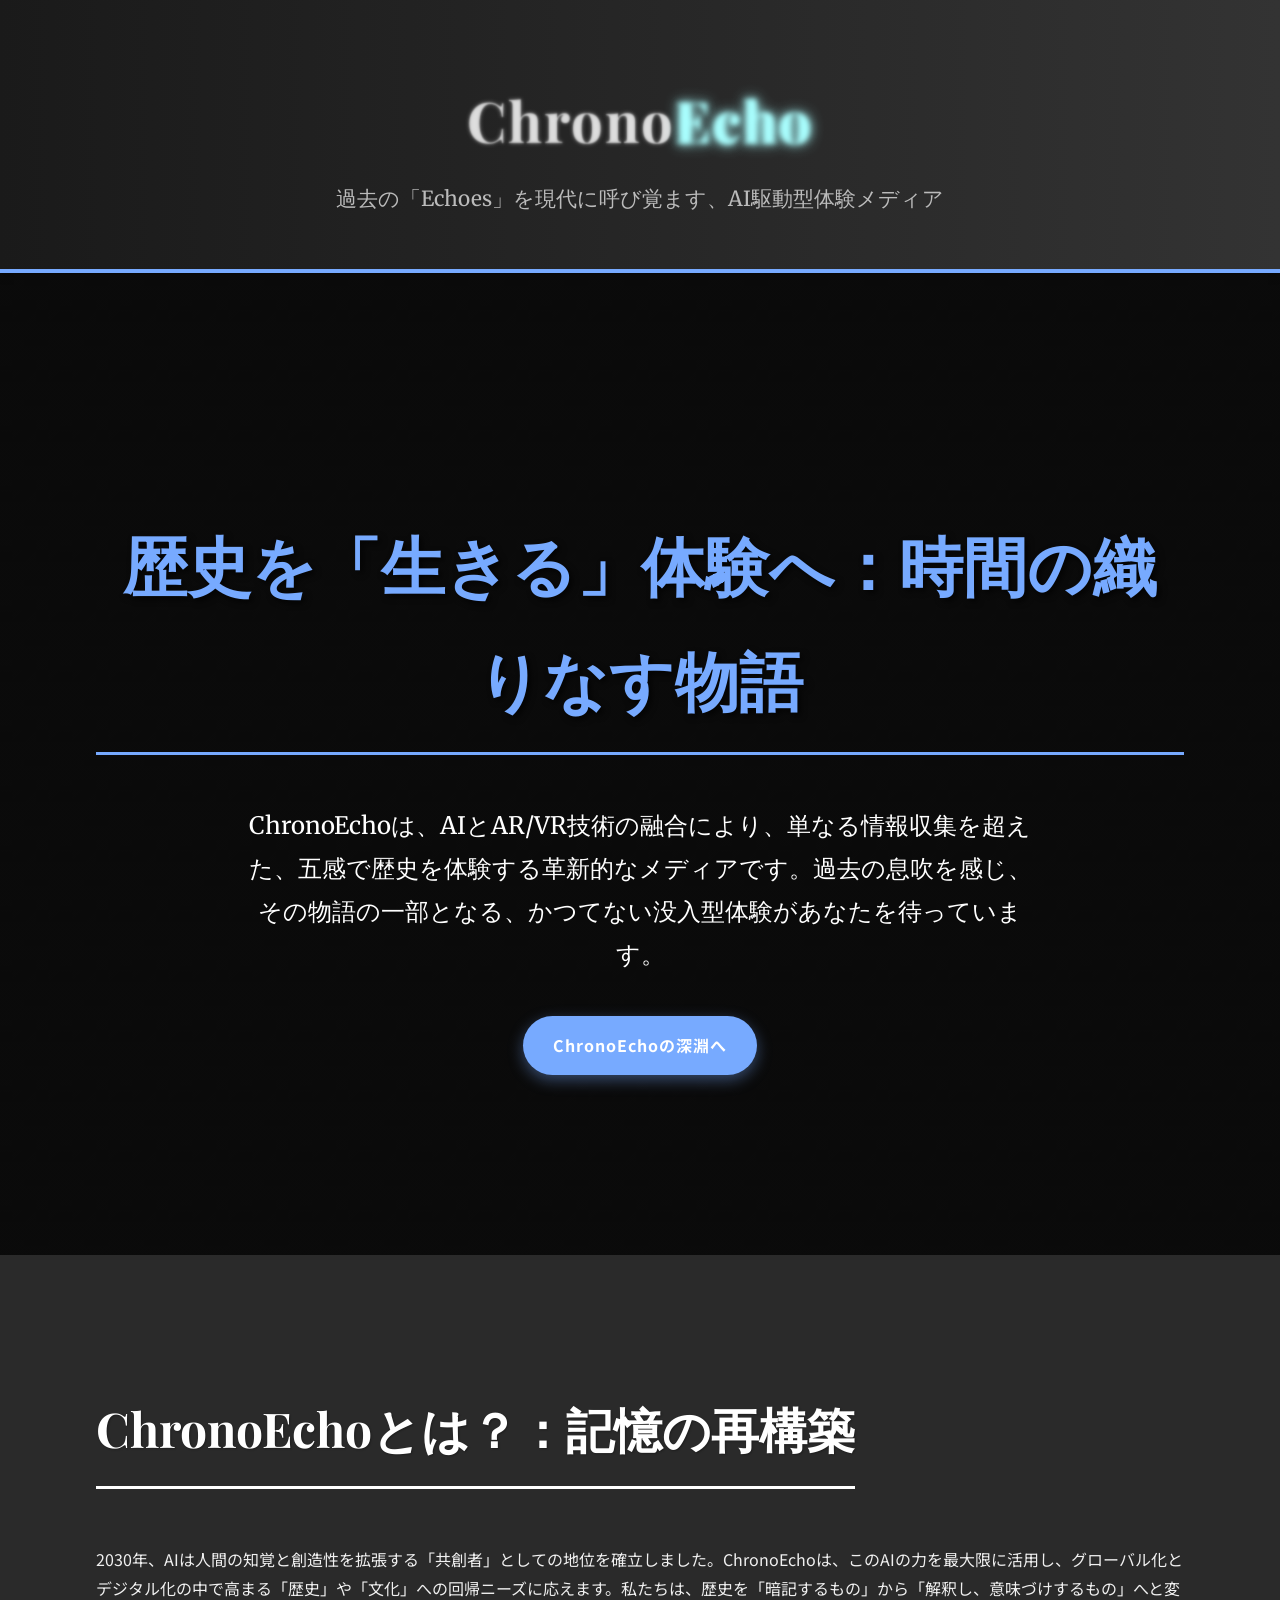
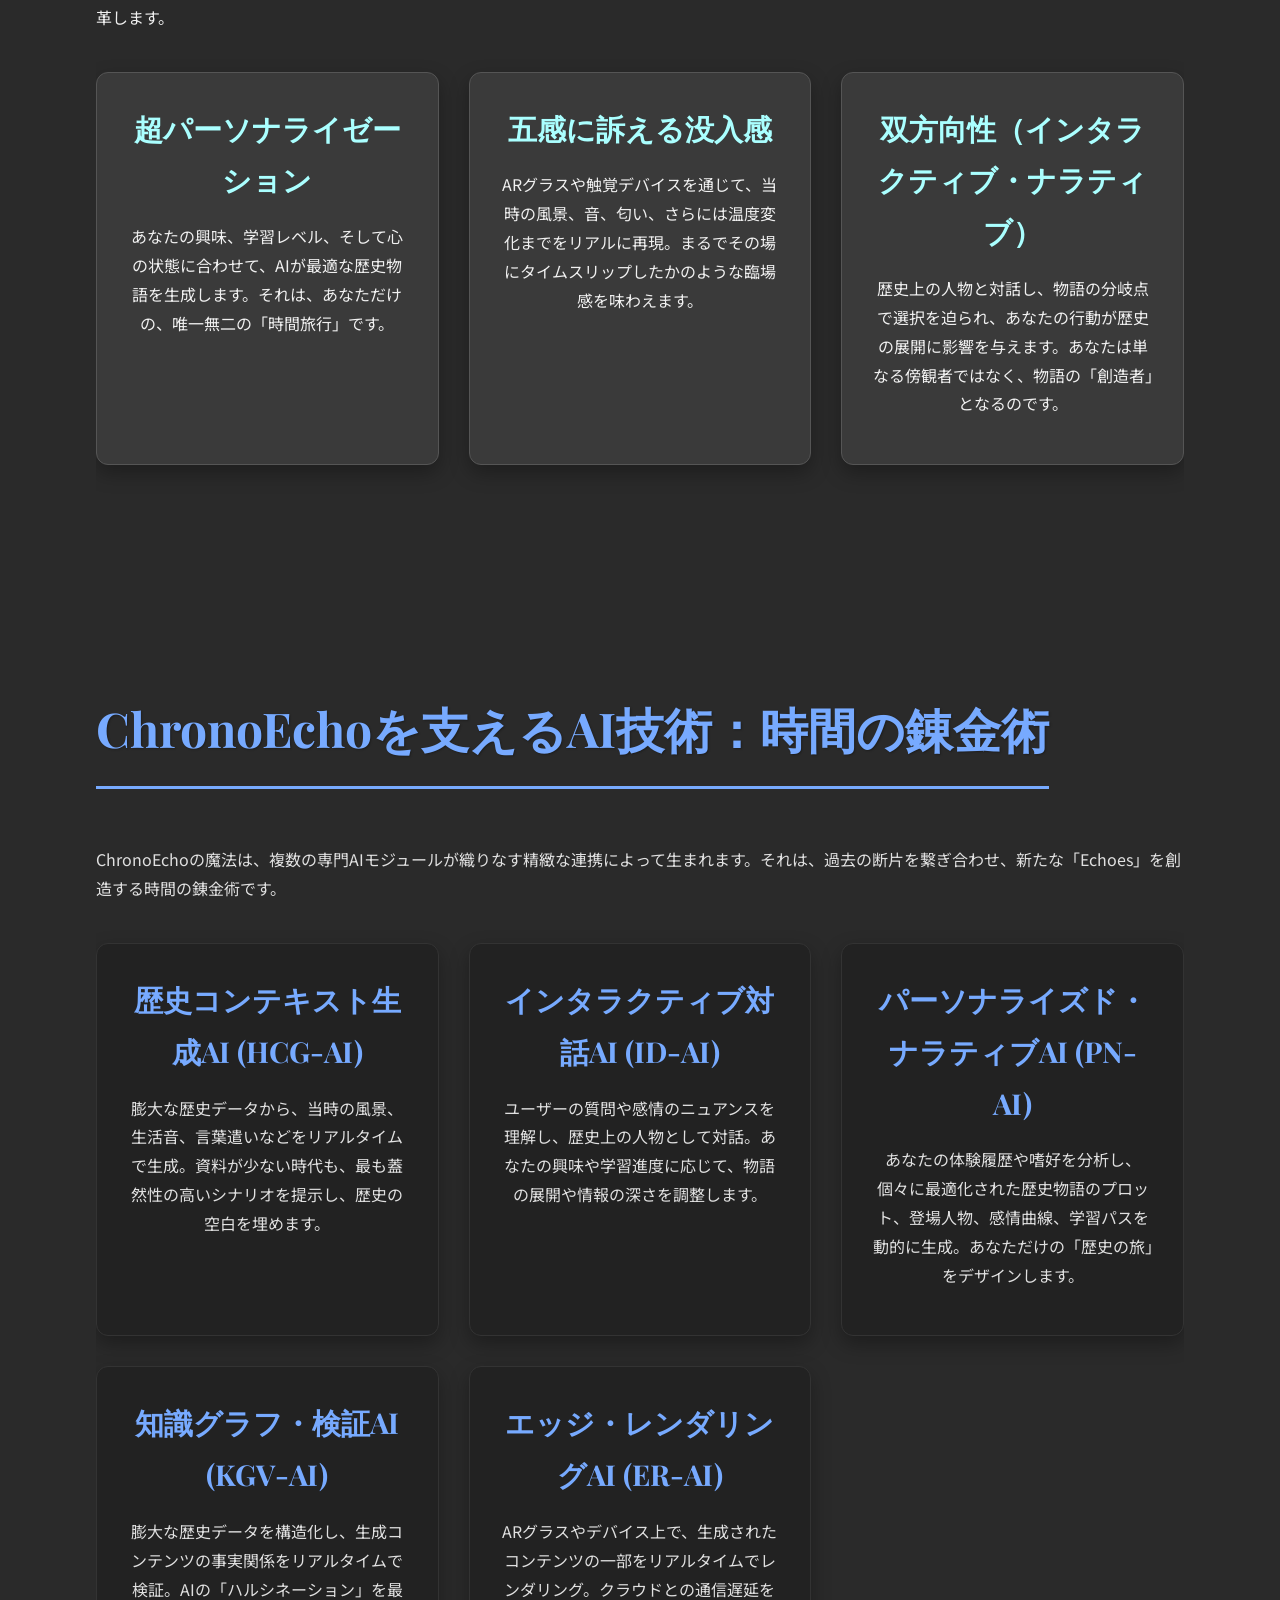
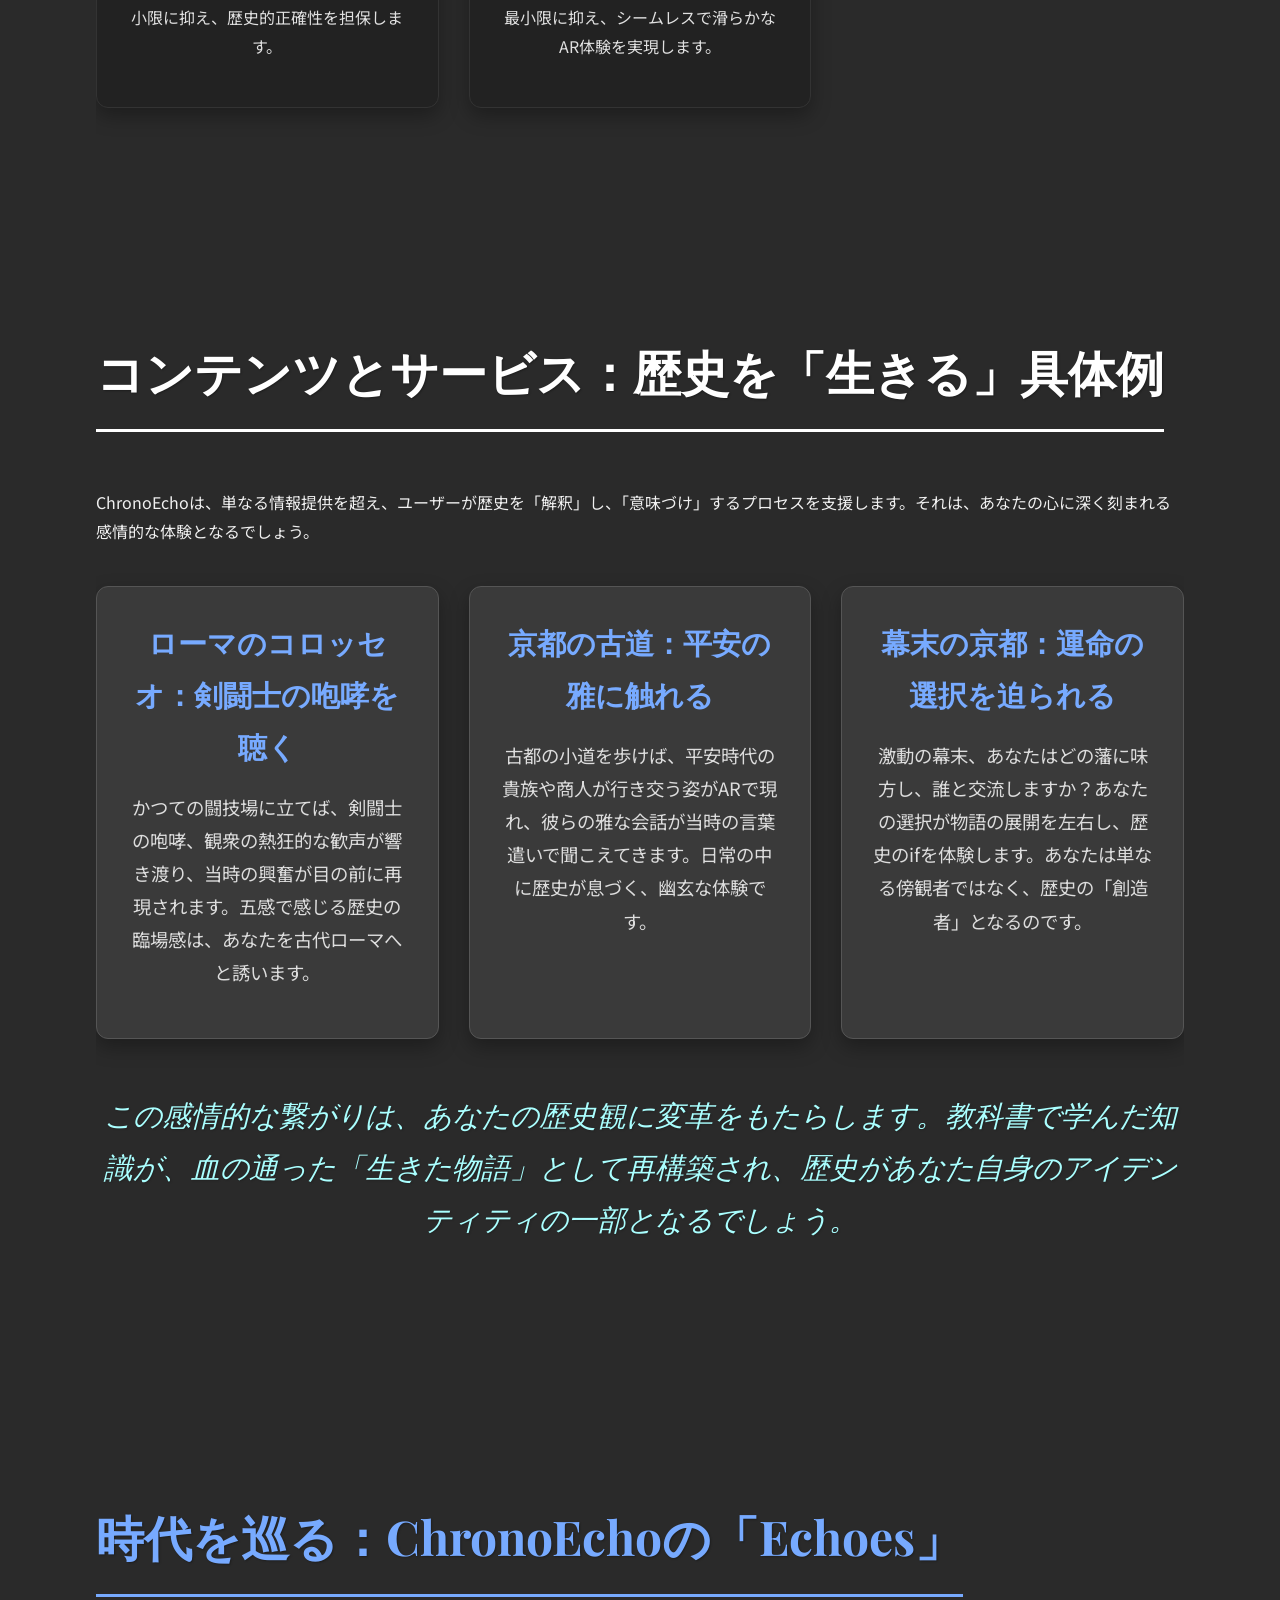
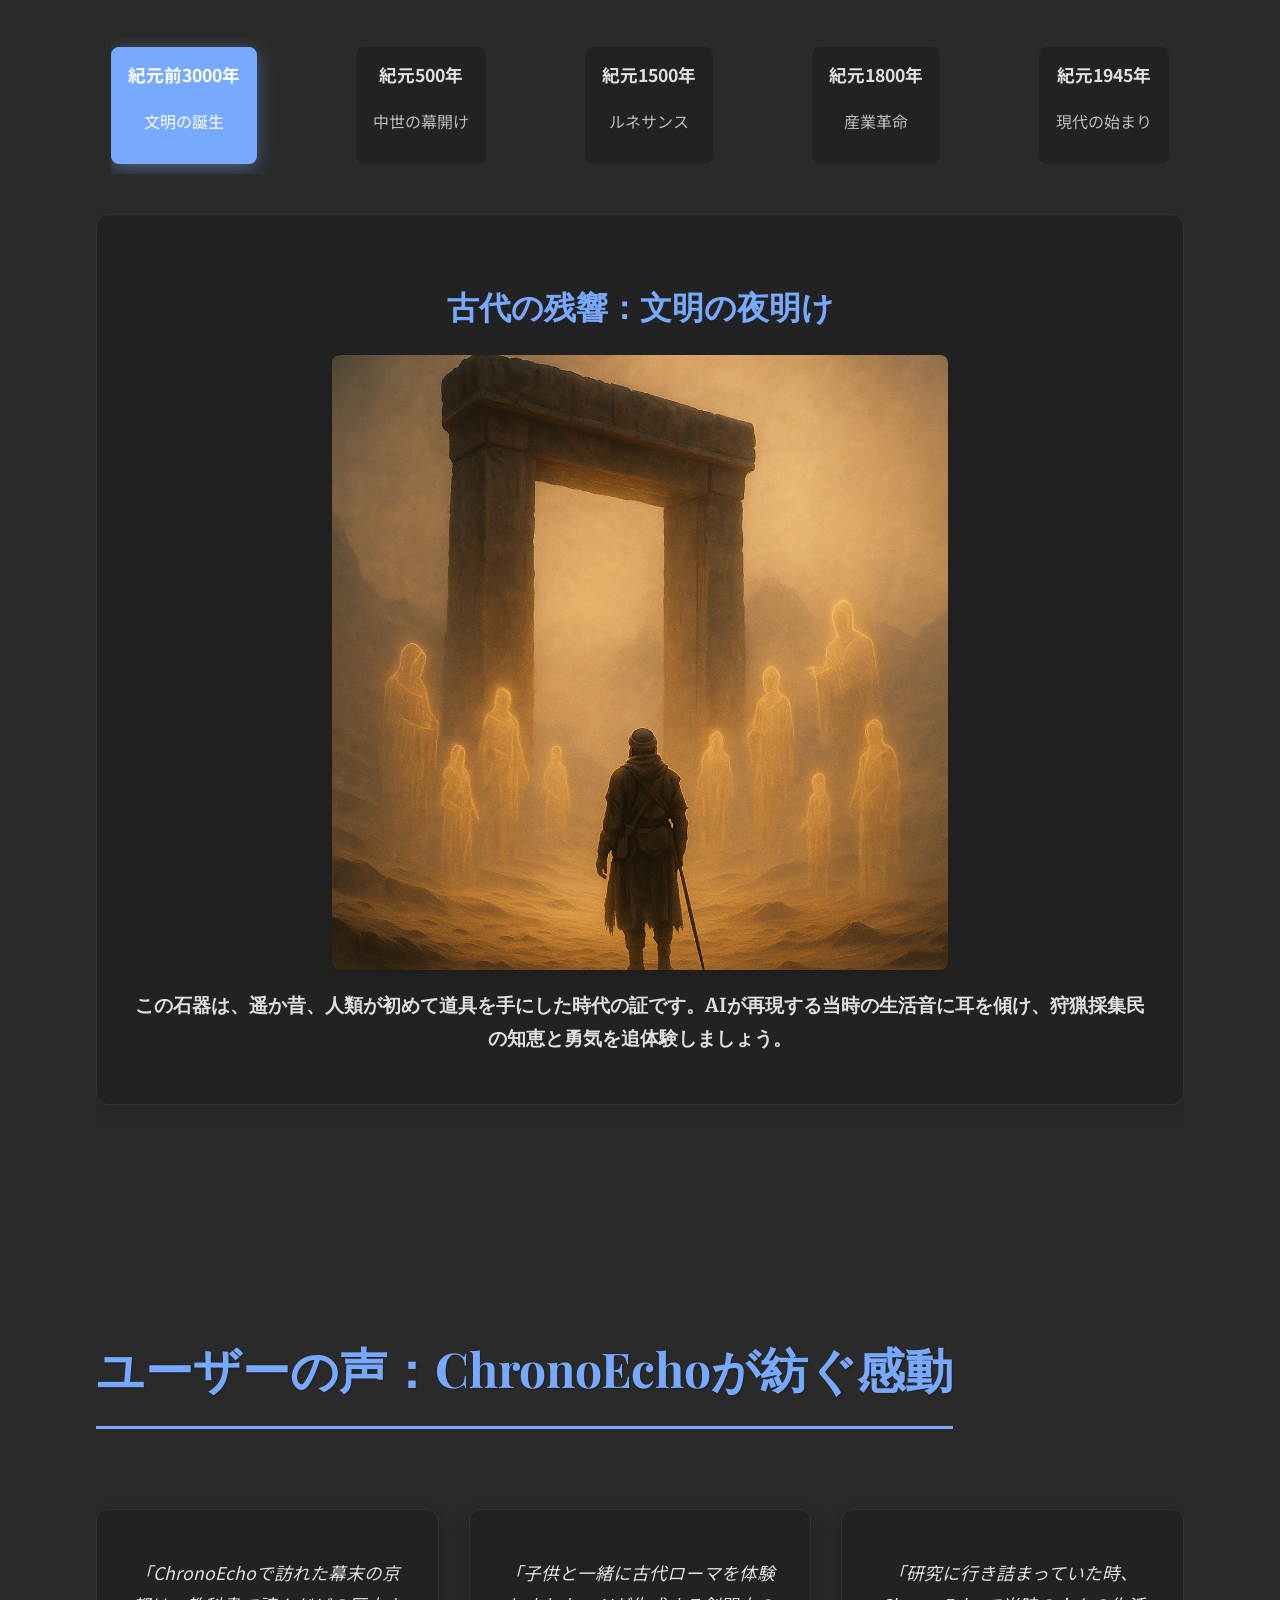
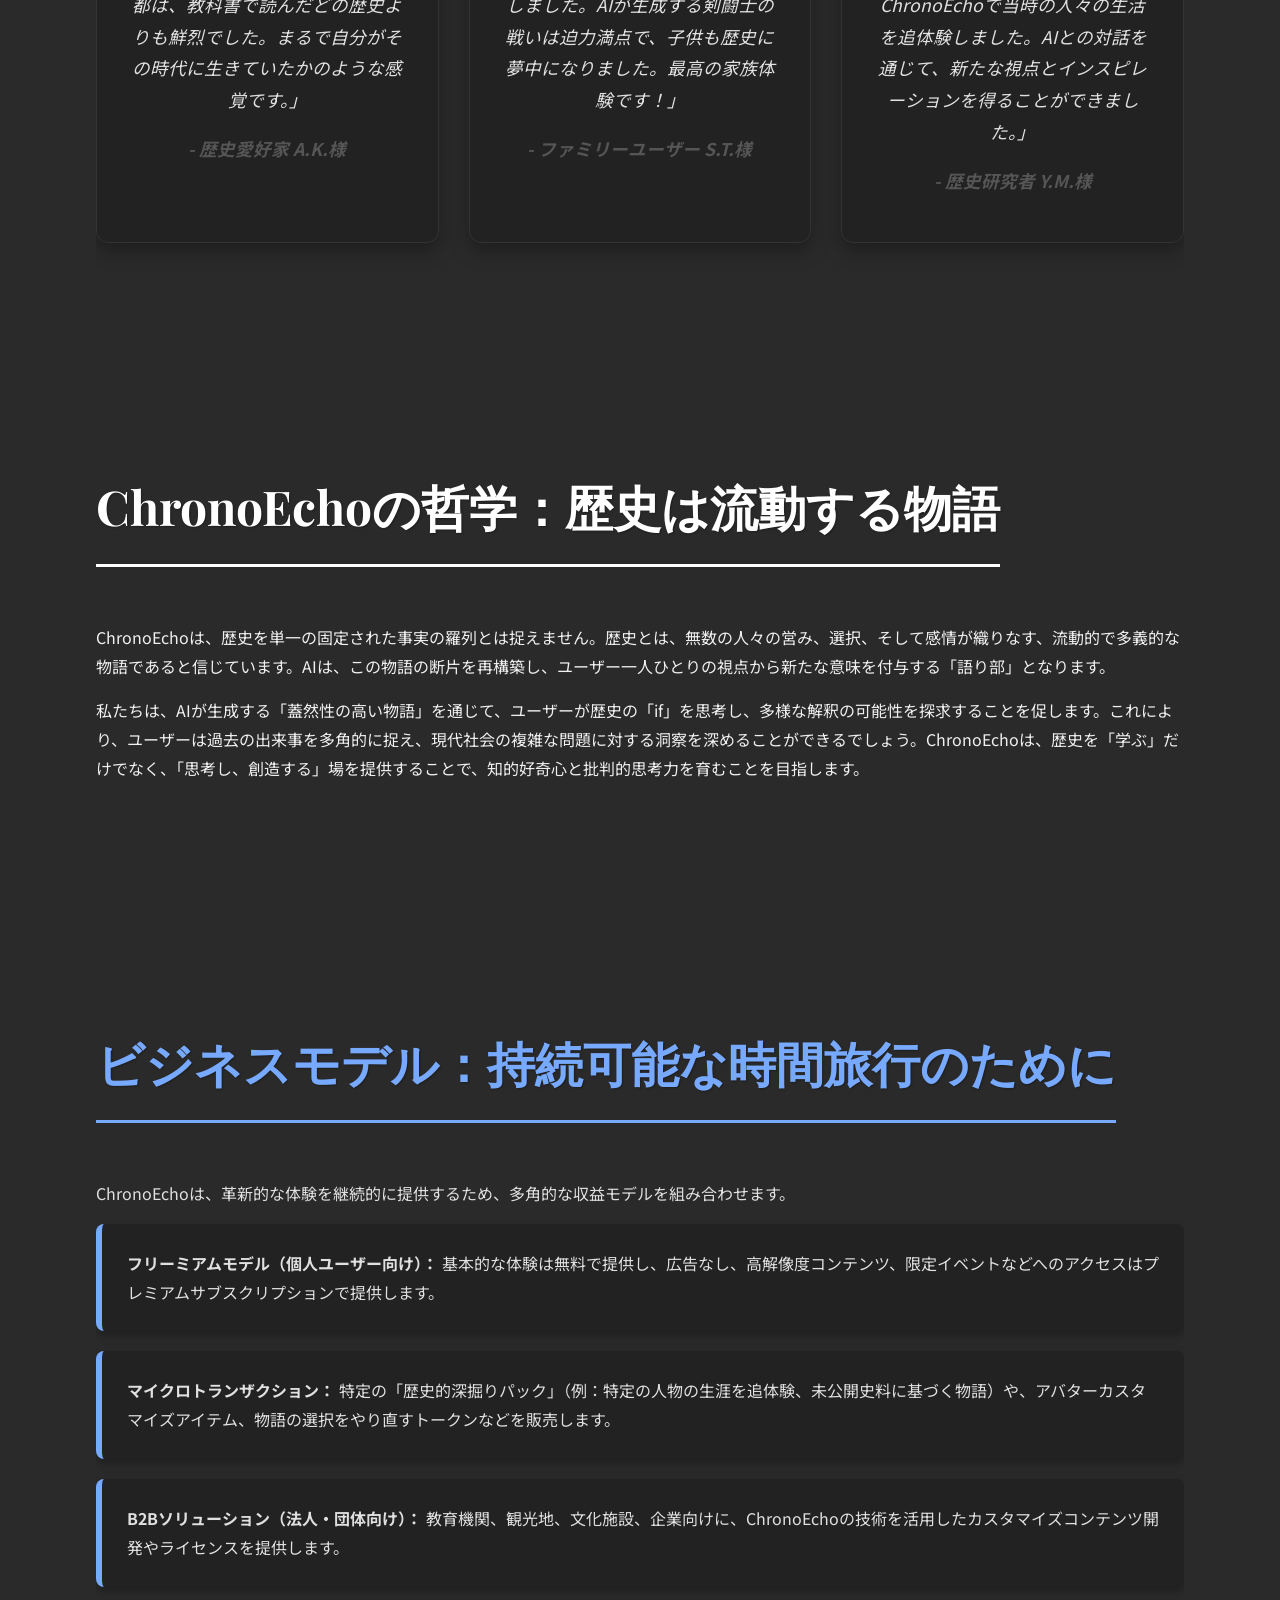
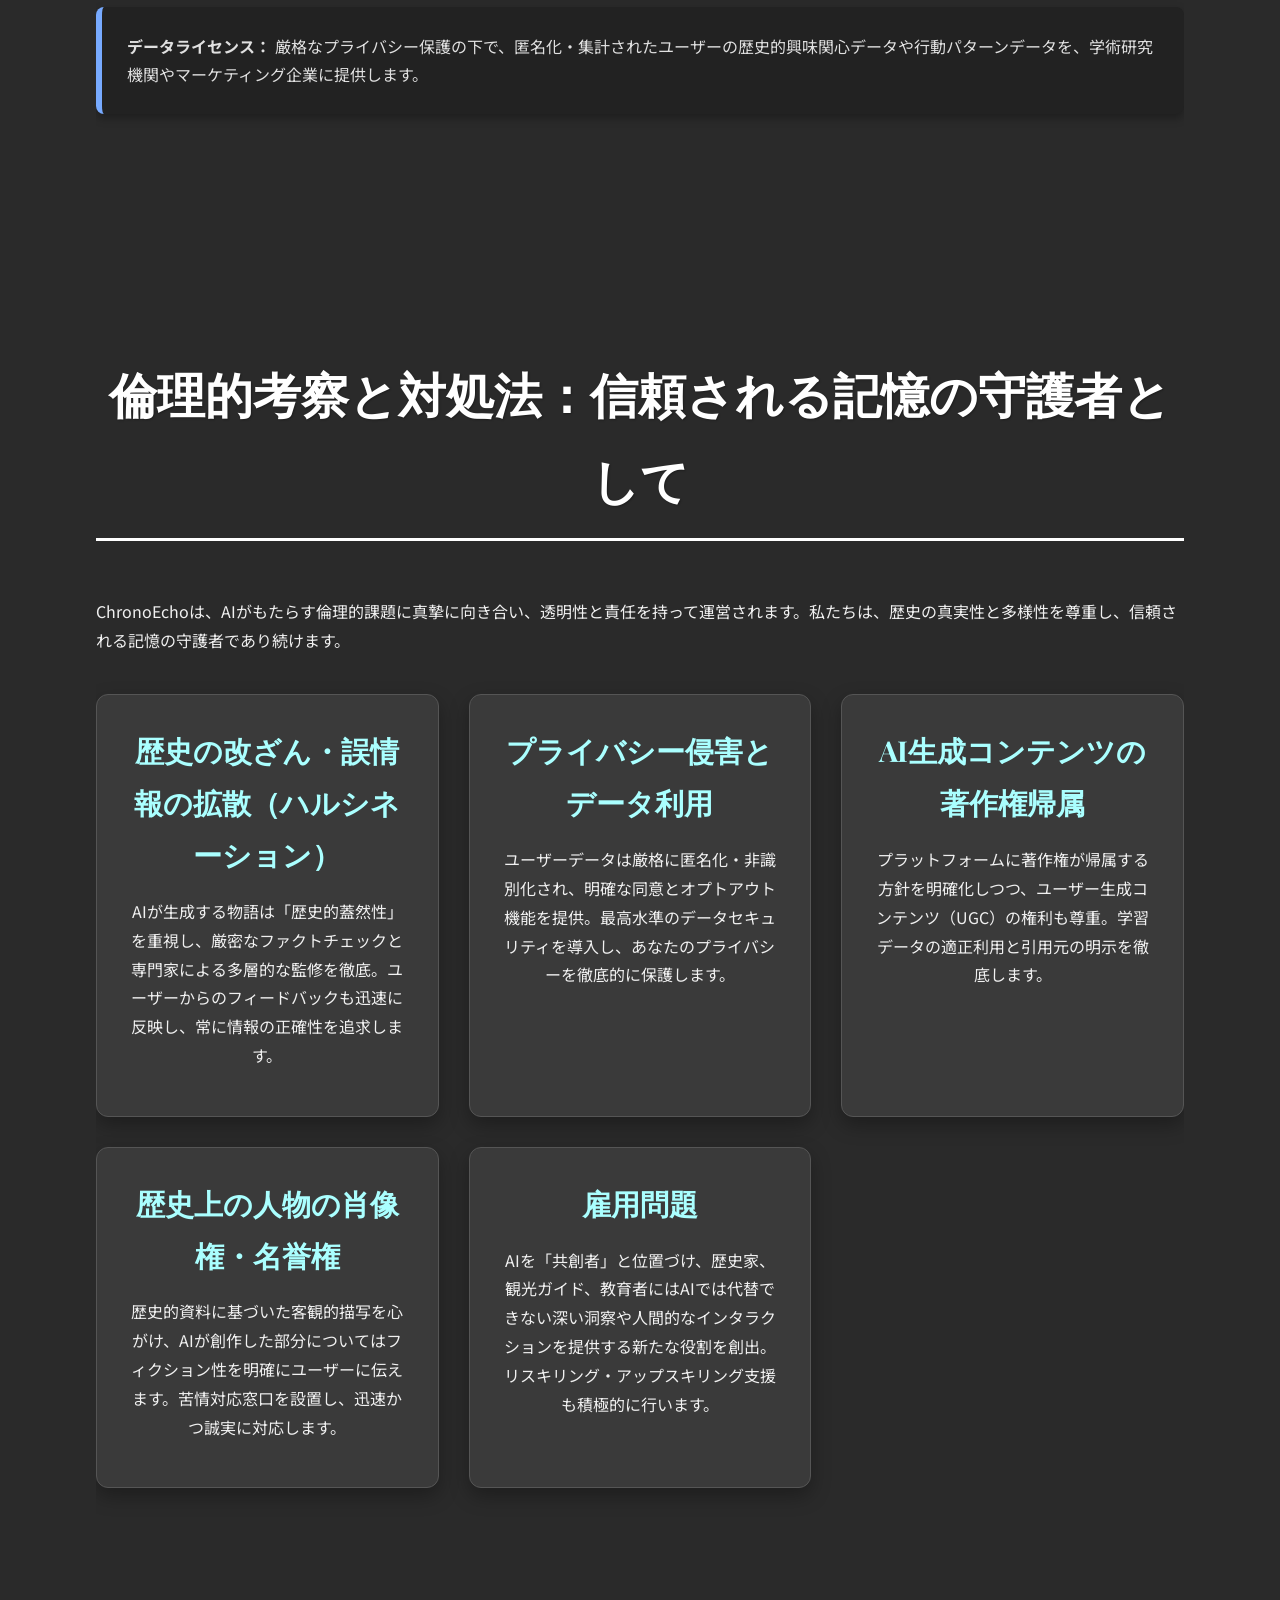
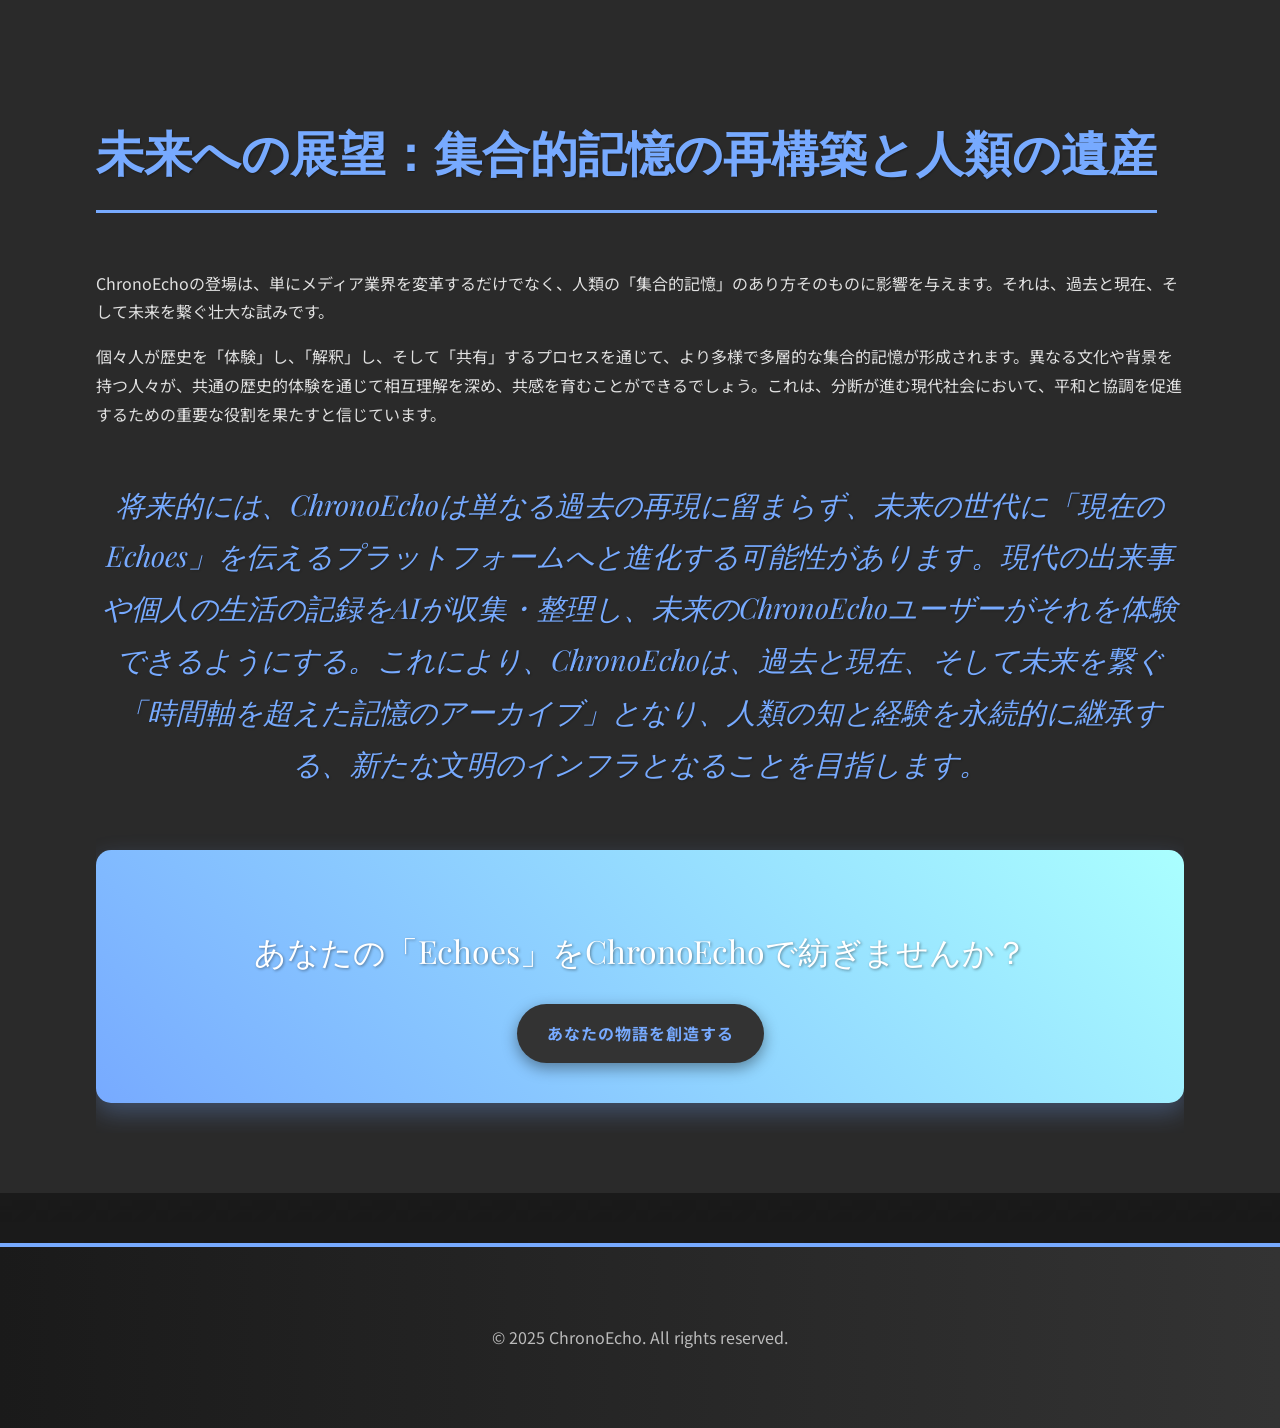
==== index.html @ 358243cc "Rename index_v13.html to index.html for GitHub Pages" ====
<!DOCTYPE html>
<html lang="ja">
<head>
    <meta charset="UTF-8">
    <meta name="viewport" content="width=device-width, initial-scale=1.0">
    <title>メディア論期末課題</title>
    <meta name="description" content="AIと人間の共創による未来のメディア表現に関するメディア論期末課題のウェブサイト。">
    <link rel="stylesheet" href="style_v13.css">
    <link href="https://fonts.googleapis.com/css2?family=Noto+Sans+JP:wght@300;400;700&family=Playfair+Display:wght@700&family=Merriweather:ital,wght@0,300;0,400;0,700;1,300;1,400;1,700&display=swap" rel="stylesheet">
</head>
<body>
    <header>
        <div class="container">
            <h1 class="advanced-logo">
                <span class="logo-chrono">Chrono</span><span class="logo-echo">Echo</span>
            </h1>
            <p class="tagline">過去の「Echoes」を現代に呼び覚ます、AI駆動型体験メディア</p>
        </div>
    </header>

    <main>
        <section id="intro" class="hero">
            <video autoplay loop muted playsinline id="hero-video" preload="auto">
                <source src="Cinematic_Time_Lapse_Video_Ready.mp4" type="video/mp4">
                <!-- Fallback for browsers that don't support the video tag -->
                Your browser does not support the video tag.
            </video>
            <div class="container">
                <h2 class="fade-in">歴史を「生きる」体験へ：時間の織りなす物語</h2>
                <p class="fade-in delay-1">ChronoEchoは、AIとAR/VR技術の融合により、単なる情報収集を超えた、五感で歴史を体験する革新的なメディアです。過去の息吹を感じ、その物語の一部となる、かつてない没入型体験があなたを待っています。</p>
                <a href="#about" class="btn fade-in delay-2">ChronoEchoの深淵へ</a>
            </div>
        </section>

        <section id="about" class="section-dark">
            <div class="container">
                <h2 class="scroll-reveal">ChronoEchoとは？：記憶の再構築</h2>
                <p class="scroll-reveal">2030年、AIは人間の知覚と創造性を拡張する「共創者」としての地位を確立しました。ChronoEchoは、このAIの力を最大限に活用し、グローバル化とデジタル化の中で高まる「歴史」や「文化」への回帰ニーズに応えます。私たちは、歴史を「暗記するもの」から「解釈し、意味づけするもの」へと変革します。</p>
                <div class="features">
                    <div class="feature-item scroll-reveal">
                        <h3>超パーソナライゼーション</h3>
                        <p>あなたの興味、学習レベル、そして心の状態に合わせて、AIが最適な歴史物語を生成します。それは、あなただけの、唯一無二の「時間旅行」です。</p>
                    </div>
                    <div class="feature-item scroll-reveal delay-1">
                        <h3>五感に訴える没入感</h3>
                        <p>ARグラスや触覚デバイスを通じて、当時の風景、音、匂い、さらには温度変化までをリアルに再現。まるでその場にタイムスリップしたかのような臨場感を味わえます。</p>
                    </div>
                    <div class="feature-item scroll-reveal delay-2">
                        <h3>双方向性（インタラクティブ・ナラティブ）</h3>
                        <p>歴史上の人物と対話し、物語の分岐点で選択を迫られ、あなたの行動が歴史の展開に影響を与えます。あなたは単なる傍観者ではなく、物語の「創造者」となるのです。</p>
                    </div>
                </div>
            </div>
        </section>

        <section id="ai-tech" class="section-light">
            <div class="container">
                <h2 class="scroll-reveal">ChronoEchoを支えるAI技術：時間の錬金術</h2>
                <p class="scroll-reveal">ChronoEchoの魔法は、複数の専門AIモジュールが織りなす精緻な連携によって生まれます。それは、過去の断片を繋ぎ合わせ、新たな「Echoes」を創造する時間の錬金術です。</p>
                <div class="tech-grid">
                    <div class="tech-item scroll-reveal">
                        <h3>歴史コンテキスト生成AI (HCG-AI)</h3>
                        <p>膨大な歴史データから、当時の風景、生活音、言葉遣いなどをリアルタイムで生成。資料が少ない時代も、最も蓋然性の高いシナリオを提示し、歴史の空白を埋めます。</p>
                    </div>
                    <div class="tech-item scroll-reveal delay-1">
                        <h3>インタラクティブ対話AI (ID-AI)</h3>
                        <p>ユーザーの質問や感情のニュアンスを理解し、歴史上の人物として対話。あなたの興味や学習進度に応じて、物語の展開や情報の深さを調整します。</p>
                    </div>
                    <div class="tech-item scroll-reveal delay-2">
                        <h3>パーソナライズド・ナラティブAI (PN-AI)</h3>
                        <p>あなたの体験履歴や嗜好を分析し、個々に最適化された歴史物語のプロット、登場人物、感情曲線、学習パスを動的に生成。あなただけの「歴史の旅」をデザインします。</p>
                    </div>
                    <div class="tech-item scroll-reveal">
                        <h3>知識グラフ・検証AI (KGV-AI)</h3>
                        <p>膨大な歴史データを構造化し、生成コンテンツの事実関係をリアルタイムで検証。AIの「ハルシネーション」を最小限に抑え、歴史的正確性を担保します。</p>
                    </div>
                    <div class="tech-item scroll-reveal delay-1">
                        <h3>エッジ・レンダリングAI (ER-AI)</h3>
                        <p>ARグラスやデバイス上で、生成されたコンテンツの一部をリアルタイムでレンダリング。クラウドとの通信遅延を最小限に抑え、シームレスで滑らかなAR体験を実現します。</p>
                    </div>
                </div>
            </div>
        </section>

        <section id="content-service" class="section-dark">
            <div class="container">
                <h2 class="scroll-reveal">コンテンツとサービス：歴史を「生きる」具体例</h2>
                <p class="scroll-reveal">ChronoEchoは、単なる情報提供を超え、ユーザーが歴史を「解釈」し、「意味づけ」するプロセスを支援します。それは、あなたの心に深く刻まれる感情的な体験となるでしょう。</p>
                <div class="content-examples">
                    <div class="example-item scroll-reveal">
                        <h3>ローマのコロッセオ：剣闘士の咆哮を聴く</h3>
                        <p>かつての闘技場に立てば、剣闘士の咆哮、観衆の熱狂的な歓声が響き渡り、当時の興奮が目の前に再現されます。五感で感じる歴史の臨場感は、あなたを古代ローマへと誘います。</p>
                    </div>
                    <div class="example-item scroll-reveal delay-1">
                        <h3>京都の古道：平安の雅に触れる</h3>
                        <p>古都の小道を歩けば、平安時代の貴族や商人が行き交う姿がARで現れ、彼らの雅な会話が当時の言葉遣いで聞こえてきます。日常の中に歴史が息づく、幽玄な体験です。</p>
                    </div>
                    <div class="example-item scroll-reveal delay-2">
                        <h3>幕末の京都：運命の選択を迫られる</h3>
                        <p>激動の幕末、あなたはどの藩に味方し、誰と交流しますか？あなたの選択が物語の展開を左右し、歴史のifを体験します。あなたは単なる傍観者ではなく、歴史の「創造者」となるのです。</p>
                    </div>
                </div>
                <p class="emphasis scroll-reveal">この感情的な繋がりは、あなたの歴史観に変革をもたらします。教科書で学んだ知識が、血の通った「生きた物語」として再構築され、歴史があなた自身のアイデンティティの一部となるでしょう。</p>
            </div>
        </section>

        <section id="era-spotlight" class="section-light">
            <div class="container">
                <h2 class="scroll-reveal">時代を巡る：ChronoEchoの「Echoes」</h2>
                <div id="interactive-timeline">
                    <div class="timeline-events-wrapper">
                        <div class="timeline-events-inner">
                            <div class="timeline-event" data-era="0">
                                <span class="timeline-year">紀元前3000年</span>
                                <p class="timeline-description">文明の誕生</p>
                            </div>
                            <div class="timeline-event" data-era="1">
                                <span class="timeline-year">紀元500年</span>
                                <p class="timeline-description">中世の幕開け</p>
                            </div>
                            <div class="timeline-event" data-era="2">
                                <span class="timeline-year">紀元1500年</span>
                                <p class="timeline-description">ルネサンス</p>
                            </div>
                            <div class="timeline-event" data-era="3">
                                <span class="timeline-year">紀元1800年</span>
                                <p class="timeline-description">産業革命</p>
                            </div>
                            <div class="timeline-event" data-era="4">
                                <span class="timeline-year">紀元1945年</span>
                                <p class="timeline-description">現代の始まり</p>
                            </div>
                        </div>
                    </div>
                </div>
                <div class="era-content">
                    <div class="era-item" id="era-0">
                        <h3>古代の残響：文明の夜明け</h3>
                        <img src="20250715_1413_Mystical Gateway Encounter_remix_01k067x0a5f6vrqq1cdftke1z0.png" alt="古代の遺物" class="artifact-image scroll-reveal memory-fragment">
                        <p class="artifact-story scroll-reveal">この石器は、遥か昔、人類が初めて道具を手にした時代の証です。AIが再現する当時の生活音に耳を傾け、狩猟採集民の知恵と勇気を追体験しましょう。</p>
                    </div>
                    <div class="era-item" id="era-1">
                        <h3>中世の残響：騎士と城壁の物語</h3>
                        <img src="5ac4baf0-ff7b-4b52-9e42-0e42d35285f5.jpg" alt="中世の城" class="artifact-image scroll-reveal memory-fragment">
                        <p class="artifact-story scroll-reveal">堅牢な城壁の向こうには、騎士たちの忠誠と裏切り、そして民衆の祈りが響き渡っていました。AIが紡ぐ中世の物語に、あなたの運命を委ねてみませんか？</p>
                    </div>
                    <div class="era-item" id="era-2">
                        <h3>近世の残響：ルネサンスの輝き</h3>
                        <img src="20250715_1412_Enlightenment Journey in Cathedral_remix_01k067xmwpf01tawwexvqx1hj3.png" alt="ルネサンス美術" class="artifact-image scroll-reveal memory-fragment">
                        <p class="artifact-story scroll-reveal">芸術と科学が花開いたルネサンス期。この絵画に込められた画家の情熱、そして当時の人々の息遣いをAIが再現します。新たな発見があなたを待っています。</p>
                    </div>
                    <div class="era-item" id="era-3">
                        <h3>近代の残響：産業革命の鼓動</h3>
                        <img src="20250715_1406_Steampunk Holographic Journey_simple_compose_01k067k4bpe5wvd5pg4558a3fs.png" alt="産業革命の工場" class="artifact-image scroll-reveal memory-fragment">
                        <p class="artifact-story scroll-reveal">蒸気機関の轟音、そして人々の希望と苦悩が交錯した近代。AIが再現する当時の街並みを歩き、産業革命がもたらした社会の変化を肌で感じてください。</p>
                    </div>
                    <div class="era-item" id="era-4">
                        <h3>現代の残響：情報化社会の光と影</h3>
                        <img src="20250715_1410_Futuristic Neon Metropolis_simple_compose_01k067s3wdfe5b4vmwnpay7vqy.png" alt="現代の都市景観" class="artifact-image scroll-reveal memory-fragment">
                        <p class="artifact-story scroll-reveal">私たちが生きる現代も、やがて歴史となる。AIは、今日の出来事を未来の世代に伝える「Echoes」としてアーカイブします。あなたの「今」も、未来の歴史の一部となるでしょう。</p>
                    </div>
                </div>
            </div>
        </section>

        <section id="testimonials" class="section-light">
            <div class="container">
                <h2 class="scroll-reveal">ユーザーの声：ChronoEchoが紡ぐ感動</h2>
                <div class="testimonial-grid">
                    <div class="testimonial-item scroll-reveal">
                        <p>「ChronoEchoで訪れた幕末の京都は、教科書で読んだどの歴史よりも鮮烈でした。まるで自分がその時代に生きていたかのような感覚です。」</p>
                        <p class="author">- 歴史愛好家 A.K.様</p>
                    </div>
                    <div class="testimonial-item scroll-reveal delay-1">
                        <p>「子供と一緒に古代ローマを体験しました。AIが生成する剣闘士の戦いは迫力満点で、子供も歴史に夢中になりました。最高の家族体験です！」</p>
                        <p class="author">- ファミリーユーザー S.T.様</p>
                    </div>
                    <div class="testimonial-item scroll-reveal delay-2">
                        <p>「研究に行き詰まっていた時、ChronoEchoで当時の人々の生活を追体験しました。AIとの対話を通じて、新たな視点とインスピレーションを得ることができました。」</p>
                        <p class="author">- 歴史研究者 Y.M.様</p>
                    </div>
                </div>
            </div>
        </section>

        <section id="philosophy" class="section-dark">
            <div class="container">
                <h2 class="scroll-reveal">ChronoEchoの哲学：歴史は流動する物語</h2>
                <p class="scroll-reveal">ChronoEchoは、歴史を単一の固定された事実の羅列とは捉えません。歴史とは、無数の人々の営み、選択、そして感情が織りなす、流動的で多義的な物語であると信じています。AIは、この物語の断片を再構築し、ユーザー一人ひとりの視点から新たな意味を付与する「語り部」となります。</p>
                <p class="scroll-reveal delay-1">私たちは、AIが生成する「蓋然性の高い物語」を通じて、ユーザーが歴史の「if」を思考し、多様な解釈の可能性を探求することを促します。これにより、ユーザーは過去の出来事を多角的に捉え、現代社会の複雑な問題に対する洞察を深めることができるでしょう。ChronoEchoは、歴史を「学ぶ」だけでなく、「思考し、創造する」場を提供することで、知的好奇心と批判的思考力を育むことを目指します。</p>
            </div>
        </section>

        <section id="business-model" class="section-light">
            <div class="container">
                <h2 class="scroll-reveal">ビジネスモデル：持続可能な時間旅行のために</h2>
                <p class="scroll-reveal">ChronoEchoは、革新的な体験を継続的に提供するため、多角的な収益モデルを組み合わせます。</p>
                <ul>
                    <li class="scroll-reveal"><strong>フリーミアムモデル（個人ユーザー向け）：</strong> 基本的な体験は無料で提供し、広告なし、高解像度コンテンツ、限定イベントなどへのアクセスはプレミアムサブスクリプションで提供します。</li>
                    <li class="scroll-reveal delay-1"><strong>マイクロトランザクション：</strong> 特定の「歴史的深掘りパック」（例：特定の人物の生涯を追体験、未公開史料に基づく物語）や、アバターカスタマイズアイテム、物語の選択をやり直すトークンなどを販売します。</li>
                    <li class="scroll-reveal delay-2"><strong>B2Bソリューション（法人・団体向け）：</strong> 教育機関、観光地、文化施設、企業向けに、ChronoEchoの技術を活用したカスタマイズコンテンツ開発やライセンスを提供します。</li>
                    <li class="scroll-reveal delay-3"><strong>データライセンス：</strong> 厳格なプライバシー保護の下で、匿名化・集計されたユーザーの歴史的興味関心データや行動パターンデータを、学術研究機関やマーケティング企業に提供します。</li>
                </ul>
            </div>
        </section>

        <section id="ethics" class="section-dark">
            <div class="container">
                <h2 class="scroll-reveal">倫理的考察と対処法：信頼される記憶の守護者として</h2>
                <p class="scroll-reveal">ChronoEchoは、AIがもたらす倫理的課題に真摯に向き合い、透明性と責任を持って運営されます。私たちは、歴史の真実性と多様性を尊重し、信頼される記憶の守護者であり続けます。</p>
                <div class="ethics-points">
                    <div class="ethics-item scroll-reveal">
                        <h3>歴史の改ざん・誤情報の拡散（ハルシネーション）</h3>
                        <p>AIが生成する物語は「歴史的蓋然性」を重視し、厳密なファクトチェックと専門家による多層的な監修を徹底。ユーザーからのフィードバックも迅速に反映し、常に情報の正確性を追求します。</p>
                    </div>
                    <div class="ethics-item scroll-reveal delay-1">
                        <h3>プライバシー侵害とデータ利用</h3>
                        <p>ユーザーデータは厳格に匿名化・非識別化され、明確な同意とオプトアウト機能を提供。最高水準のデータセキュリティを導入し、あなたのプライバシーを徹底的に保護します。</p>
                    </div>
                    <div class="ethics-item scroll-reveal delay-2">
                        <h3>AI生成コンテンツの著作権帰属</h3>
                        <p>プラットフォームに著作権が帰属する方針を明確化しつつ、ユーザー生成コンテンツ（UGC）の権利も尊重。学習データの適正利用と引用元の明示を徹底します。</p>
                    </div>
                    <div class="ethics-item scroll-reveal">
                        <h3>歴史上の人物の肖像権・名誉権</h3>
                        <p>歴史的資料に基づいた客観的描写を心がけ、AIが創作した部分についてはフィクション性を明確にユーザーに伝えます。苦情対応窓口を設置し、迅速かつ誠実に対応します。</p>
                    </div>
                    <div class="ethics-item scroll-reveal delay-1">
                        <h3>雇用問題</h3>
                        <p>AIを「共創者」と位置づけ、歴史家、観光ガイド、教育者にはAIでは代替できない深い洞察や人間的なインタラクションを提供する新たな役割を創出。リスキリング・アップスキリング支援も積極的に行います。</p>
                    </div>
                </div>
            </div>
        </section>

        <section id="future" class="section-light">
            <div class="container">
                <h2 class="scroll-reveal">未来への展望：集合的記憶の再構築と人類の遺産</h2>
                <p class="scroll-reveal">ChronoEchoの登場は、単にメディア業界を変革するだけでなく、人類の「集合的記憶」のあり方そのものに影響を与えます。それは、過去と現在、そして未来を繋ぐ壮大な試みです。</p>
                <p class="scroll-reveal delay-1">個々人が歴史を「体験」し、「解釈」し、そして「共有」するプロセスを通じて、より多様で多層的な集合的記憶が形成されます。異なる文化や背景を持つ人々が、共通の歴史的体験を通じて相互理解を深め、共感を育むことができるでしょう。これは、分断が進む現代社会において、平和と協調を促進するための重要な役割を果たすと信じています。</p>
                <p class="emphasis scroll-reveal delay-2">将来的には、ChronoEchoは単なる過去の再現に留まらず、未来の世代に「現在のEchoes」を伝えるプラットフォームへと進化する可能性があります。現代の出来事や個人の生活の記録をAIが収集・整理し、未来のChronoEchoユーザーがそれを体験できるようにする。これにより、ChronoEchoは、過去と現在、そして未来を繋ぐ「時間軸を超えた記憶のアーカイブ」となり、人類の知と経験を永続的に継承する、新たな文明のインフラとなることを目指します。</p>
                <div class="call-to-action scroll-reveal">
                    <p>あなたの「Echoes」をChronoEchoで紡ぎませんか？</p>
                    <a href="#" class="btn" id="create-echo-btn">あなたの物語を創造する</a>
                </div>
            </div>
        </section>
    </main>

    <footer>
        <div class="container">
            <p>&copy; 2025 ChronoEcho. All rights reserved.</p>
        </div>
    </footer>

    <script src="script_v13.js"></script>
</body>
</html>
---- style_v13.css ----
/* General Body Styles */
body {
    font-family: 'Noto Sans JP', sans-serif;
    margin: 0;
    padding: 0;
    background-color: #1a1a1a; /* 非常に濃いグレー */
    color: #e0e0e0; /* 明るいグレー */
    line-height: 1.8;
    scroll-behavior: smooth;
    overflow-x: hidden;
    /* New: Subtle background pattern/texture */
    background-image: url('[data-uri]');
    background-repeat: repeat;
    background-size: 60px 60px;
    animation: subtleBackgroundShift 120s infinite linear;
}

@keyframes subtleBackgroundShift {
    0% { background-position: 0 0; }
    100% { background-position: 60px 60px; }
}

.container {
    width: 85%;
    max-width: 1200px;
    margin: auto;
    overflow: hidden;
    padding: 30px 0;
}

/* Header Styles */
header {
    background: linear-gradient(to right, #1a1a1a, #333333);
    color: #fff;
    padding-top: 40px;
    min-height: 80px;
    border-bottom: 4px solid var(--main-accent-color, #77aaff);
    text-align: center;
    box-shadow: 0 4px 8px rgba(0, 0, 0, 0.2);
    position: relative;
    z-index: 1000;
}

header h1 {
    margin: 0;
    padding: 0;
    font-family: 'Playfair Display', serif;
    font-size: 3.5em;
    color: var(--main-accent-color, #77aaff);
    letter-spacing: 2px;
    text-shadow: 2px 2px 4px rgba(0, 0, 0, 0.5);
}

/* Advanced Logo Styling */
.advanced-logo {
    font-family: 'Playfair Display', serif; /* またはより未来的なフォント */
    font-size: 3.5em; /* 元のサイズを維持 */
    letter-spacing: 2px; /* 元の間隔を維持 */
    text-align: center;
    margin: 0;
    padding: 0;
    position: relative;
    display: inline-block; /* 中央寄せと効果のためにインラインブロック要素にする */
    color: transparent; /* 元のテキストの色を非表示にする */
    background: linear-gradient(45deg, var(--main-accent-color, #77aaff), var(--light-accent-color, #aaffff));
    -webkit-background-clip: text;
    background-clip: text;
    text-shadow: 0 0 2px rgba(255,255,255,0.7), 0 0 4px rgba(255,255,255,0.5); /* Sharper, brighter glow */
    animation: logo-pulse 3s infinite alternate;
}

.logo-chrono, .logo-echo {
    display: inline-block;
    position: relative;
}

.logo-echo {
    /* デジタルエコー/トレイル効果を作成 */
    /* レイヤードされた光沢のために複数のtext-shadowを使用 */
    text-shadow:
        0 0 5px var(--light-accent-color, #aaffff),
        0 0 10px var(--light-accent-color, #aaffff),
        0 0 15px var(--light-accent-color, #aaffff);
    animation: echo-fade 2s infinite alternate;
}

@keyframes logo-pulse {
    0% { transform: scale(1); text-shadow: 0 0 2px rgba(255,255,255,0.7), 0 0 4px rgba(255,255,255,0.5); }
    100% { transform: scale(1.02); text-shadow: 0 0 5px rgba(255,255,255,0.9), 0 0 10px rgba(255,255,255,0.7); }
}

@keyframes echo-fade {
    0% { opacity: 1; transform: translateX(0); }
    50% { opacity: 0.5; transform: translateX(3px); }
    100% { opacity: 1; transform: translateX(0); }
}

.tagline {
    font-family: 'Merriweather', serif;
    font-size: 1.3em;
    margin-top: 10px;
    color: #bbb;
}

/* Hero Section */
.hero {
    background: linear-gradient(rgba(0, 0, 0, 0.6), rgba(0, 0, 0, 0.6)); /* Overlay for text readability */
    color: #fff;
    text-align: center;
    padding: 150px 0;
    position: relative;
    overflow: hidden;
    /* animation: backgroundPan 60s infinite alternate linear; */ /* Removed as video will be background */
}

.hero video {
    position: absolute;
    top: 50%;
    left: 50%;
    min-width: 100%;
    min-height: 100%;
    width: auto;
    height: auto;
    z-index: -1;
    transform: translateX(-50%) translateY(-50%);
    background-size: cover;
}

/* Removed background image from .hero as video will be background */
/* .hero {
    background: linear-gradient(rgba(0, 0, 0, 0.6), rgba(0, 0, 0, 0.6)), url('https://via.placeholder.com/1500x800?text=ChronoEcho+Time+Travel') no-repeat center center/cover;
} */

@keyframes backgroundPan {
    0% { background-position: 0% 0%; }
    100% { background-position: 100% 100%; }
}

.hero h2 {
    font-family: 'Playfair Display', serif;
    font-size: 4em;
    margin-bottom: 25px;
    text-shadow: 3px 3px 6px rgba(0, 0, 0, 0.7);
}

.hero p {
    font-family: 'Merriweather', serif;
    font-size: 1.5em;
    margin-bottom: 40px;
    max-width: 800px;
    margin-left: auto;
    margin-right: auto;
}

.btn {
    display: inline-block;
    color: #fff;
    background: var(--main-accent-color, #77aaff);
    padding: 15px 30px;
    text-decoration: none;
    border-radius: 50px;
    transition: all 0.4s ease;
    font-weight: bold;
    letter-spacing: 1px;
    box-shadow: 0 5px 15px rgba(119, 170, 255, 0.4);
}

.btn:hover {
    background: var(--light-accent-color, #5588dd);
    transform: translateY(-3px);
    box-shadow: 0 8px 20px rgba(119, 170, 255, 0.6);
}

/* Section Styles */
section {
    padding: 60px 0;
    position: relative;
    overflow: hidden;
}

.section-dark {
    background: #2a2a2a;
    color: #f0f0f0;
}

.section-light {
    background: #2a2a2a;
    color: #e0e0e0;
}

section h2 {
    text-align: center;
    font-family: 'Playfair Display', serif;
    font-size: 3em;
    margin-bottom: 40px;
    border-bottom: 3px solid var(--main-accent-color, #77aaff);
    display: inline-block;
    padding-bottom: 15px;
    color: var(--main-accent-color, #77aaff);
    text-shadow: 1px 1px 2px rgba(0, 0, 0, 0.3);
}

.section-dark h2 {
    color: #fff;
    border-color: #fff;
}

/* Features and Tech Grid */
.features, .tech-grid, .content-examples, .ethics-points, .testimonial-grid {
    display: grid;
    grid-template-columns: repeat(auto-fit, minmax(280px, 1fr));
    gap: 30px;
    margin-top: 40px;
}

.feature-item, .tech-item, .example-item, .ethics-item, .testimonial-item {
    background: #222222;
    padding: 30px;
    border-radius: 12px;
    box-shadow: 0 8px 20px rgba(0, 0, 0, 0.3);
    text-align: center;
    transition: all 0.4s ease;
    border: 1px solid #333;
}

.section-dark .feature-item, .section-dark .example-item, .section-dark .ethics-item, .section-dark .testimonial-item {
    background: #3a3a3a;
    color: #f0f0f0;
    border-color: #555;
}

.feature-item:hover, .tech-item:hover, .example-item:hover, .ethics-item:hover, .testimonial-item:hover {
    transform: translateY(-10px) scale(1.02);
    box-shadow: 0 15px 30px rgba(0, 0, 0, 0.2);
}

.feature-item h3, .tech-item h3, .example-item h3, .ethics-item h3, .testimonial-item h3 {
    font-family: 'Playfair Display', serif;
    color: var(--main-accent-color, #77aaff);
    margin-top: 0;
    font-size: 1.8em;
    margin-bottom: 15px;
}

.section-dark .feature-item h3, .section-dark .ethics-item h3, .section-dark .testimonial-item h3 {
    color: var(--light-accent-color, #aaffff);
}

/* Testimonials */
.testimonial-item p {
    font-style: italic;
    margin-bottom: 15px;
    font-size: 1.1em;
}

.testimonial-item .author {
    font-weight: bold;
    color: #555;
}

.section-dark .testimonial-item .author {
    color: #bbb;
}

/* Business Model List */
#business-model ul {
    list-style: none;
    padding: 0;
    display: flex;
    flex-wrap: wrap;
    justify-content: center;
    gap: 20px;
}

#business-model ul li {
    background: #222222;
    flex: 1 1 calc(50% - 20px);
    min-width: 300px;
    padding: 25px;
    border-left: 6px solid var(--main-accent-color, #77aaff);
    border-radius: 8px;
    box-shadow: 0 4px 10px rgba(0, 0, 0, 0.3);
    transition: transform 0.3s ease;
}

#business-model ul li:hover {
    transform: translateX(5px);
}

/* Emphasis Text */
.emphasis {
    font-family: 'Playfair Display', serif;
    font-style: italic;
    text-align: center;
    margin-top: 50px;
    font-size: 1.8em;
    color: var(--main-accent-color, #77aaff);
    text-shadow: 1px 1px 2px rgba(0, 0, 0, 0.2);
}

.section-dark .emphasis {
    color: var(--light-accent-color, #aaffff);
}

/* Footer Styles */
footer {
    background: linear-gradient(to right, #1a1a1a, #333333);
    color: #bbb;
    text-align: center;
    padding: 30px 0;
    margin-top: 50px;
    border-top: 4px solid var(--main-accent-color, #77aaff);
}

/* Animations */
.fade-in {
    opacity: 0;
    transform: translateY(20px);
    animation: fadeIn 1s forwards;
}

.fade-in.delay-1 {
    animation-delay: 0.3s;
}

.fade-in.delay-2 {
    animation-delay: 0.6s;
}

@keyframes fadeIn {
    to {
        opacity: 1;
        transform: translateY(0);
    }
}

.scroll-reveal {
    opacity: 0;
    transform: translateY(50px);
    transition: opacity 0.8s ease-out, transform 0.8s ease-out;
}

.scroll-reveal.active {
    opacity: 1;
    transform: translateY(0);
}

.scroll-reveal.delay-1 {
    transition-delay: 0.1s;
}
.scroll-reveal.delay-2 {
    transition-delay: 0.2s;
}
.scroll-reveal.delay-3 {
    transition-delay: 0.3s;
}

/* Era Item Reveal Effect */
.era-item.reveal-effect {
    animation: holographic-reveal 1.2s ease-out forwards;
}

@keyframes holographic-reveal {
    0% {
        opacity: 0;
        transform: scale(0.95) translateY(20px);
        filter: blur(10px) brightness(0.5);
        box-shadow: 0 0 0px rgba(119, 170, 255, 0);
    }
    50% {
        filter: blur(5px) brightness(1.2);
        box-shadow: 0 0 30px rgba(119, 170, 255, 0.5);
    }
    100% {
        opacity: 1;
        transform: scale(1) translateY(0);
        filter: blur(0) brightness(1);
        box-shadow: 0 8px 20px rgba(0, 0, 0, 0.1);
    }
}

/* Era Spotlight */
#interactive-timeline {
    display: flex;
    align-items: center;
    justify-content: center;
    margin-bottom: 40px;
    position: relative;
}

.timeline-events-wrapper {
    flex-grow: 1;
    overflow-x: hidden; /* Hide scrollbar */
    margin: 0 15px;
}

.timeline-events-inner {
    display: flex;
    justify-content: space-between;
    gap: 20px;
    padding: 10px 0;
    scroll-behavior: smooth;
    -webkit-overflow-scrolling: touch; /* For smooth scrolling on iOS */
}

.timeline-event {
    flex-shrink: 0;
    text-align: center;
    padding: 10px 15px;
    border-radius: 8px;
    background: #222222;
    color: #e0e0e0;
    cursor: pointer;
    transition: all 0.3s ease;
    border: 2px solid transparent;
}

.section-dark .timeline-event {
    background: #3a3a3a;
    color: #f0f0f0;
}

.timeline-event:hover {
    transform: translateY(-5px);
    box-shadow: 0 5px 15px rgba(0, 0, 0, 0.1);
}

.timeline-event.active {
    border-color: var(--main-accent-color, #77aaff);
    background: var(--main-accent-color, #77aaff);
    color: #fff;
    box-shadow: 0 5px 20px rgba(119, 170, 255, 0.4);
}

.timeline-event.active .timeline-year, .timeline-event.active .timeline-description {
    color: #fff;
}

.timeline-year {
    font-weight: bold;
    font-size: 1.1em;
    display: block;
    margin-bottom: 5px;
}

.timeline-description {
    font-size: 1em;
    color: #bbb;
}

.section-dark .timeline-description {
    color: #bbb;
}

.era-content {
    margin-top: 30px;
    text-align: center;
}

.era-item {
    background: #222222;
    padding: 30px;
    border-radius: 12px;
    box-shadow: 0 8px 20px rgba(0, 0, 0, 0.3);
    border: 1px solid #333;
}

.era-item h3 {
    font-family: 'Playfair Display', serif;
    color: var(--main-accent-color, #77aaff);
    font-size: 2em;
    margin-bottom: 20px;
}

.artifact-image {
    max-width: 60%; /* 画像の最大幅を親要素の60%に制限 */
    height: auto;
    border-radius: 8px;
    margin-bottom: 20px;
    box-shadow: 0 4px 10px rgba(0, 0, 0, 0.15);
    cursor: pointer;
    transition: transform 0.3s ease;
    display: block; /* 中央寄せのためにブロック要素にする */
    margin: 0 auto; /* 中央寄せ */
}

.artifact-image:hover {
    transform: scale(1.03);
}

.artifact-story {
    font-family: 'Merriweather', serif;
    font-size: 1.2em;
    font-weight: bold;
    line-height: 1.7;
}

.example-item p {
    font-size: 1.15em; /* 少し大きく */
    line-height: 1.8; /* 行の高さを調整 */
    color: #ddd; /* 暗い背景で見やすい色に */
}

/* Call to Action */
.call-to-action {
    text-align: center;
    margin-top: 60px;
    padding: 40px;
    background: linear-gradient(45deg, var(--main-accent-color, #77aaff), var(--light-accent-color, #aaffff));
    border-radius: 15px;
    box-shadow: 0 10px 25px rgba(119, 170, 255, 0.3);
    color: #fff;
}

.call-to-action p {
    font-family: 'Playfair Display', serif;
    font-size: 2em;
    margin-bottom: 25px;
    text-shadow: 1px 1px 3px rgba(0, 0, 0, 0.4);
}

.call-to-action .btn {
    background: #333;
    color: var(--main-accent-color, #77aaff);
    box-shadow: 0 5px 15px rgba(0, 0, 0, 0.4);
}

.call-to-action .btn:hover {
    background: #444;
    color: var(--light-accent-color, #5588dd);
    box-shadow: 0 8px 20px rgba(0, 0, 0, 0.5);
}

/* Responsive Design */
@media (max-width: 768px) {
    header h1 {
        font-size: 2.5em;
    }

    .hero h2 {
        font-size: 3em;
    }

    section h2 {
        font-size: 2.5em;
    }

    .features, .tech-grid, .content-examples, .ethics-points, .testimonial-grid {
        grid-template-columns: 1fr;
    }

    #business-model ul li {
        flex: 1 1 100%;
    }

    #time-slider {
        width: 90%;
    }

    .call-to-action p {
        font-size: 1.5em;
    }
}

/* Flicker animation for memory fragments */
@keyframes flicker {
    0%, 100% { opacity: 1; }
    50% { opacity: 0.7; }
}

.flicker {
    animation: flicker 0.1s infinite alternate;
}

/* New: Era-specific visual styles (conceptual) */
body.era-0-active {
    --main-accent-color: #77aaff; /* Ancient Blue */
    --light-accent-color: #aaffff;
    background-image: url('[data-uri]');
}

body.era-1-active {
    --main-accent-color: #8B4513; /* Medieval Brown */
    --light-accent-color: #A0522D;
    background-image: url('[data-uri]');
}

body.era-2-active {
    --main-accent-color: #DAA520; /* Renaissance Gold */
    --light-accent-color: #FFD700;
    background-image: url('[data-uri]');
}

body.era-3-active {
    --main-accent-color: #5F9EA0; /* Industrial Teal */
    --light-accent-color: #87CEEB;
    background-image: url('[data-uri]');
}

body.era-4-active {
    --main-accent-color: #4682B4; /* Modern Steel Blue */
    --light-accent-color: #6A5ACD;
    background-image: url('[data-uri]');
}
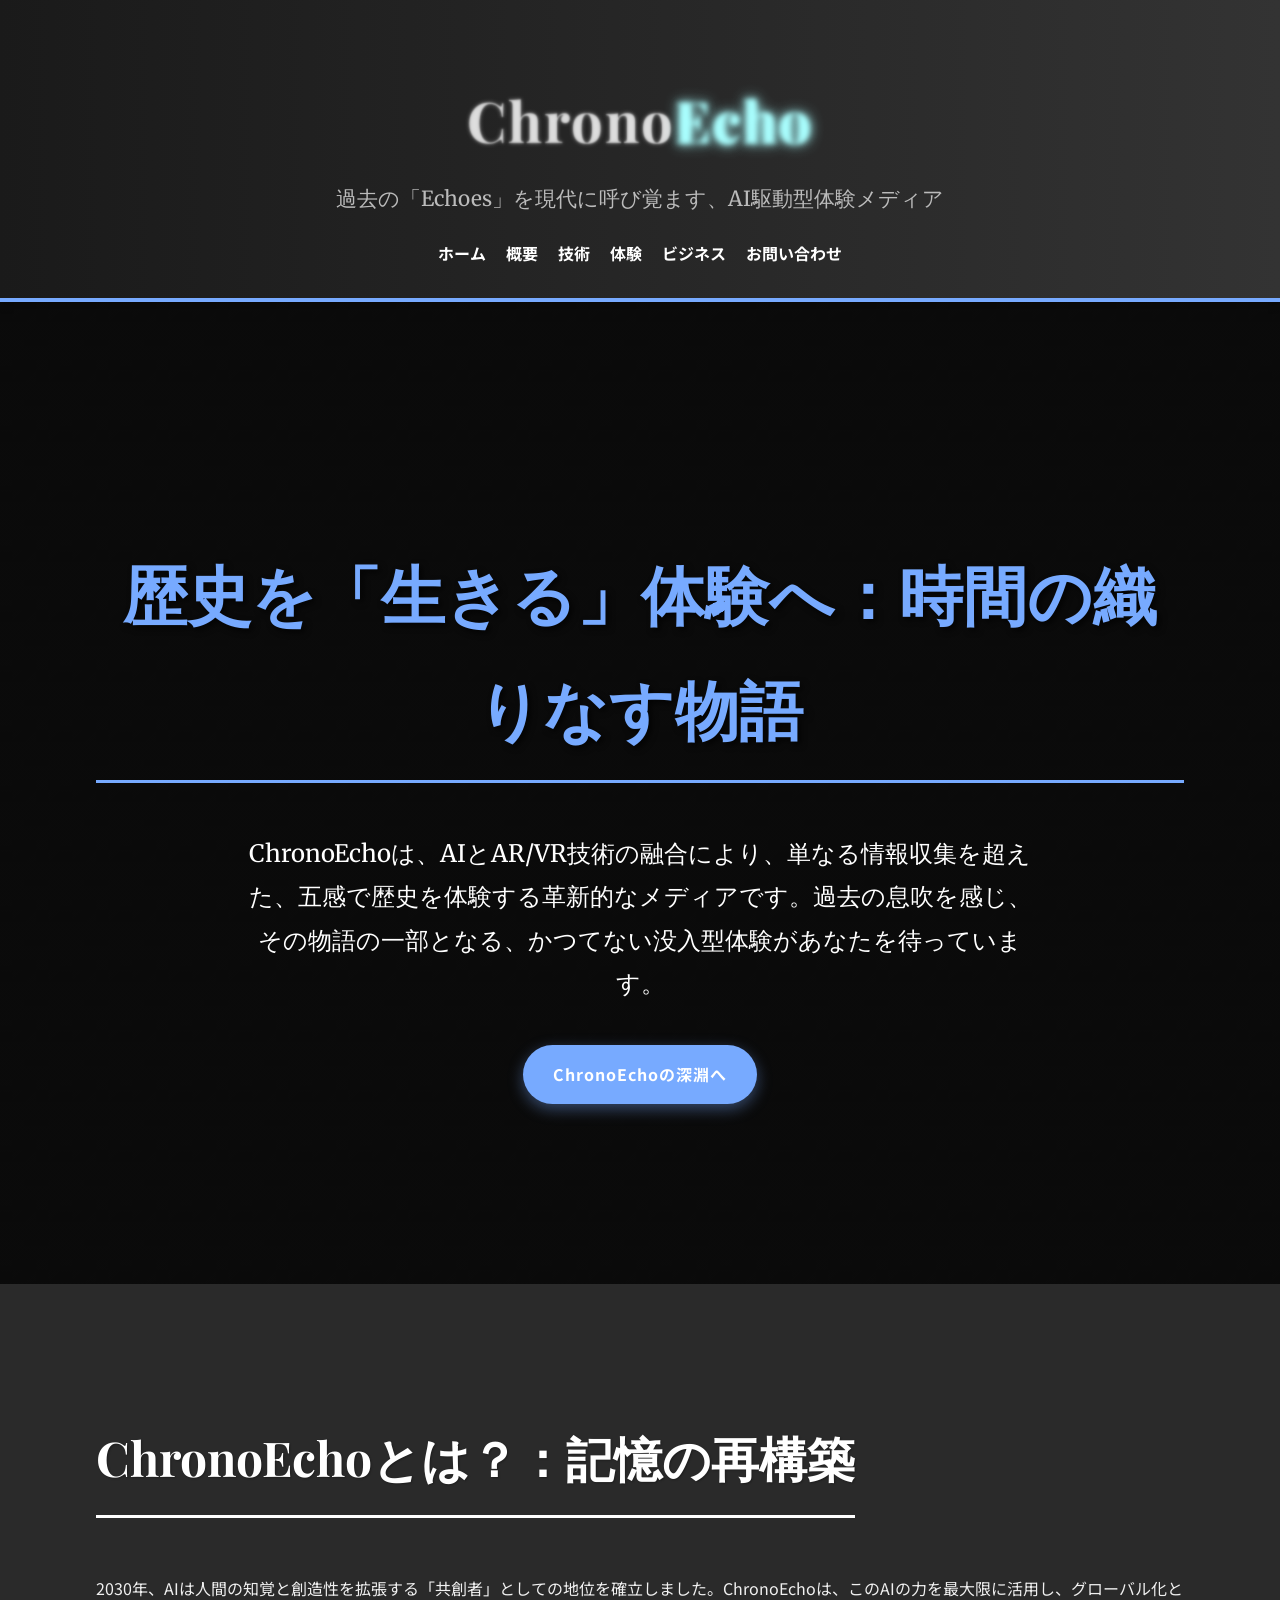
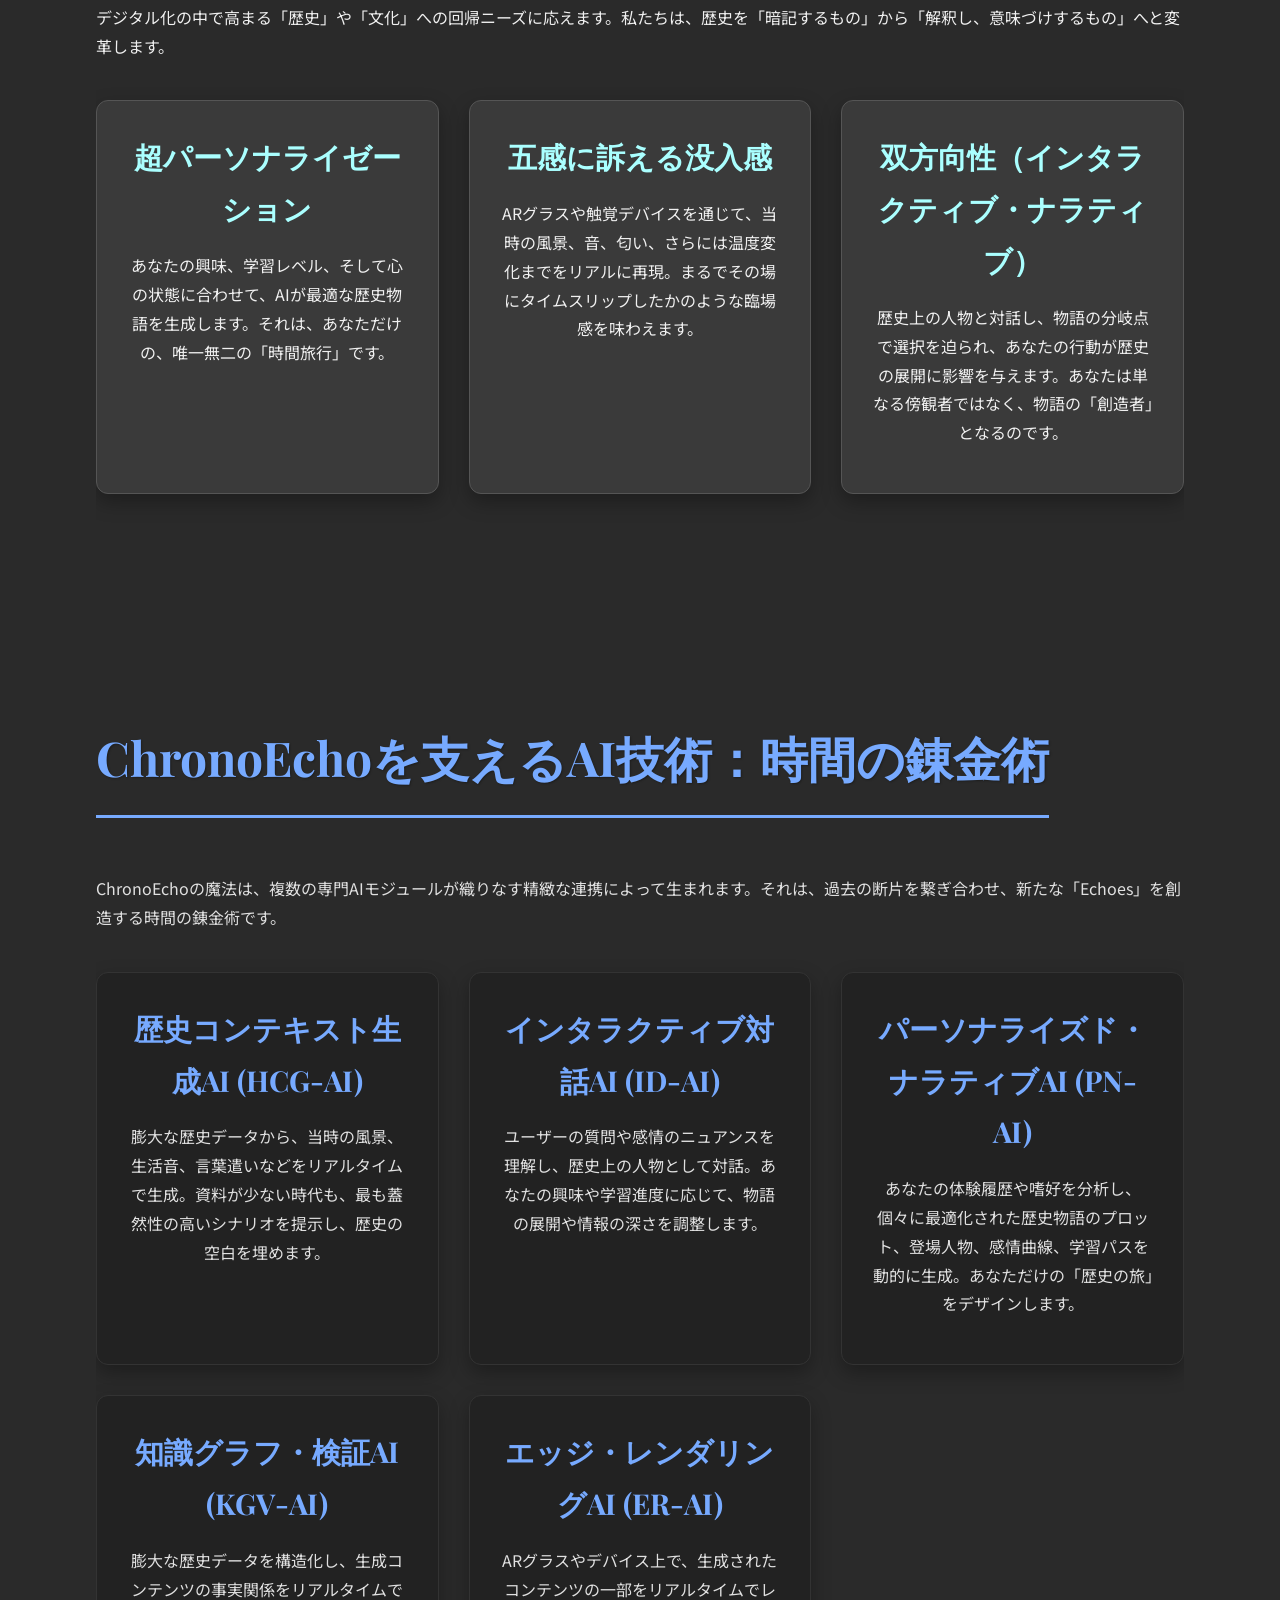
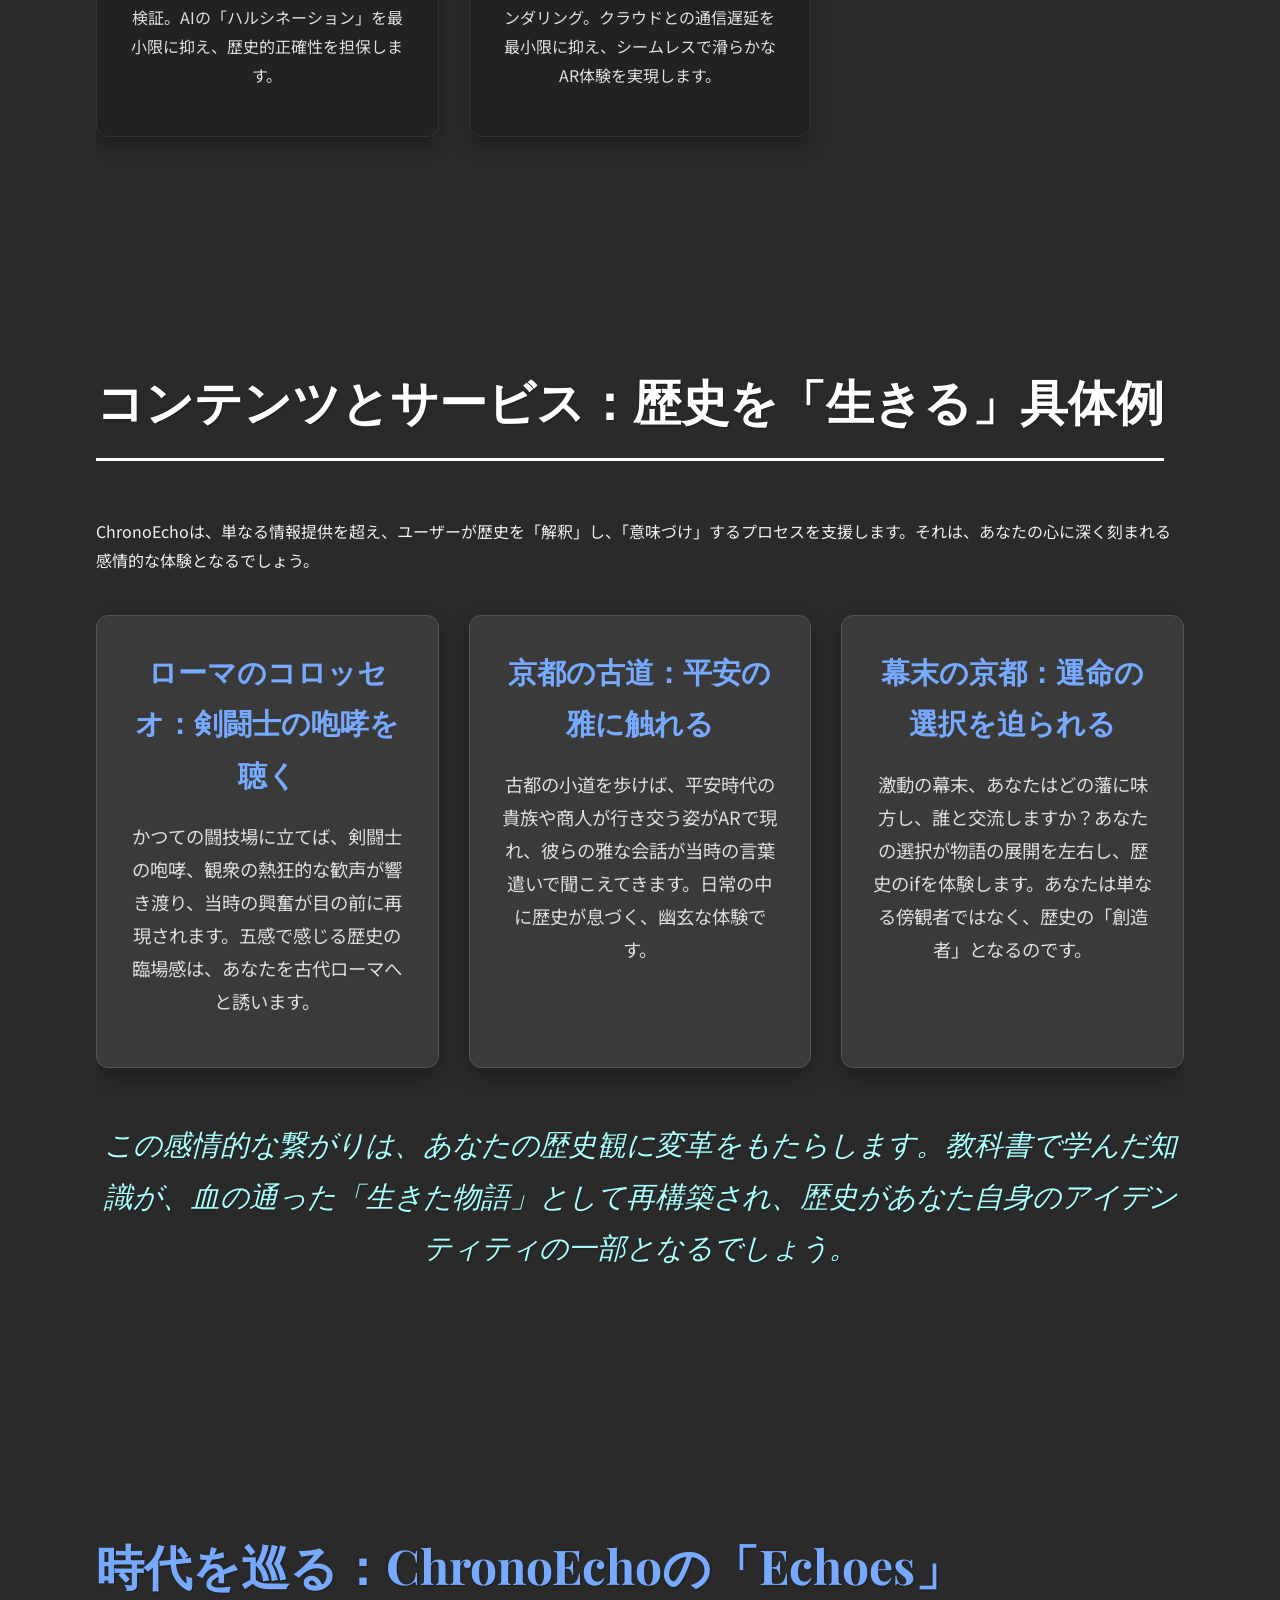
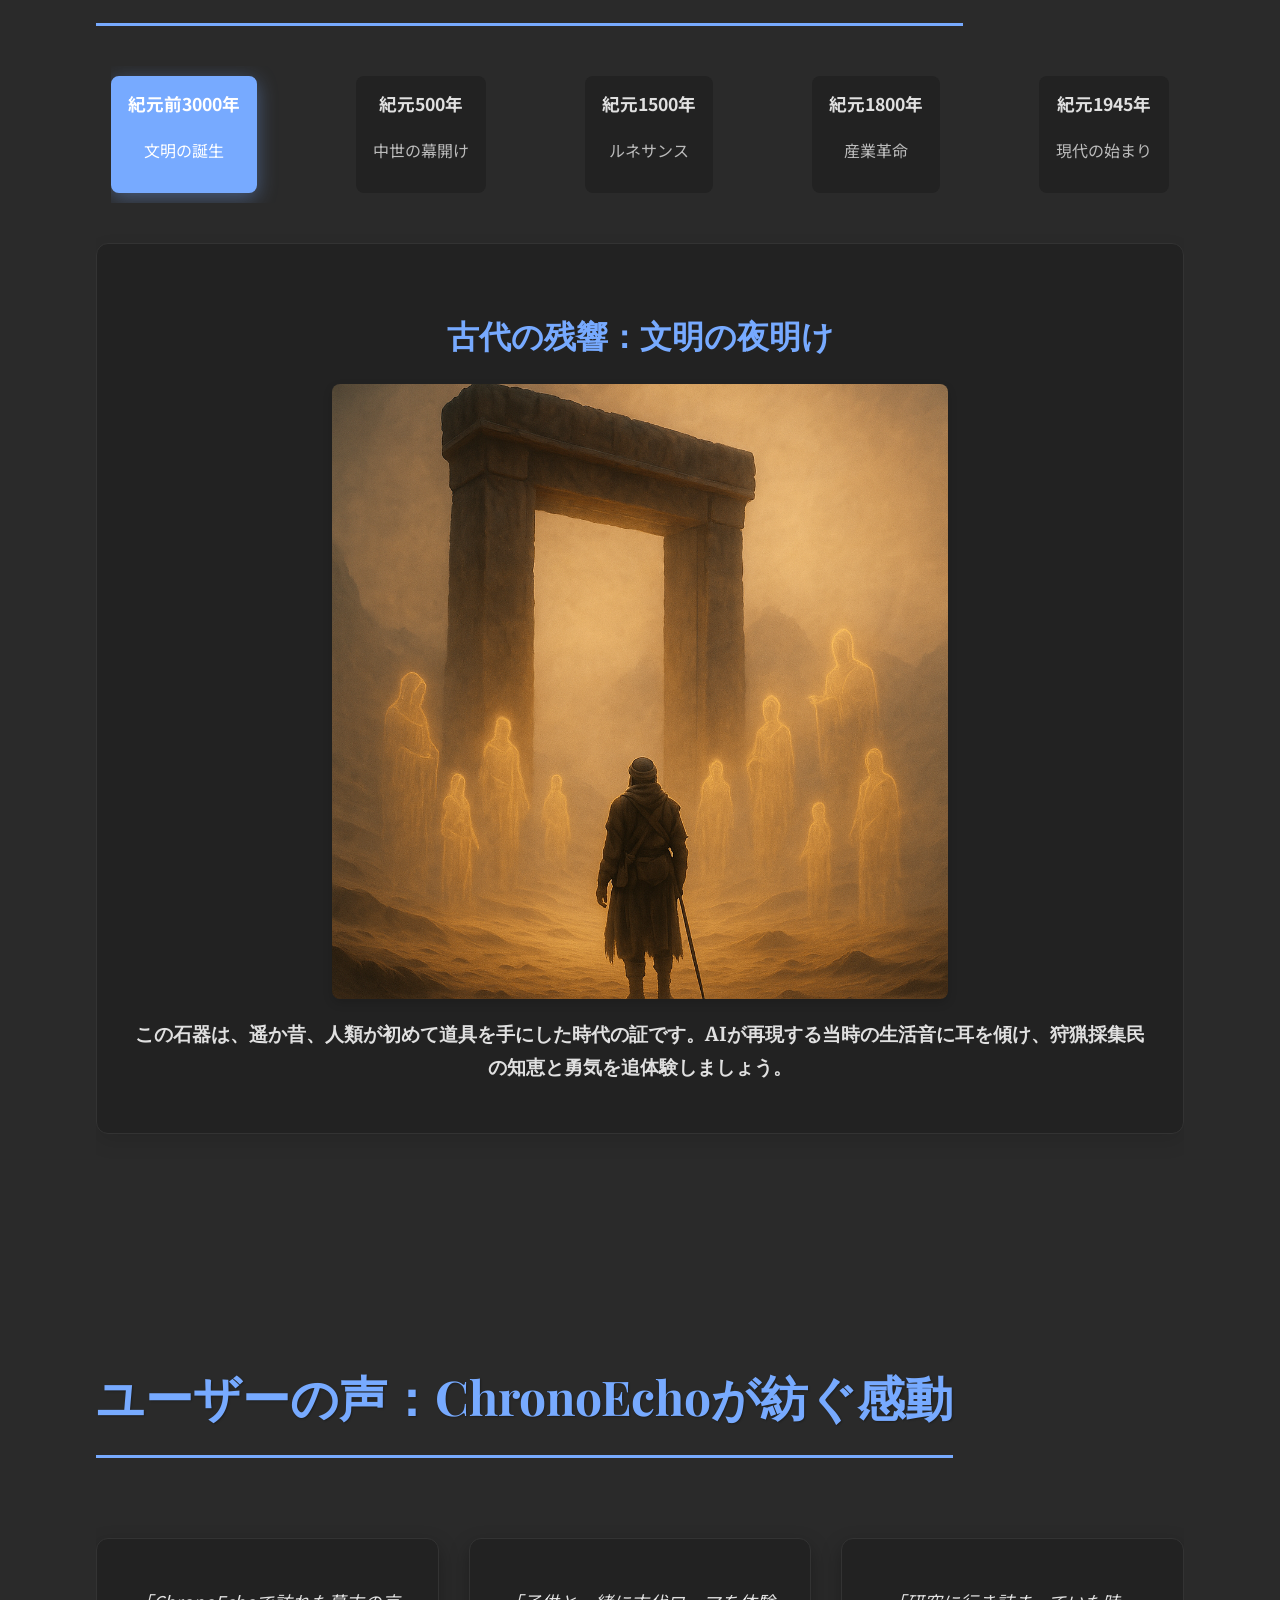
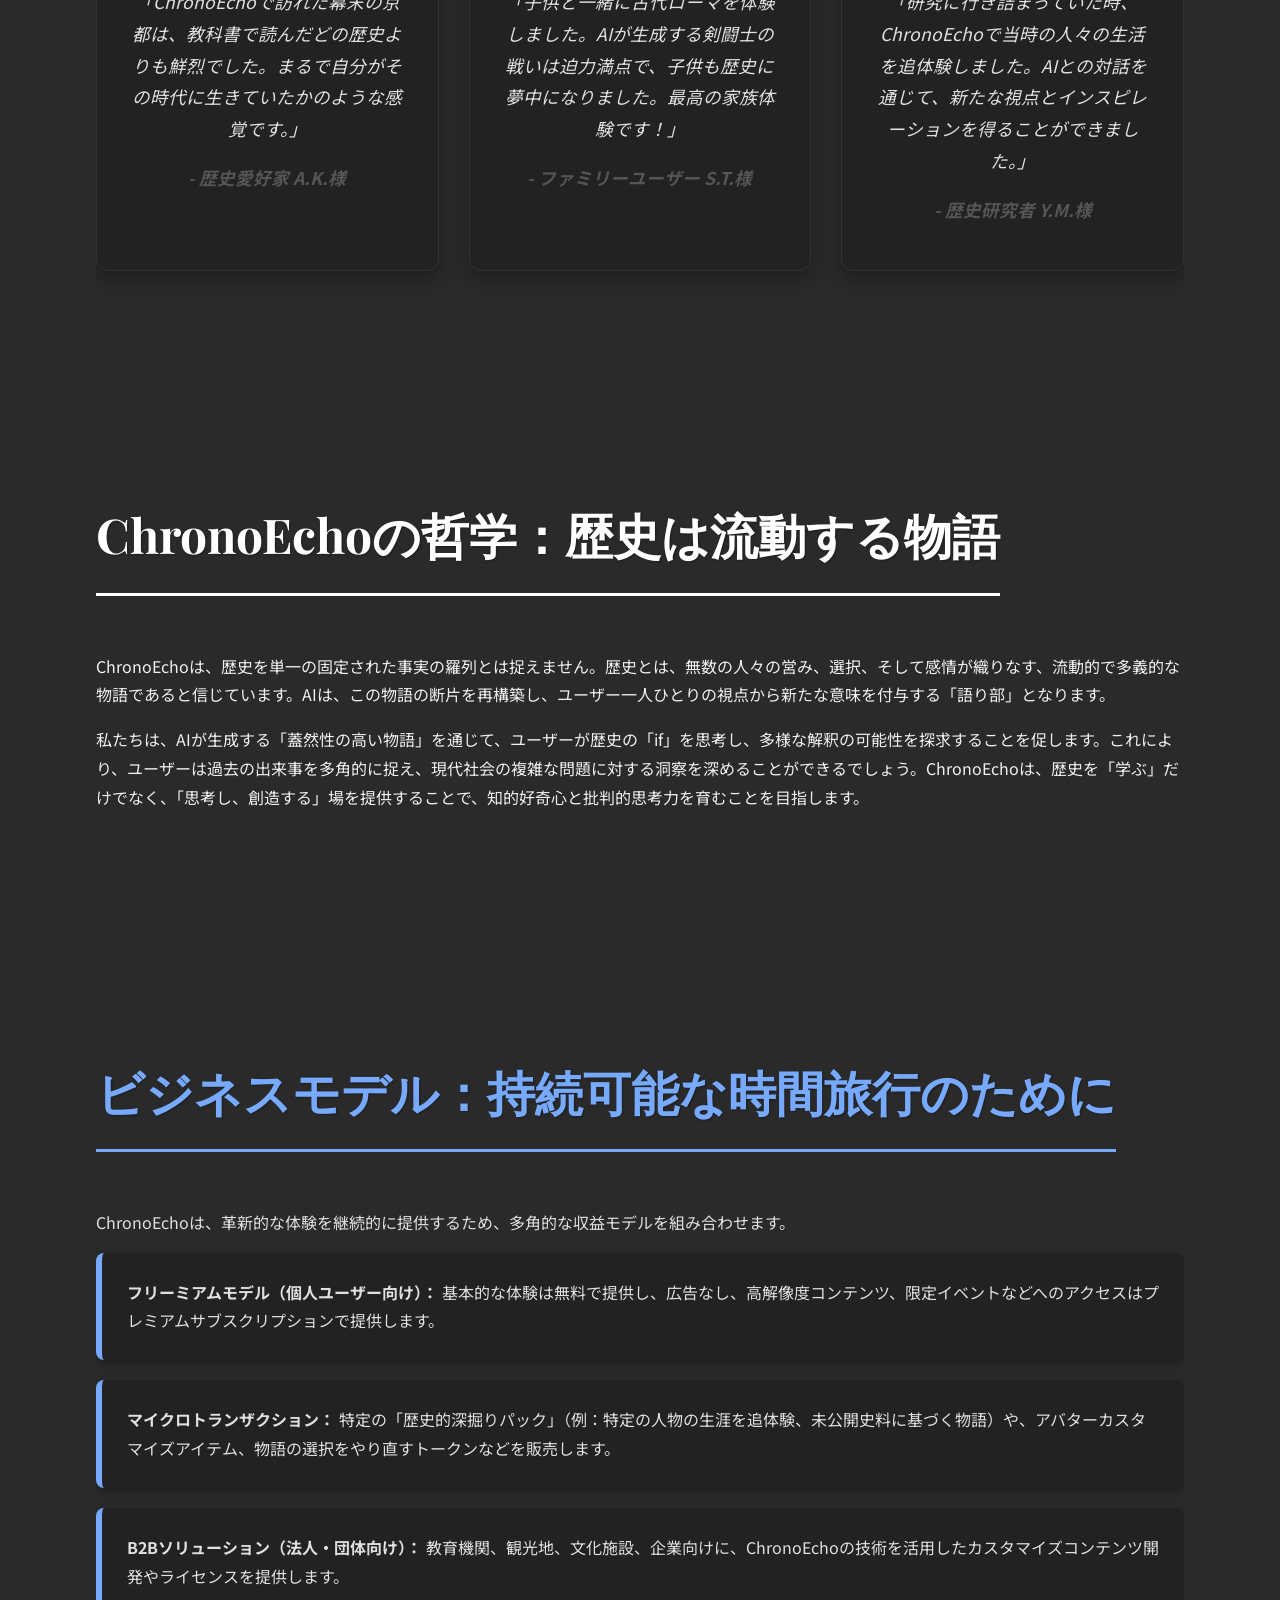
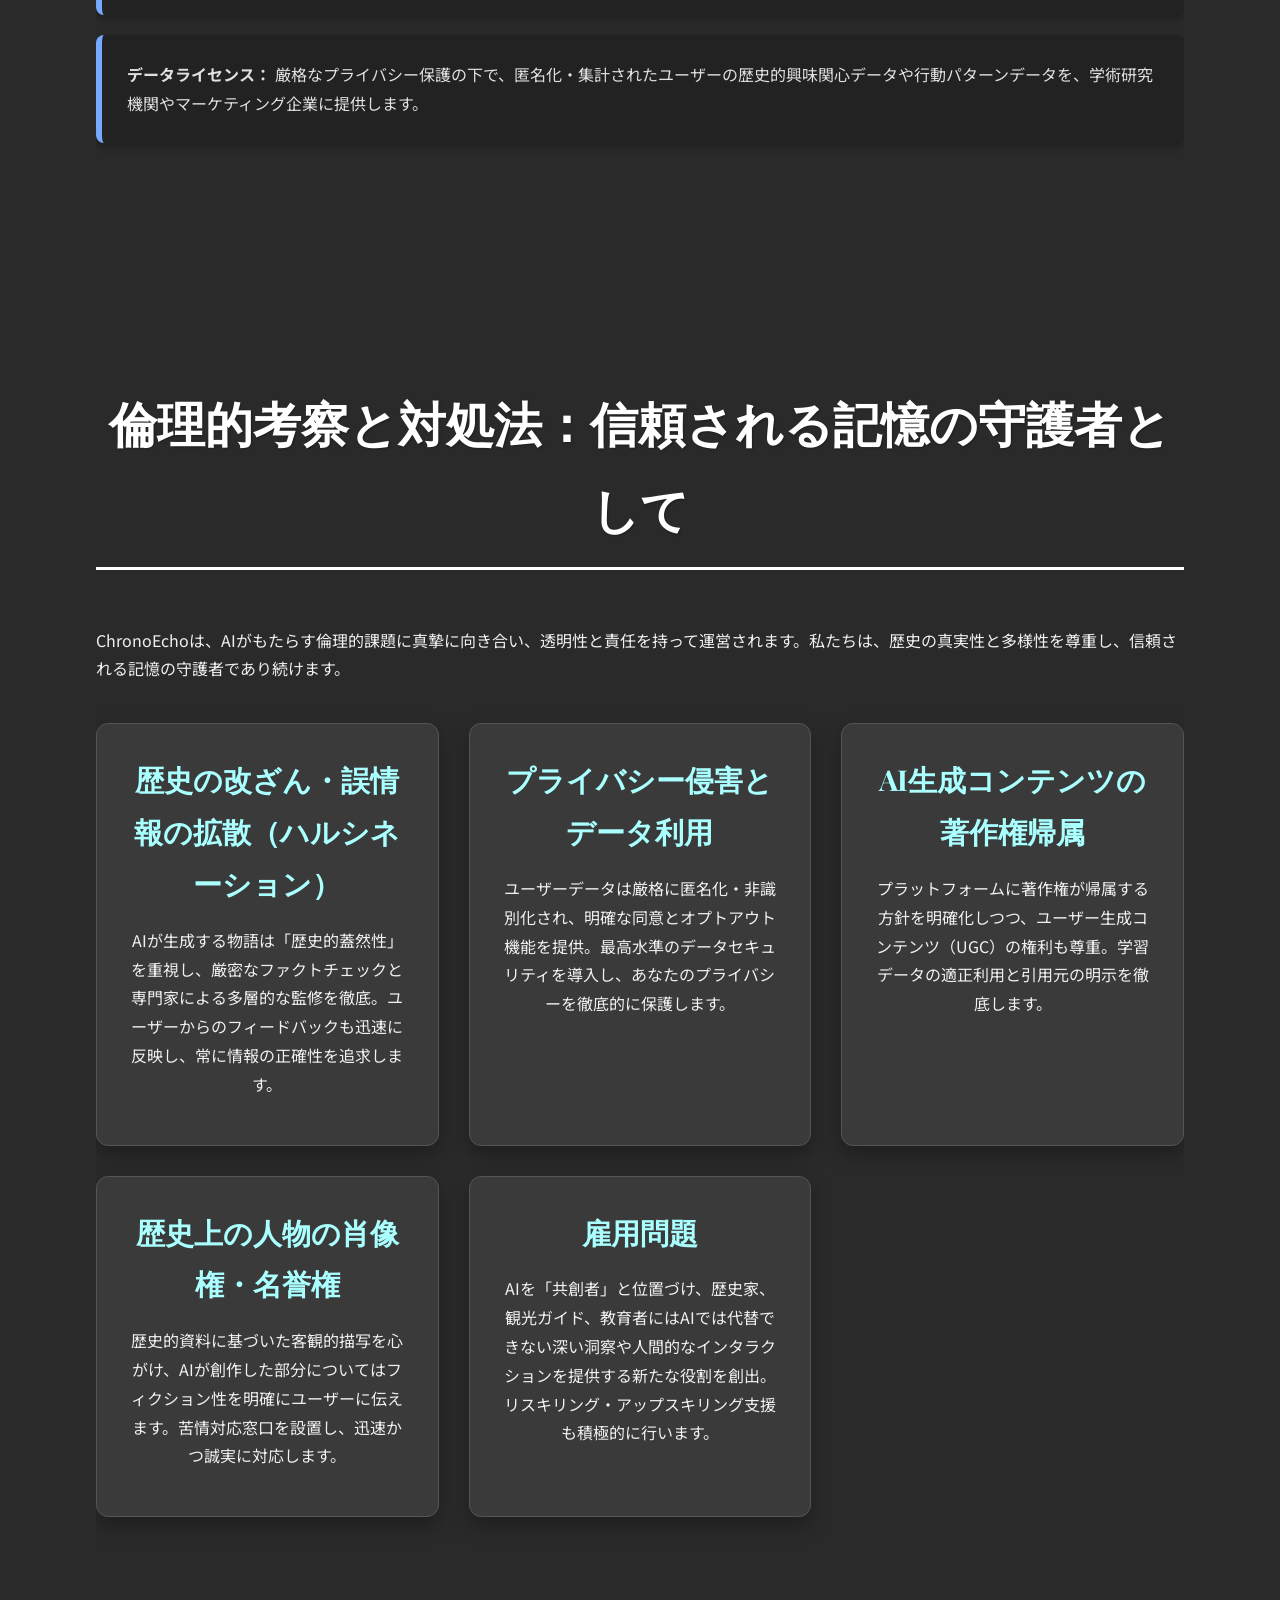
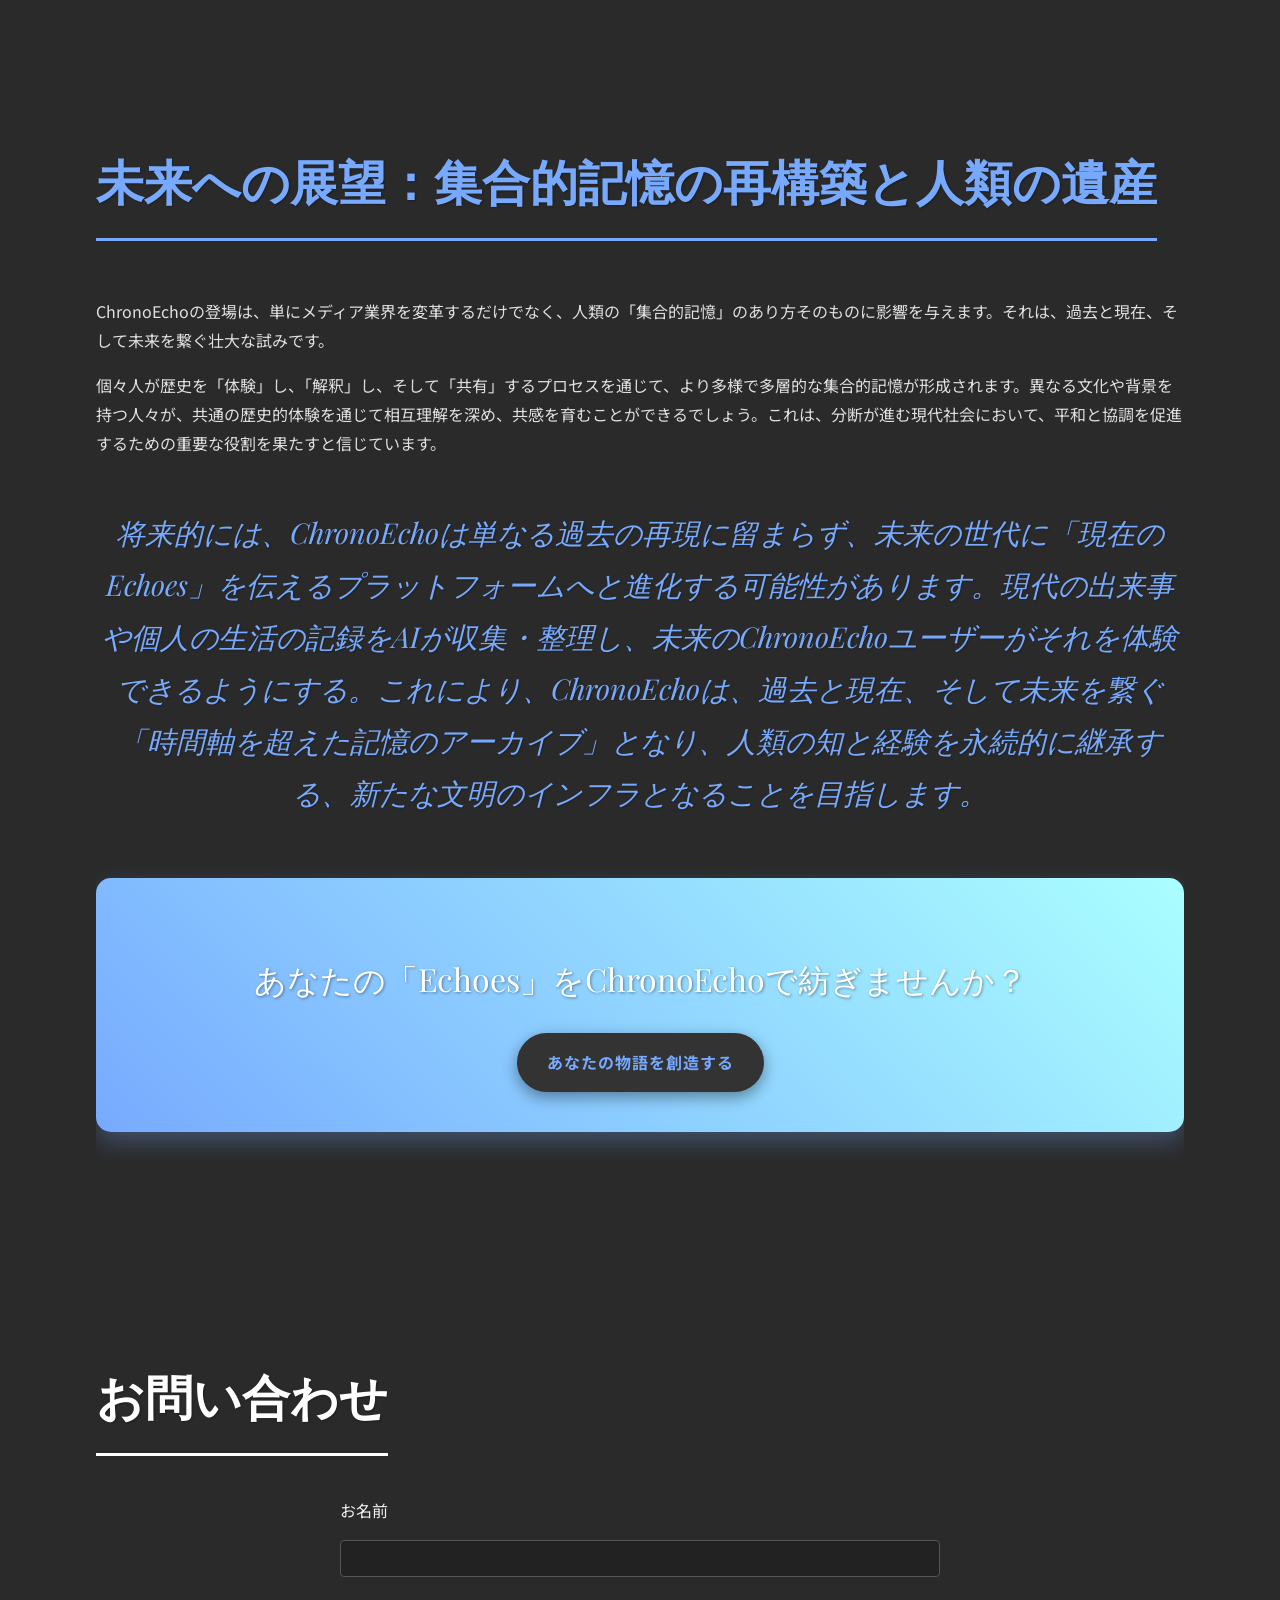
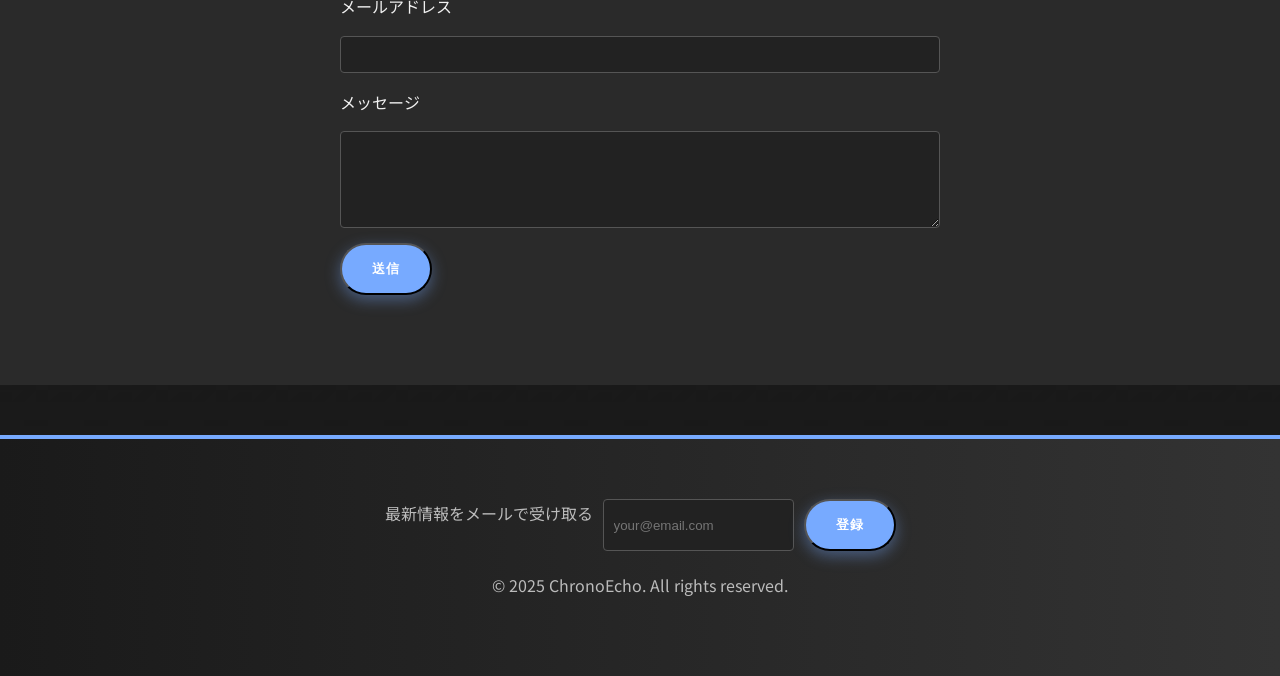
==== commit 0b7b38d5: "Add corporate site features" ====
--- a/index.html
+++ b/index.html
@@ -15,6 +15,16 @@
                 <span class="logo-chrono">Chrono</span><span class="logo-echo">Echo</span>
             </h1>
             <p class="tagline">過去の「Echoes」を現代に呼び覚ます、AI駆動型体験メディア</p>
+            <nav class="main-nav">
+                <ul>
+                    <li><a href="#intro">ホーム</a></li>
+                    <li><a href="#about">概要</a></li>
+                    <li><a href="#ai-tech">技術</a></li>
+                    <li><a href="#era-spotlight">体験</a></li>
+                    <li><a href="#business-model">ビジネス</a></li>
+                    <li><a href="#contact">お問い合わせ</a></li>
+                </ul>
+            </nav>
         </div>
     </header>
 
@@ -245,13 +255,38 @@
                 </div>
             </div>
         </section>
+
+        <section id="contact" class="section-dark">
+            <div class="container">
+                <h2 class="scroll-reveal">お問い合わせ</h2>
+                <form id="contact-form" class="contact-form scroll-reveal">
+                    <label for="name">お名前</label>
+                    <input type="text" id="name" name="name" required>
+
+                    <label for="email">メールアドレス</label>
+                    <input type="email" id="email" name="email" required>
+
+                    <label for="message">メッセージ</label>
+                    <textarea id="message" name="message" rows="5" required></textarea>
+
+                    <button type="submit" class="btn">送信</button>
+                </form>
+            </div>
+        </section>
     </main>
 
     <footer>
         <div class="container">
-            <p>&copy; 2025 ChronoEcho. All rights reserved.</p>
+            <form id="newsletter" class="newsletter-form">
+                <label for="newsletter-email">最新情報をメールで受け取る</label>
+                <input type="email" id="newsletter-email" name="newsletter-email" placeholder="your@email.com" required>
+                <button type="submit" class="btn">登録</button>
+            </form>
+            <p class="copyright">&copy; 2025 ChronoEcho. All rights reserved.</p>
         </div>
     </footer>
+
+    <button id="back-to-top" title="Back to top">↑</button>
 
     <script src="script_v13.js"></script>
 </body>
--- a/style_v13.css
+++ b/style_v13.css
@@ -51,6 +51,31 @@
     text-shadow: 2px 2px 4px rgba(0, 0, 0, 0.5);
 }
 
+/* Navigation */
+.main-nav {
+    margin-top: 15px;
+}
+
+.main-nav ul {
+    list-style: none;
+    padding: 0;
+    margin: 0;
+    display: flex;
+    justify-content: center;
+    gap: 20px;
+}
+
+.main-nav a {
+    color: #fff;
+    text-decoration: none;
+    font-weight: bold;
+    transition: color 0.3s;
+}
+
+.main-nav a:hover {
+    color: var(--light-accent-color, #aaffff);
+}
+
 /* Advanced Logo Styling */
 .advanced-logo {
     font-family: 'Playfair Display', serif; /* またはより未来的なフォント */
@@ -302,6 +327,69 @@
     color: var(--light-accent-color, #aaffff);
 }
 
+/* Contact Form */
+.contact-form {
+    display: flex;
+    flex-direction: column;
+    gap: 15px;
+    max-width: 600px;
+    margin: 0 auto;
+}
+
+.contact-form input,
+.contact-form textarea {
+    padding: 10px;
+    border-radius: 4px;
+    border: 1px solid #555;
+    background: #222;
+    color: #fff;
+}
+
+.contact-form button {
+    align-self: flex-start;
+}
+
+/* Newsletter */
+.newsletter-form {
+    display: flex;
+    flex-wrap: wrap;
+    justify-content: center;
+    gap: 10px;
+    margin-bottom: 20px;
+}
+
+.newsletter-form input {
+    padding: 10px;
+    border-radius: 4px;
+    border: 1px solid #555;
+    background: #222;
+    color: #fff;
+}
+
+.copyright {
+    margin-top: 10px;
+}
+
+/* Back to Top Button */
+#back-to-top {
+    position: fixed;
+    bottom: 30px;
+    right: 30px;
+    padding: 10px 15px;
+    background: var(--main-accent-color, #77aaff);
+    color: #fff;
+    border: none;
+    border-radius: 4px;
+    cursor: pointer;
+    display: none;
+    z-index: 1000;
+    transition: background 0.3s;
+}
+
+#back-to-top:hover {
+    background: var(--light-accent-color, #aaffff);
+}
+
 /* Footer Styles */
 footer {
     background: linear-gradient(to right, #1a1a1a, #333333);
@@ -390,8 +478,15 @@
 
 .timeline-events-wrapper {
     flex-grow: 1;
-    overflow-x: hidden; /* Hide scrollbar */
+    overflow-x: auto; /* Allow horizontal scroll */
     margin: 0 15px;
+    -webkit-overflow-scrolling: touch; /* Smooth scrolling on iOS */
+    -ms-overflow-style: none; /* Hide scrollbar on IE and Edge */
+    scrollbar-width: none; /* Hide scrollbar on Firefox */
+}
+
+.timeline-events-wrapper::-webkit-scrollbar {
+    display: none; /* Hide scrollbar on WebKit */
 }
 
 .timeline-events-inner {
@@ -537,6 +632,11 @@
         font-size: 2.5em;
     }
 
+    .main-nav ul {
+        flex-wrap: wrap;
+        gap: 10px;
+    }
+
     .hero h2 {
         font-size: 3em;
     }
@@ -559,6 +659,37 @@
 
     .call-to-action p {
         font-size: 1.5em;
+    }
+}
+
+@media (max-width: 480px) {
+    .container {
+        width: 95%;
+        padding: 20px 0;
+    }
+
+    header h1 {
+        font-size: 2em;
+    }
+
+    .tagline {
+        font-size: 1em;
+    }
+
+    .hero h2 {
+        font-size: 2em;
+    }
+
+    section h2 {
+        font-size: 1.8em;
+    }
+
+    .call-to-action p {
+        font-size: 1.2em;
+    }
+
+    .artifact-image {
+        max-width: 100%;
     }
 }
 
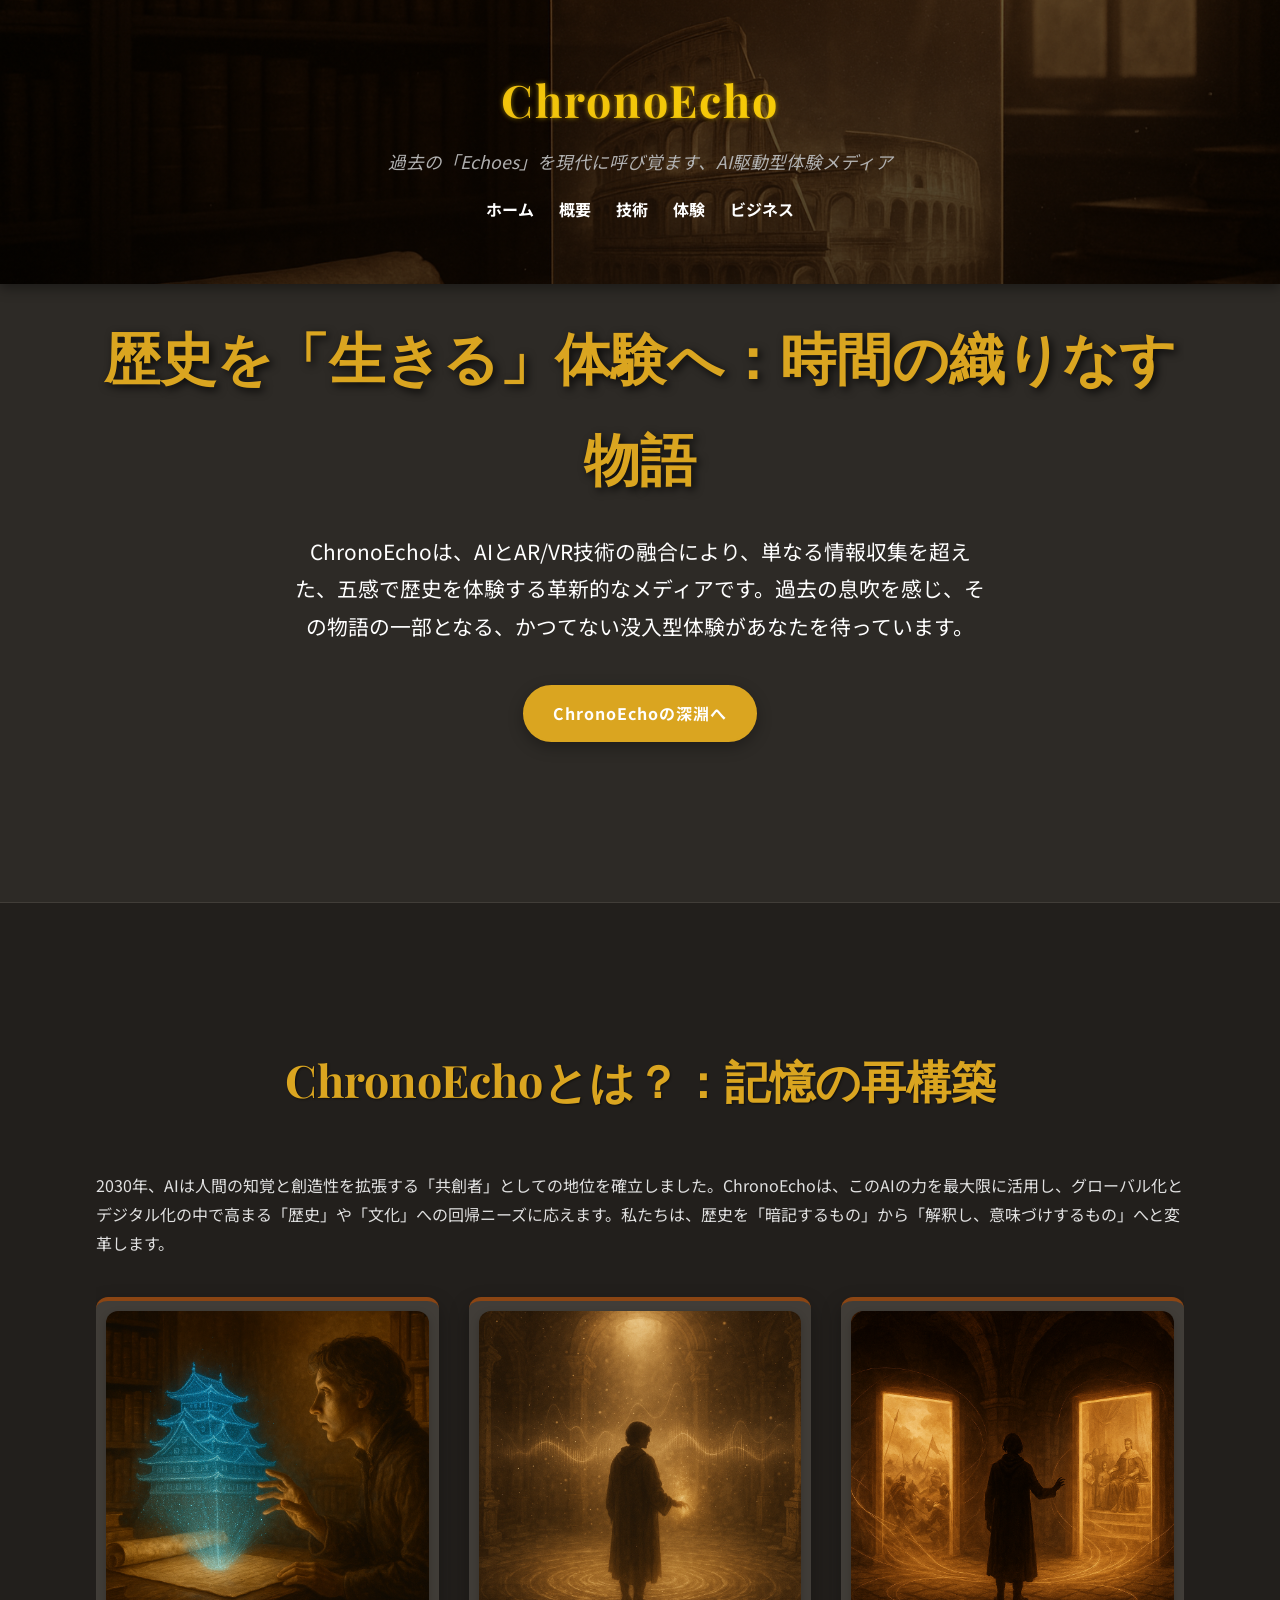
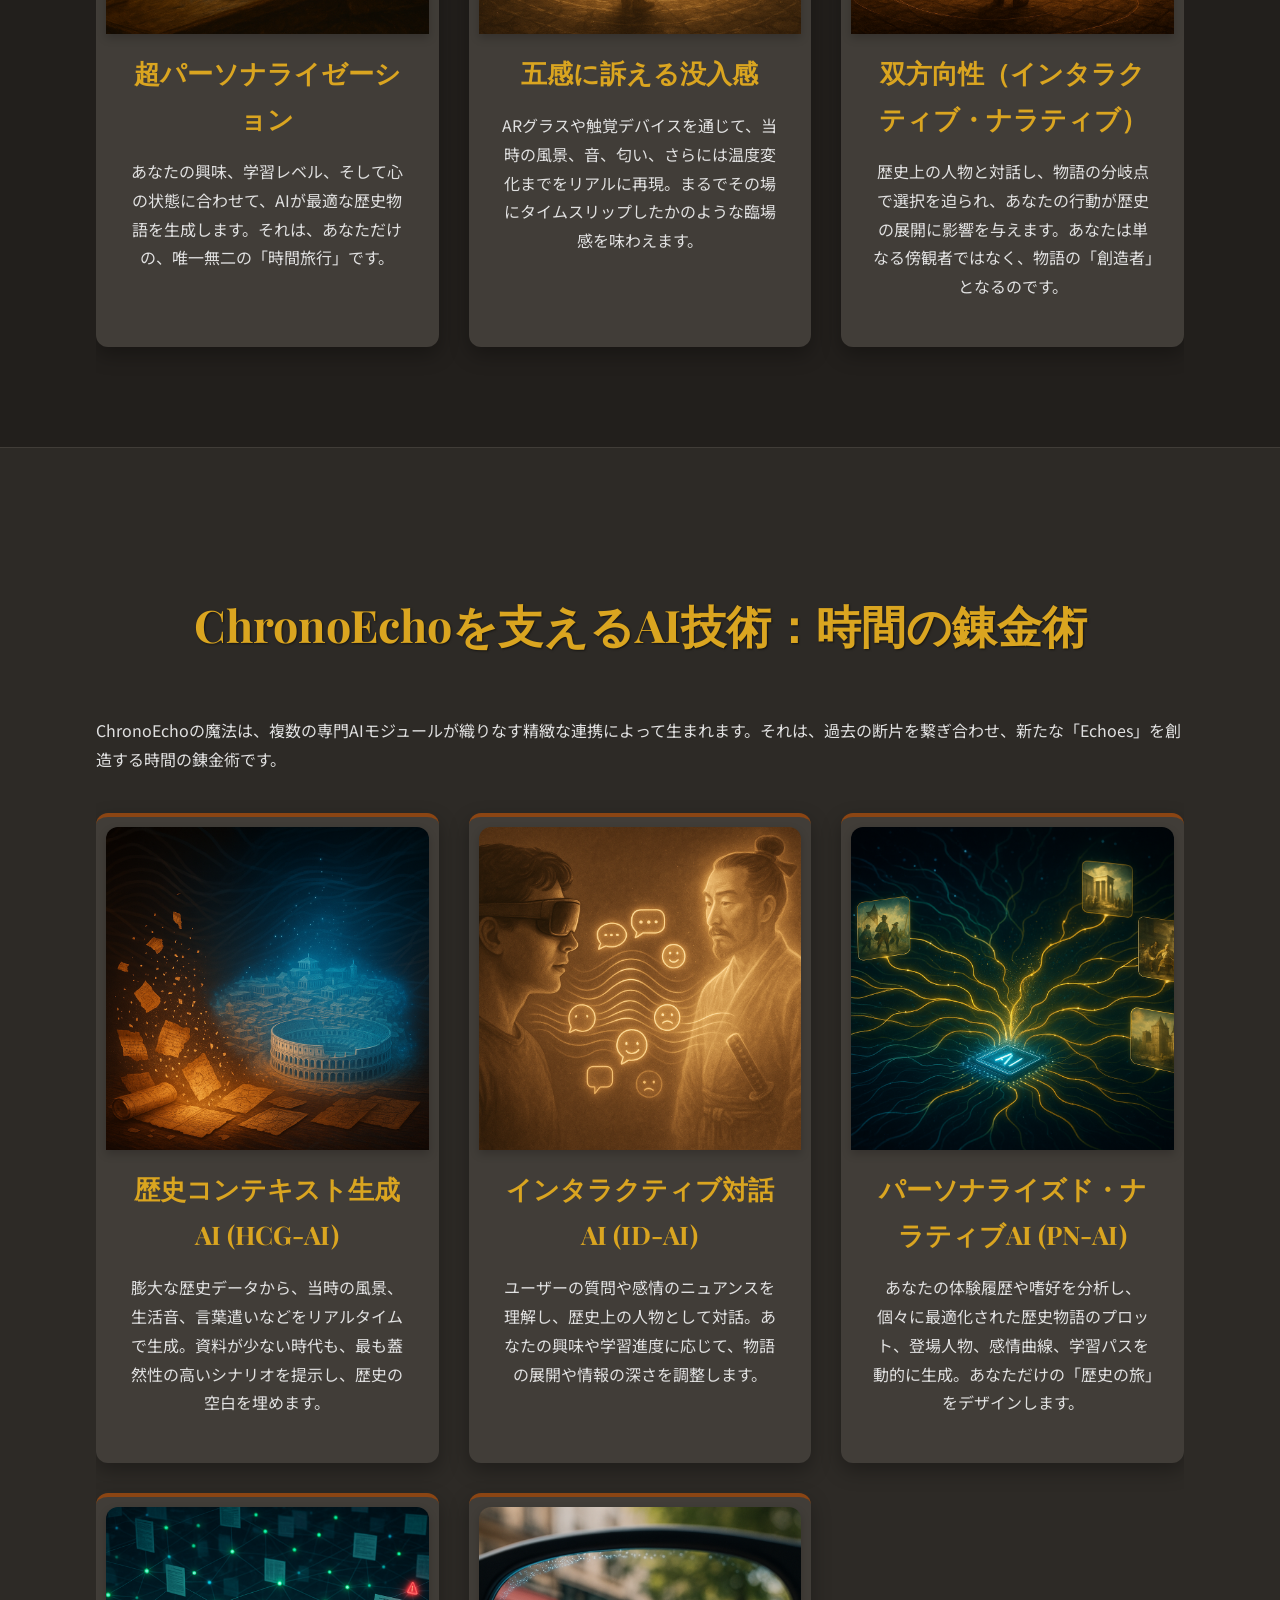
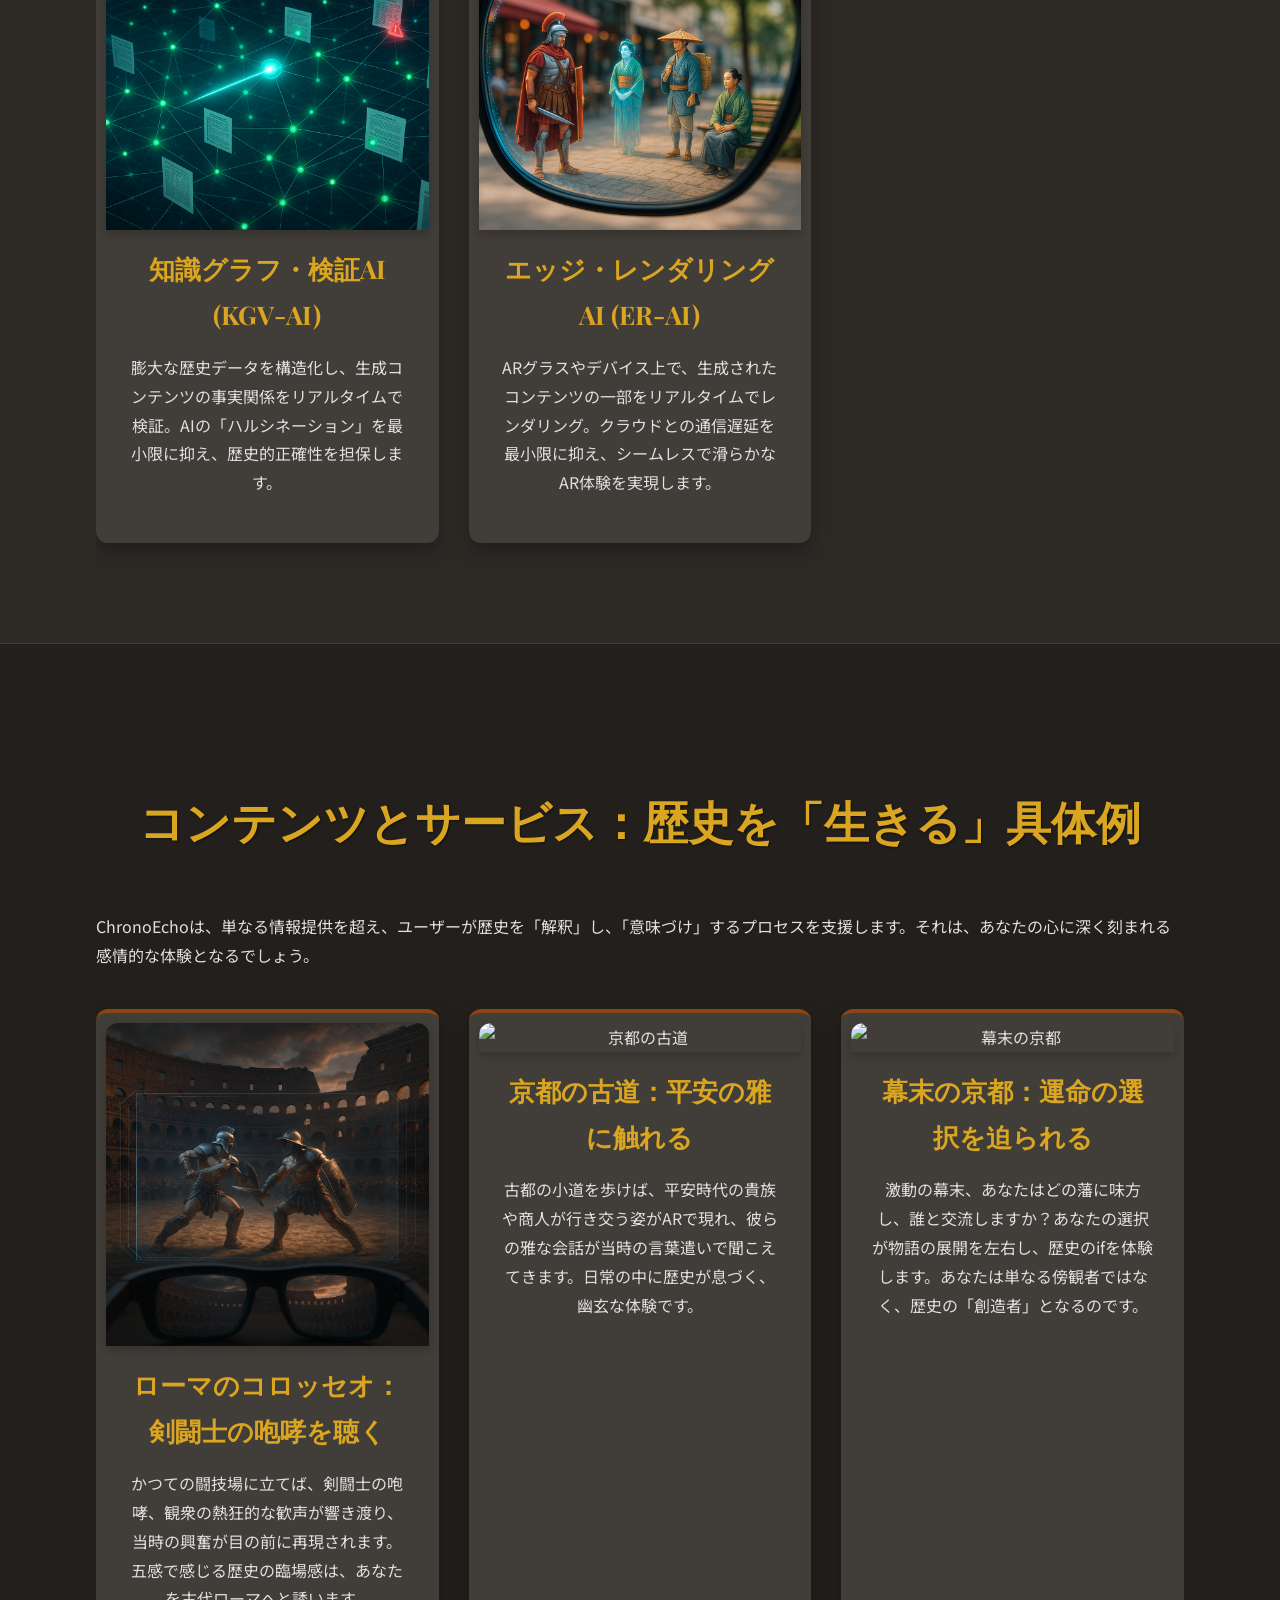
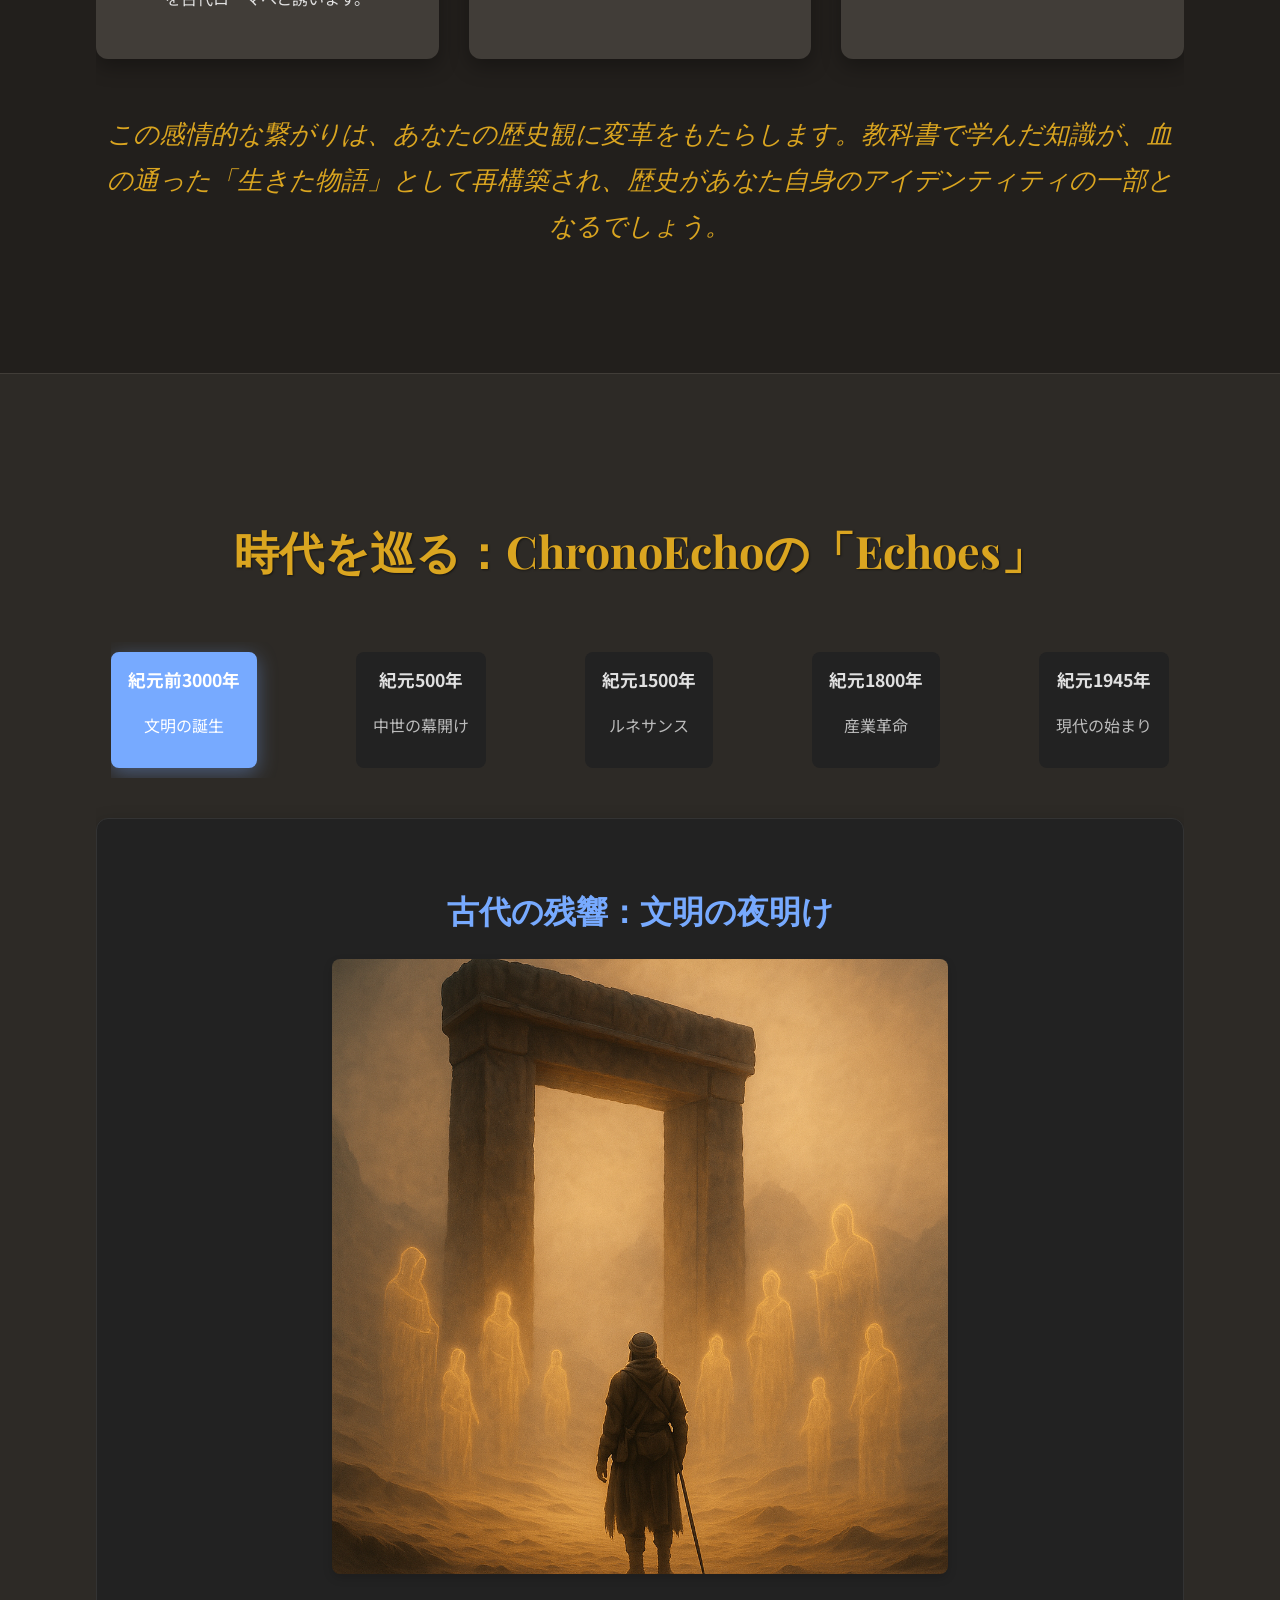
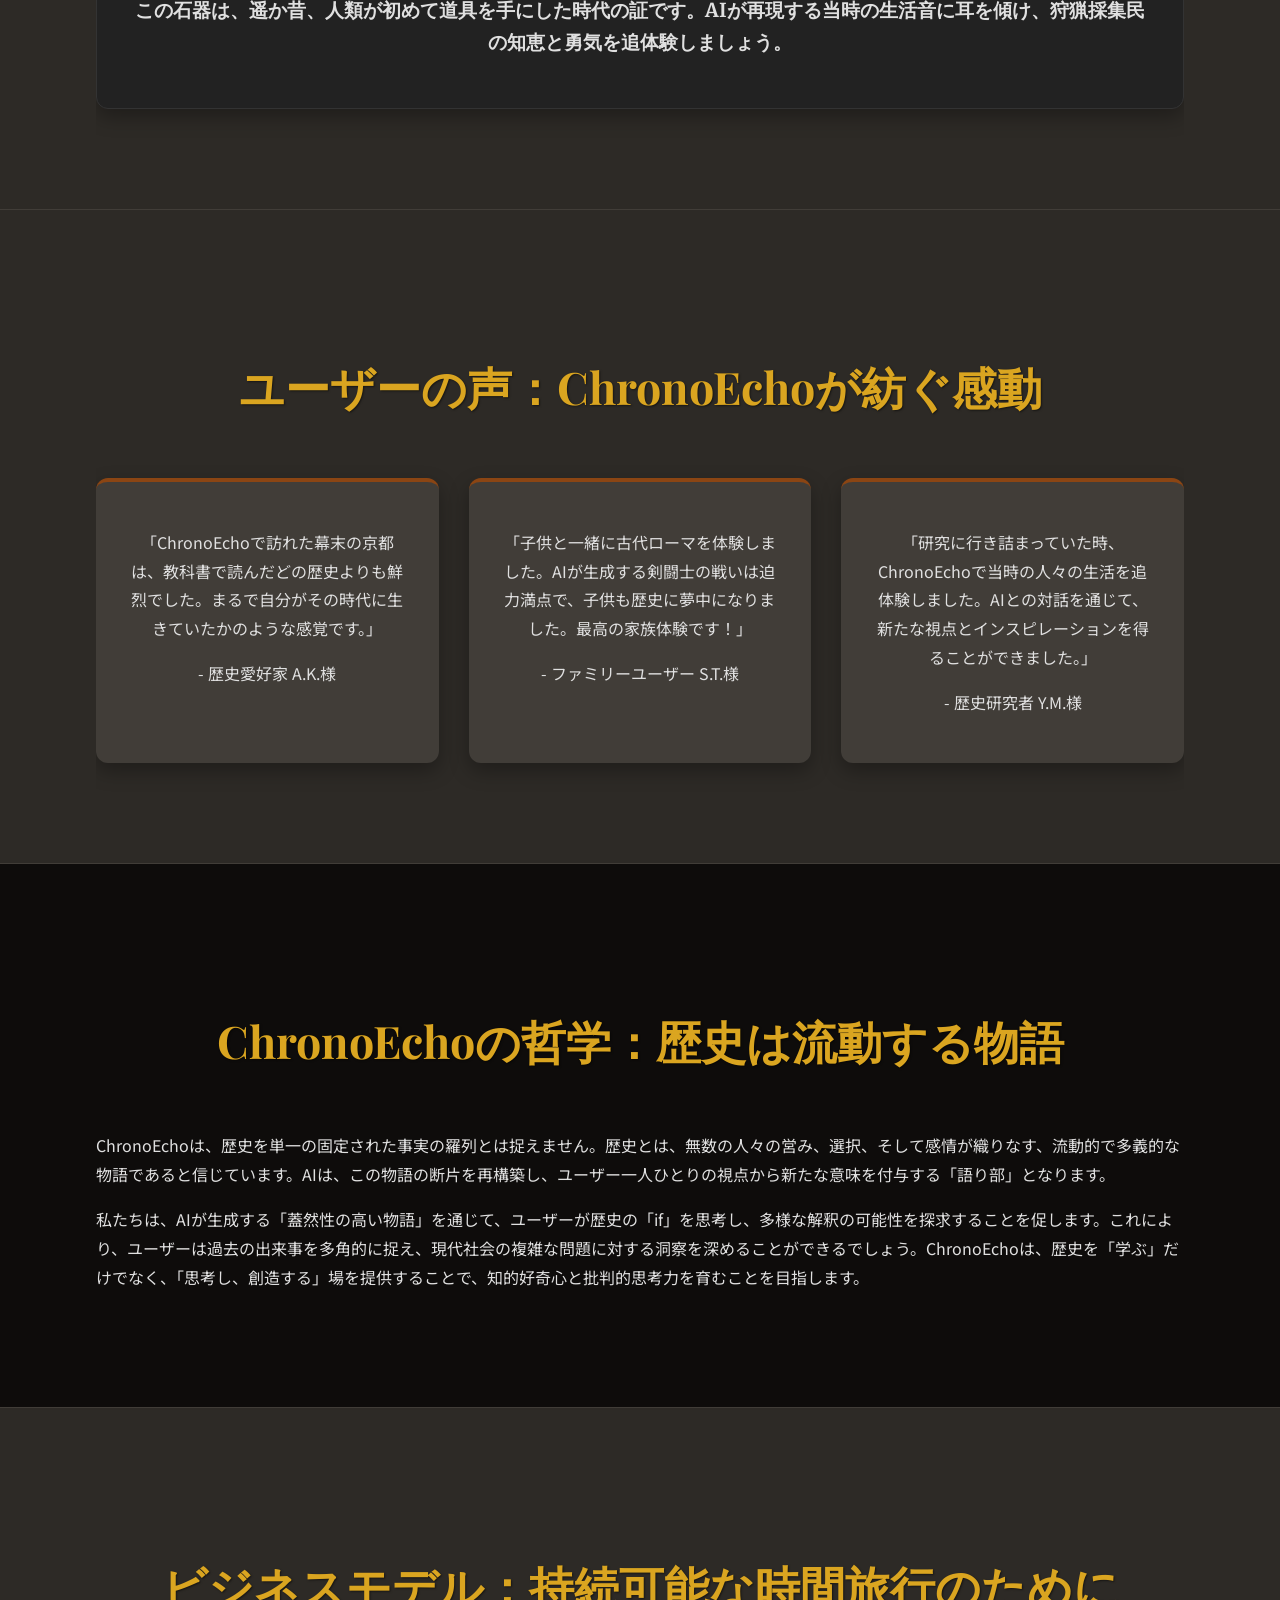
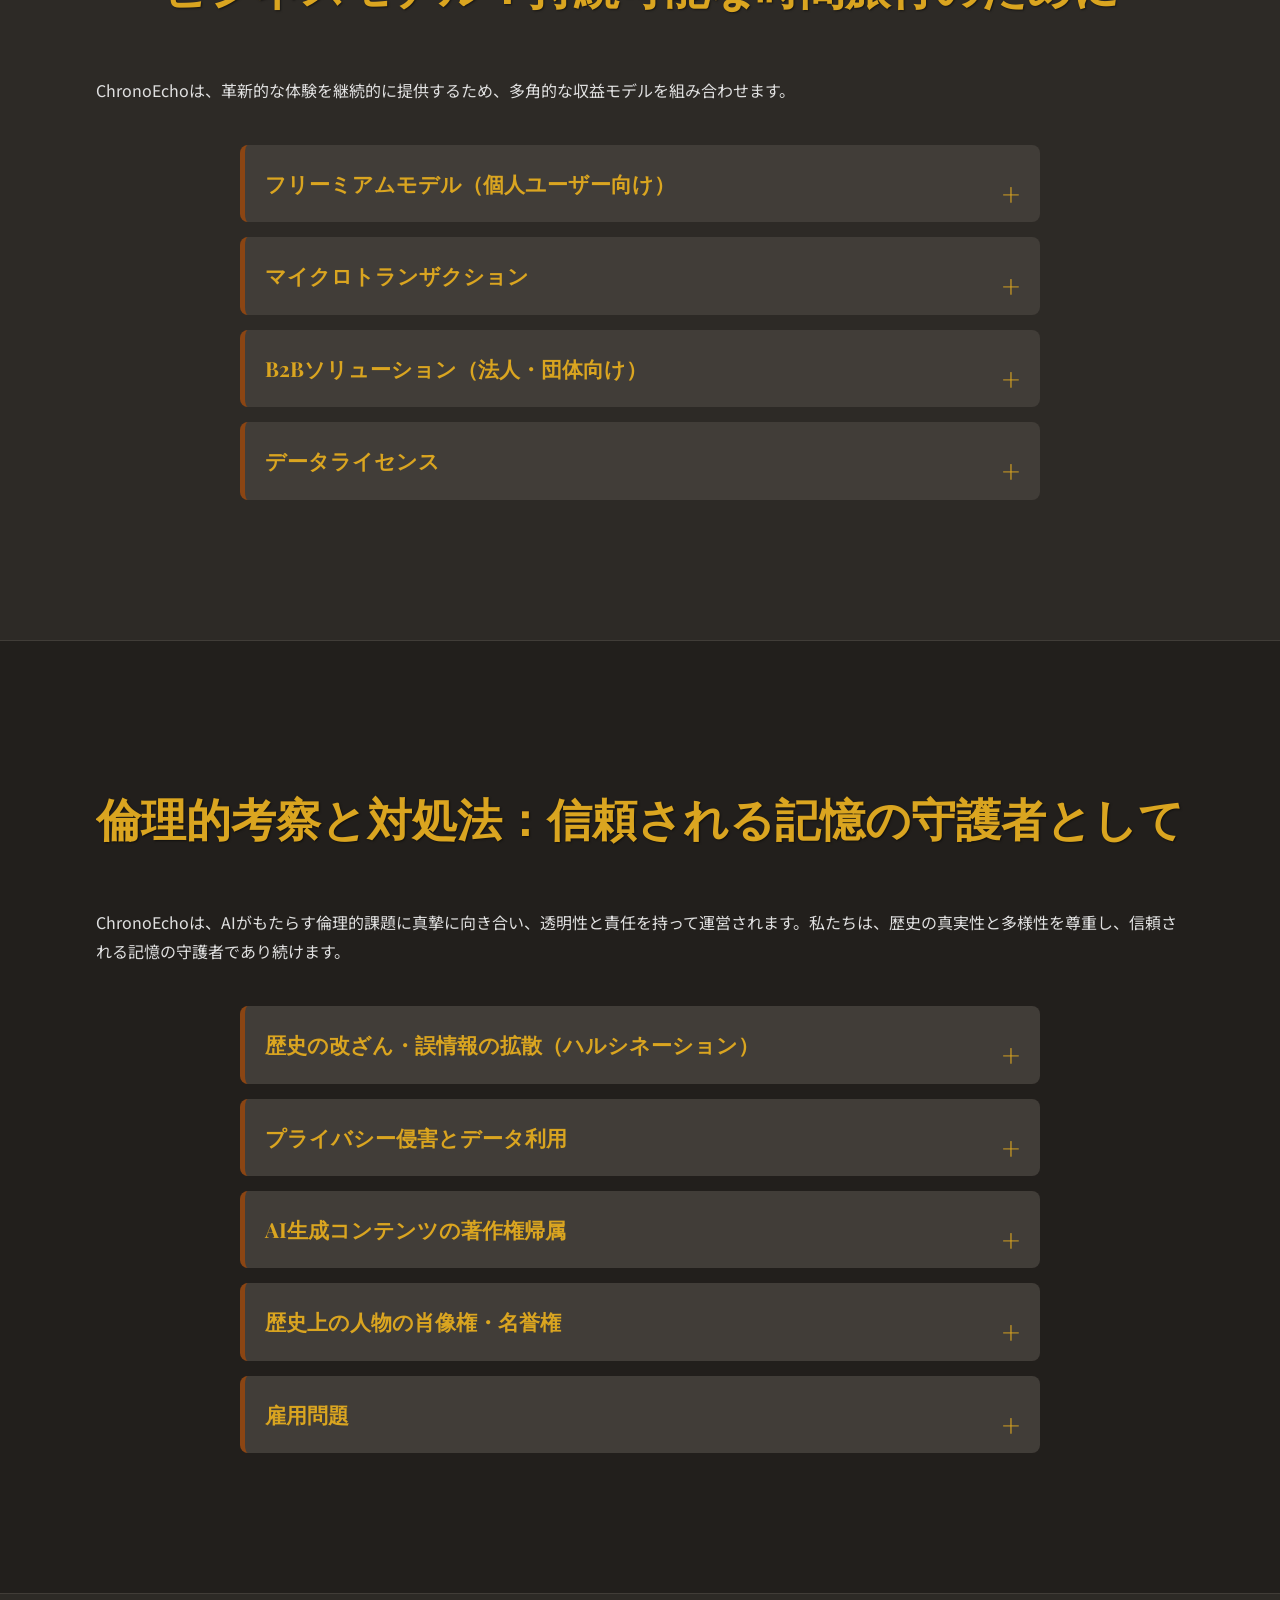
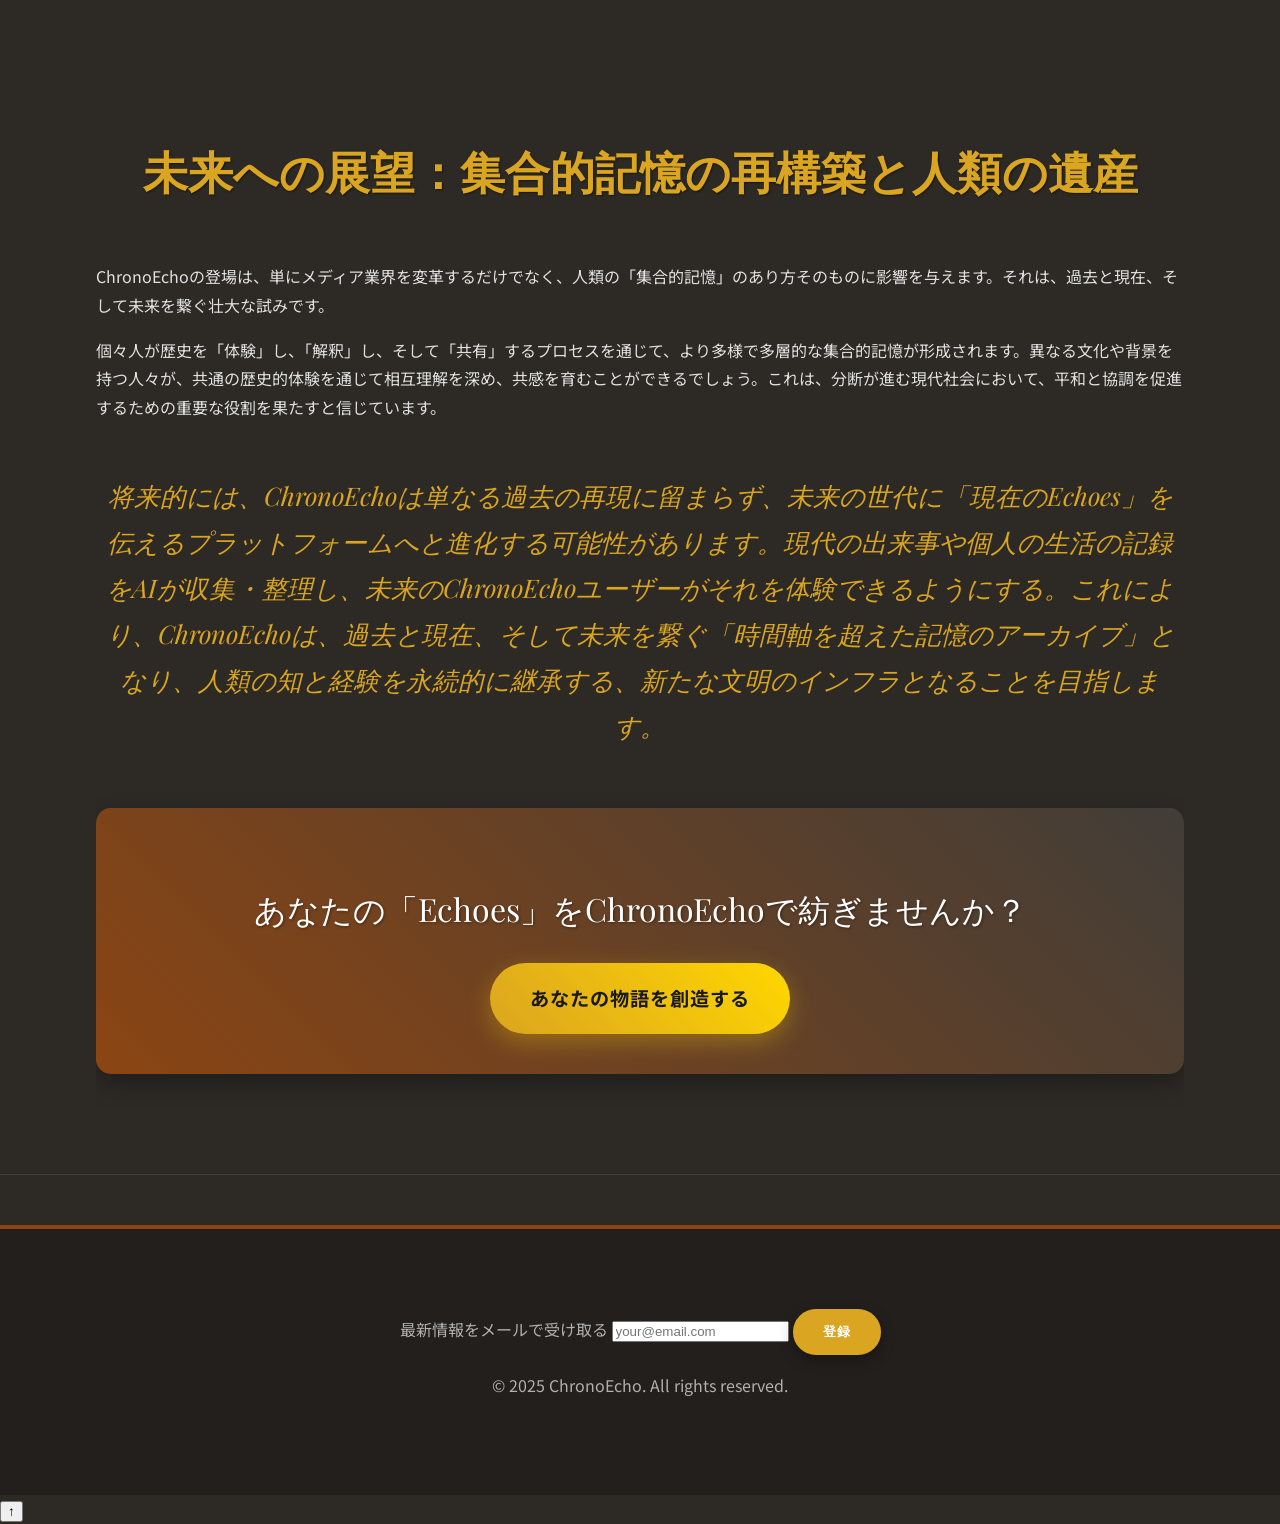
==== commit a9097aaf: "feat: Implement UI/UX improvements and add new media assets This commit includes: - Refactored UI/UX" ====
--- a/index.html
+++ b/index.html
@@ -6,7 +6,7 @@
     <title>メディア論期末課題</title>
     <meta name="description" content="AIと人間の共創による未来のメディア表現に関するメディア論期末課題のウェブサイト。">
     <link rel="stylesheet" href="style_v13.css">
-    <link href="https://fonts.googleapis.com/css2?family=Noto+Sans+JP:wght@300;400;700&family=Playfair+Display:wght@700&family=Merriweather:ital,wght@0,300;0,400;0,700;1,300;1,400;1,700&display=swap" rel="stylesheet">
+    <link href="https://fonts.googleapis.com/css2?family=Noto+Sans+JP:wght@300;400;700&family=Playfair+Display:wght@700&family=Merriweather:ital,wght@0,400;0,700&display=swap" rel="stylesheet">
 </head>
 <body>
     <header>
@@ -22,7 +22,6 @@
                     <li><a href="#ai-tech">技術</a></li>
                     <li><a href="#era-spotlight">体験</a></li>
                     <li><a href="#business-model">ビジネス</a></li>
-                    <li><a href="#contact">お問い合わせ</a></li>
                 </ul>
             </nav>
         </div>
@@ -48,14 +47,17 @@
                 <p class="scroll-reveal">2030年、AIは人間の知覚と創造性を拡張する「共創者」としての地位を確立しました。ChronoEchoは、このAIの力を最大限に活用し、グローバル化とデジタル化の中で高まる「歴史」や「文化」への回帰ニーズに応えます。私たちは、歴史を「暗記するもの」から「解釈し、意味づけするもの」へと変革します。</p>
                 <div class="features">
                     <div class="feature-item scroll-reveal">
+                        <img src="20250716_1442_Holographic History Unfolds_simple_compose_01k08w1q3kecbsk2tj6km5sht6.png" alt="パーソナライゼーション" class="feature-icon">
                         <h3>超パーソナライゼーション</h3>
                         <p>あなたの興味、学習レベル、そして心の状態に合わせて、AIが最適な歴史物語を生成します。それは、あなただけの、唯一無二の「時間旅行」です。</p>
                     </div>
                     <div class="feature-item scroll-reveal delay-1">
+                        <img src="20250716_1441_古代遺跡の光のダンス_simple_compose_01k08vzp6neakrehksn84n3e1w.png" alt="没入感" class="feature-icon">
                         <h3>五感に訴える没入感</h3>
                         <p>ARグラスや触覚デバイスを通じて、当時の風景、音、匂い、さらには温度変化までをリアルに再現。まるでその場にタイムスリップしたかのような臨場感を味わえます。</p>
                     </div>
                     <div class="feature-item scroll-reveal delay-2">
+                        <img src="20250716_1450_Crossroads of Destiny_simple_compose_01k08wfwc9fw1ttmxa8rghhprp (1).png" alt="双方向性" class="feature-icon">
                         <h3>双方向性（インタラクティブ・ナラティブ）</h3>
                         <p>歴史上の人物と対話し、物語の分岐点で選択を迫られ、あなたの行動が歴史の展開に影響を与えます。あなたは単なる傍観者ではなく、物語の「創造者」となるのです。</p>
                     </div>
@@ -69,22 +71,27 @@
                 <p class="scroll-reveal">ChronoEchoの魔法は、複数の専門AIモジュールが織りなす精緻な連携によって生まれます。それは、過去の断片を繋ぎ合わせ、新たな「Echoes」を創造する時間の錬金術です。</p>
                 <div class="tech-grid">
                     <div class="tech-item scroll-reveal">
+                        <img src="20250716_1459_Ancient City Hologram_simple_compose_01k08wznxpew3sgekt0qnbb4s1.png" alt="歴史コンテキスト生成AI" class="feature-icon">
                         <h3>歴史コンテキスト生成AI (HCG-AI)</h3>
                         <p>膨大な歴史データから、当時の風景、生活音、言葉遣いなどをリアルタイムで生成。資料が少ない時代も、最も蓋然性の高いシナリオを提示し、歴史の空白を埋めます。</p>
                     </div>
                     <div class="tech-item scroll-reveal delay-1">
+                        <img src="20250716_1501_Time-Travel Dialogue_simple_compose_01k08x3ez6ecs9ssxzz8m84gdn.png" alt="インタラクティブ対話AI" class="feature-icon">
                         <h3>インタラクティブ対話AI (ID-AI)</h3>
                         <p>ユーザーの質問や感情のニュアンスを理解し、歴史上の人物として対話。あなたの興味や学習進度に応じて、物語の展開や情報の深さを調整します。</p>
                     </div>
                     <div class="tech-item scroll-reveal delay-2">
+                        <img src="20250716_1526_Interwoven Light Network_simple_compose_01k08yj3wpfxnt00cgzxanxv3z.png" alt="パーソナライズド・ナラティブAI" class="feature-icon">
                         <h3>パーソナライズド・ナラティブAI (PN-AI)</h3>
                         <p>あなたの体験履歴や嗜好を分析し、個々に最適化された歴史物語のプロット、登場人物、感情曲線、学習パスを動的に生成。あなただけの「歴史の旅」をデザインします。</p>
                     </div>
                     <div class="tech-item scroll-reveal">
+                        <img src="20250716_1505_Knowledge Graph Verification_simple_compose_01k08xb5bhft3s3f039xhk0ngh.png" alt="知識グラフ・検証AI" class="feature-icon">
                         <h3>知識グラフ・検証AI (KGV-AI)</h3>
                         <p>膨大な歴史データを構造化し、生成コンテンツの事実関係をリアルタイムで検証。AIの「ハルシネーション」を最小限に抑え、歴史的正確性を担保します。</p>
                     </div>
                     <div class="tech-item scroll-reveal delay-1">
+                        <img src="20250716_1531_Augmented Reality Fusion_simple_compose_01k08yvdbdew0b5q132k8m5qc2.png" alt="エッジ・レンダリングAI" class="feature-icon">
                         <h3>エッジ・レンダリングAI (ER-AI)</h3>
                         <p>ARグラスやデバイス上で、生成されたコンテンツの一部をリアルタイムでレンダリング。クラウドとの通信遅延を最小限に抑え、シームレスで滑らかなAR体験を実現します。</p>
                     </div>
@@ -98,14 +105,17 @@
                 <p class="scroll-reveal">ChronoEchoは、単なる情報提供を超え、ユーザーが歴史を「解釈」し、「意味づけ」するプロセスを支援します。それは、あなたの心に深く刻まれる感情的な体験となるでしょう。</p>
                 <div class="content-examples">
                     <div class="example-item scroll-reveal">
+                        <img src="20250716_1535_Gladiator Hologram Battle_simple_compose_01k08z1v5sf56an4gy8xyzqxdd.png" alt="ローマのコロッセオ" class="feature-icon">
                         <h3>ローマのコロッセオ：剣闘士の咆哮を聴く</h3>
                         <p>かつての闘技場に立てば、剣闘士の咆哮、観衆の熱狂的な歓声が響き渡り、当時の興奮が目の前に再現されます。五感で感じる歴史の臨場感は、あなたを古代ローマへと誘います。</p>
                     </div>
                     <div class="example-item scroll-reveal delay-1">
+                        <img src="kyoto0716.png" alt="京都の古道" class="feature-icon">
                         <h3>京都の古道：平安の雅に触れる</h3>
                         <p>古都の小道を歩けば、平安時代の貴族や商人が行き交う姿がARで現れ、彼らの雅な会話が当時の言葉遣いで聞こえてきます。日常の中に歴史が息づく、幽玄な体験です。</p>
                     </div>
                     <div class="example-item scroll-reveal delay-2">
+                        <img src="bakumatu.png" alt="幕末の京都" class="feature-icon">
                         <h3>幕末の京都：運命の選択を迫られる</h3>
                         <p>激動の幕末、あなたはどの藩に味方し、誰と交流しますか？あなたの選択が物語の展開を左右し、歴史のifを体験します。あなたは単なる傍観者ではなく、歴史の「創造者」となるのです。</p>
                     </div>
@@ -193,7 +203,7 @@
             </div>
         </section>
 
-        <section id="philosophy" class="section-dark">
+        <section id="philosophy" class="section-dark parallax-bg">
             <div class="container">
                 <h2 class="scroll-reveal">ChronoEchoの哲学：歴史は流動する物語</h2>
                 <p class="scroll-reveal">ChronoEchoは、歴史を単一の固定された事実の羅列とは捉えません。歴史とは、無数の人々の営み、選択、そして感情が織りなす、流動的で多義的な物語であると信じています。AIは、この物語の断片を再構築し、ユーザー一人ひとりの視点から新たな意味を付与する「語り部」となります。</p>
@@ -205,12 +215,32 @@
             <div class="container">
                 <h2 class="scroll-reveal">ビジネスモデル：持続可能な時間旅行のために</h2>
                 <p class="scroll-reveal">ChronoEchoは、革新的な体験を継続的に提供するため、多角的な収益モデルを組み合わせます。</p>
-                <ul>
-                    <li class="scroll-reveal"><strong>フリーミアムモデル（個人ユーザー向け）：</strong> 基本的な体験は無料で提供し、広告なし、高解像度コンテンツ、限定イベントなどへのアクセスはプレミアムサブスクリプションで提供します。</li>
-                    <li class="scroll-reveal delay-1"><strong>マイクロトランザクション：</strong> 特定の「歴史的深掘りパック」（例：特定の人物の生涯を追体験、未公開史料に基づく物語）や、アバターカスタマイズアイテム、物語の選択をやり直すトークンなどを販売します。</li>
-                    <li class="scroll-reveal delay-2"><strong>B2Bソリューション（法人・団体向け）：</strong> 教育機関、観光地、文化施設、企業向けに、ChronoEchoの技術を活用したカスタマイズコンテンツ開発やライセンスを提供します。</li>
-                    <li class="scroll-reveal delay-3"><strong>データライセンス：</strong> 厳格なプライバシー保護の下で、匿名化・集計されたユーザーの歴史的興味関心データや行動パターンデータを、学術研究機関やマーケティング企業に提供します。</li>
-                </ul>
+                <div class="accordion-container">
+                    <details class="accordion-item scroll-reveal">
+                        <summary>フリーミアムモデル（個人ユーザー向け）</summary>
+                        <div class="accordion-content">
+                            <p>基本的な体験は無料で提供し、広告なし、高解像度コンテンツ、限定イベントなどへのアクセスはプレミアムサブスクリプションで提供します。</p>
+                        </div>
+                    </details>
+                    <details class="accordion-item scroll-reveal delay-1">
+                        <summary>マイクロトランザクション</summary>
+                        <div class="accordion-content">
+                            <p>特定の「歴史的深掘りパック」（例：特定の人物の生涯を追体験、未公開史料に基づく物語）や、アバターカスタマイズアイテム、物語の選択をやり直すトークンなどを販売します。</p>
+                        </div>
+                    </details>
+                    <details class="accordion-item scroll-reveal delay-2">
+                        <summary>B2Bソリューション（法人・団体向け）</summary>
+                        <div class="accordion-content">
+                            <p>教育機関、観光地、文化施設、企業向けに、ChronoEchoの技術を活用したカスタマイズコンテンツ開発やライセンスを提供します。</p>
+                        </div>
+                    </details>
+                    <details class="accordion-item scroll-reveal delay-3">
+                        <summary>データライセンス</summary>
+                        <div class="accordion-content">
+                            <p>厳格なプライバシー保護の下で、匿名化・集計されたユーザーの歴史的興味関心データや行動パターンデータを、学術研究機関やマーケティング企業に提供します。</p>
+                        </div>
+                    </details>
+                </div>
             </div>
         </section>
 
@@ -218,27 +248,37 @@
             <div class="container">
                 <h2 class="scroll-reveal">倫理的考察と対処法：信頼される記憶の守護者として</h2>
                 <p class="scroll-reveal">ChronoEchoは、AIがもたらす倫理的課題に真摯に向き合い、透明性と責任を持って運営されます。私たちは、歴史の真実性と多様性を尊重し、信頼される記憶の守護者であり続けます。</p>
-                <div class="ethics-points">
-                    <div class="ethics-item scroll-reveal">
-                        <h3>歴史の改ざん・誤情報の拡散（ハルシネーション）</h3>
-                        <p>AIが生成する物語は「歴史的蓋然性」を重視し、厳密なファクトチェックと専門家による多層的な監修を徹底。ユーザーからのフィードバックも迅速に反映し、常に情報の正確性を追求します。</p>
-                    </div>
-                    <div class="ethics-item scroll-reveal delay-1">
-                        <h3>プライバシー侵害とデータ利用</h3>
-                        <p>ユーザーデータは厳格に匿名化・非識別化され、明確な同意とオプトアウト機能を提供。最高水準のデータセキュリティを導入し、あなたのプライバシーを徹底的に保護します。</p>
-                    </div>
-                    <div class="ethics-item scroll-reveal delay-2">
-                        <h3>AI生成コンテンツの著作権帰属</h3>
-                        <p>プラットフォームに著作権が帰属する方針を明確化しつつ、ユーザー生成コンテンツ（UGC）の権利も尊重。学習データの適正利用と引用元の明示を徹底します。</p>
-                    </div>
-                    <div class="ethics-item scroll-reveal">
-                        <h3>歴史上の人物の肖像権・名誉権</h3>
-                        <p>歴史的資料に基づいた客観的描写を心がけ、AIが創作した部分についてはフィクション性を明確にユーザーに伝えます。苦情対応窓口を設置し、迅速かつ誠実に対応します。</p>
-                    </div>
-                    <div class="ethics-item scroll-reveal delay-1">
-                        <h3>雇用問題</h3>
-                        <p>AIを「共創者」と位置づけ、歴史家、観光ガイド、教育者にはAIでは代替できない深い洞察や人間的なインタラクションを提供する新たな役割を創出。リスキリング・アップスキリング支援も積極的に行います。</p>
-                    </div>
+                <div class="accordion-container">
+                    <details class="accordion-item scroll-reveal">
+                        <summary>歴史の改ざん・誤情報の拡散（ハルシネーション）</summary>
+                        <div class="accordion-content">
+                            <p>AIが生成する物語は「歴史的蓋然性」を重視し、厳密なファクトチェックと専門家による多層的な監修を徹底。ユーザーからのフィードバックも迅速に反映し、常に情報の正確性を追求します。</p>
+                        </div>
+                    </details>
+                    <details class="accordion-item scroll-reveal delay-1">
+                        <summary>プライバシー侵害とデータ利用</summary>
+                        <div class="accordion-content">
+                            <p>ユーザーデータは厳格に匿名化・非識別化され、明確な同意とオプトアウト機能を提供。最高水準のデータセキュリティを導入し、あなたのプライバシーを徹底的に保護します。</p>
+                        </div>
+                    </details>
+                    <details class="accordion-item scroll-reveal delay-2">
+                        <summary>AI生成コンテンツの著作権帰属</summary>
+                        <div class="accordion-content">
+                            <p>プラットフォームに著作権が帰属する方針を明確化しつつ、ユーザー生成コンテンツ（UGC）の権利も尊重。学習データの適正利用と引用元の明示を徹底します。</p>
+                        </div>
+                    </details>
+                    <details class="accordion-item scroll-reveal">
+                        <summary>歴史上の人物の肖像権・名誉権</summary>
+                        <div class="accordion-content">
+                            <p>歴史的資料に基づいた客観的描写を心がけ、AIが創作した部分についてはフィクション性を明確にユーザーに伝えます。苦情対応窓口を設置し、迅速かつ誠実に対応します。</p>
+                        </div>
+                    </details>
+                    <details class="accordion-item scroll-reveal delay-1">
+                        <summary>雇用問題</summary>
+                        <div class="accordion-content">
+                            <p>AIを「共創者」と位置づけ、歴史家、観光ガイド、教育者にはAIでは代替できない深い洞察や人間的なインタラクションを提供する新たな役割を創出。リスキリング・アップスキリング支援も積極的に行います。</p>
+                        </div>
+                    </details>
                 </div>
             </div>
         </section>
@@ -251,29 +291,12 @@
                 <p class="emphasis scroll-reveal delay-2">将来的には、ChronoEchoは単なる過去の再現に留まらず、未来の世代に「現在のEchoes」を伝えるプラットフォームへと進化する可能性があります。現代の出来事や個人の生活の記録をAIが収集・整理し、未来のChronoEchoユーザーがそれを体験できるようにする。これにより、ChronoEchoは、過去と現在、そして未来を繋ぐ「時間軸を超えた記憶のアーカイブ」となり、人類の知と経験を永続的に継承する、新たな文明のインフラとなることを目指します。</p>
                 <div class="call-to-action scroll-reveal">
                     <p>あなたの「Echoes」をChronoEchoで紡ぎませんか？</p>
-                    <a href="#" class="btn" id="create-echo-btn">あなたの物語を創造する</a>
-                </div>
-            </div>
-        </section>
-
-        <section id="contact" class="section-dark">
-            <div class="container">
-                <h2 class="scroll-reveal">お問い合わせ</h2>
-                <form id="contact-form" class="contact-form scroll-reveal">
-                    <label for="name">お名前</label>
-                    <input type="text" id="name" name="name" required>
-
-                    <label for="email">メールアドレス</label>
-                    <input type="email" id="email" name="email" required>
-
-                    <label for="message">メッセージ</label>
-                    <textarea id="message" name="message" rows="5" required></textarea>
-
-                    <button type="submit" class="btn">送信</button>
-                </form>
-            </div>
-        </section>
-    </main>
+                    <a href="#" class="btn btn-cta" id="create-echo-btn">あなたの物語を創造する</a>
+                </div>
+            </div>
+        </section>
+
+        </main>
 
     <footer>
         <div class="container">
--- a/style_v13.css
+++ b/style_v13.css
@@ -1,57 +1,75 @@
-/* General Body Styles */
+/* style_v14.css */
+
+/* --- 基本設定と変数 --- */
+:root {
+    --font-heading: 'Playfair Display', serif;
+    --font-body: 'Noto Sans JP', sans-serif;
+    --color-background: #2d2a26; /* 温かみのあるダークブラウン */
+    --color-surface: #413d38;   /* 少し明るいブラウン */
+    --color-text: #e0e0e0;
+    --color-text-muted: #b0b0b0;
+    --color-primary: #DAA520;   /* ノスタルジックなゴールド */
+    --color-secondary: #8B4513; /* 落ち着いたブラウン */
+    --color-accent: #FFD700;    /* 明るいゴールド */
+}
+
 body {
-    font-family: 'Noto Sans JP', sans-serif;
+    font-family: var(--font-body);
     margin: 0;
     padding: 0;
-    background-color: #1a1a1a; /* 非常に濃いグレー */
-    color: #e0e0e0; /* 明るいグレー */
+    background-color: var(--color-background);
+    color: var(--color-text);
     line-height: 1.8;
     scroll-behavior: smooth;
     overflow-x: hidden;
-    /* New: Subtle background pattern/texture */
-    background-image: url('[data-uri]');
-    background-repeat: repeat;
-    background-size: 60px 60px;
-    animation: subtleBackgroundShift 120s infinite linear;
-}
-
-@keyframes subtleBackgroundShift {
-    0% { background-position: 0 0; }
-    100% { background-position: 60px 60px; }
+    padding-top: 100px; /* 固定ヘッダーのためのスペース */
 }
 
 .container {
     width: 85%;
-    max-width: 1200px;
+    max-width: 1100px;
     margin: auto;
     overflow: hidden;
-    padding: 30px 0;
-}
-
-/* Header Styles */
+    padding: 40px 0;
+}
+
+/* --- ヘッダー --- */
 header {
-    background: linear-gradient(to right, #1a1a1a, #333333);
-    color: #fff;
-    padding-top: 40px;
-    min-height: 80px;
-    border-bottom: 4px solid var(--main-accent-color, #77aaff);
-    text-align: center;
-    box-shadow: 0 4px 8px rgba(0, 0, 0, 0.2);
-    position: relative;
+    background: linear-gradient(rgba(0, 0, 0, 0.6), rgba(0, 0, 0, 0.7)), url('20250716_1400_Nostalgic Future in Library_simple_compose_01k08sn0tkf33s3b89ssvq8hhe.png') no-repeat center center/cover;
+    color: #fff;
+    text-align: center;
+    box-shadow: 0 4px 12px rgba(0, 0, 0, 0.4);
+    position: fixed; /* ヘッダーを固定 */
+    top: 0;
+    left: 0;
+    width: 100%;
     z-index: 1000;
-}
-
-header h1 {
+    padding: 20px 0;
+    transition: padding 0.3s ease;
+}
+
+.advanced-logo {
+    font-family: var(--font-heading);
+    font-size: 2.8em;
+    letter-spacing: 2px;
+    color: transparent;
+    background: linear-gradient(45deg, var(--color-primary), var(--color-accent));
+    -webkit-background-clip: text;
+    background-clip: text;
+    text-shadow: 0 0 5px rgba(255, 215, 0, 0.5);
     margin: 0;
     padding: 0;
-    font-family: 'Playfair Display', serif;
-    font-size: 3.5em;
-    color: var(--main-accent-color, #77aaff);
-    letter-spacing: 2px;
-    text-shadow: 2px 2px 4px rgba(0, 0, 0, 0.5);
-}
-
-/* Navigation */
+}
+
+.tagline {
+    font-family: var(--font-body);
+    font-style: italic;
+    font-size: 1.1em;
+    margin-top: 5px;
+    color: var(--color-text-muted);
+}
+
+/* --- ナビゲーション --- */
 .main-nav {
     margin-top: 15px;
 }
@@ -62,80 +80,31 @@
     margin: 0;
     display: flex;
     justify-content: center;
-    gap: 20px;
+    gap: 25px;
 }
 
 .main-nav a {
     color: #fff;
     text-decoration: none;
     font-weight: bold;
-    transition: color 0.3s;
-}
-
-.main-nav a:hover {
-    color: var(--light-accent-color, #aaffff);
-}
-
-/* Advanced Logo Styling */
-.advanced-logo {
-    font-family: 'Playfair Display', serif; /* またはより未来的なフォント */
-    font-size: 3.5em; /* 元のサイズを維持 */
-    letter-spacing: 2px; /* 元の間隔を維持 */
-    text-align: center;
-    margin: 0;
-    padding: 0;
-    position: relative;
-    display: inline-block; /* 中央寄せと効果のためにインラインブロック要素にする */
-    color: transparent; /* 元のテキストの色を非表示にする */
-    background: linear-gradient(45deg, var(--main-accent-color, #77aaff), var(--light-accent-color, #aaffff));
-    -webkit-background-clip: text;
-    background-clip: text;
-    text-shadow: 0 0 2px rgba(255,255,255,0.7), 0 0 4px rgba(255,255,255,0.5); /* Sharper, brighter glow */
-    animation: logo-pulse 3s infinite alternate;
-}
-
-.logo-chrono, .logo-echo {
-    display: inline-block;
-    position: relative;
-}
-
-.logo-echo {
-    /* デジタルエコー/トレイル効果を作成 */
-    /* レイヤードされた光沢のために複数のtext-shadowを使用 */
-    text-shadow:
-        0 0 5px var(--light-accent-color, #aaffff),
-        0 0 10px var(--light-accent-color, #aaffff),
-        0 0 15px var(--light-accent-color, #aaffff);
-    animation: echo-fade 2s infinite alternate;
-}
-
-@keyframes logo-pulse {
-    0% { transform: scale(1); text-shadow: 0 0 2px rgba(255,255,255,0.7), 0 0 4px rgba(255,255,255,0.5); }
-    100% { transform: scale(1.02); text-shadow: 0 0 5px rgba(255,255,255,0.9), 0 0 10px rgba(255,255,255,0.7); }
-}
-
-@keyframes echo-fade {
-    0% { opacity: 1; transform: translateX(0); }
-    50% { opacity: 0.5; transform: translateX(3px); }
-    100% { opacity: 1; transform: translateX(0); }
-}
-
-.tagline {
-    font-family: 'Merriweather', serif;
-    font-size: 1.3em;
-    margin-top: 10px;
-    color: #bbb;
-}
-
-/* Hero Section */
+    transition: color 0.3s, text-shadow 0.3s;
+    padding-bottom: 5px;
+    border-bottom: 2px solid transparent;
+}
+
+.main-nav a:hover, .main-nav a.active {
+    color: var(--color-accent);
+    text-shadow: 0 0 8px var(--color-accent);
+    border-bottom-color: var(--color-accent);
+}
+
+/* --- ヒーローセクション --- */
 .hero {
-    background: linear-gradient(rgba(0, 0, 0, 0.6), rgba(0, 0, 0, 0.6)); /* Overlay for text readability */
-    color: #fff;
-    text-align: center;
-    padding: 150px 0;
+    color: #fff;
+    text-align: center;
+    padding: 120px 0;
     position: relative;
     overflow: hidden;
-    /* animation: backgroundPan 60s infinite alternate linear; */ /* Removed as video will be background */
 }
 
 .hero video {
@@ -149,325 +118,211 @@
     z-index: -1;
     transform: translateX(-50%) translateY(-50%);
     background-size: cover;
-}
-
-/* Removed background image from .hero as video will be background */
-/* .hero {
-    background: linear-gradient(rgba(0, 0, 0, 0.6), rgba(0, 0, 0, 0.6)), url('https://via.placeholder.com/1500x800?text=ChronoEcho+Time+Travel') no-repeat center center/cover;
-} */
-
-@keyframes backgroundPan {
-    0% { background-position: 0% 0%; }
-    100% { background-position: 100% 100%; }
+    opacity: 0.5; /* 動画を少し暗くしてテキストを読みやすく */
 }
 
 .hero h2 {
-    font-family: 'Playfair Display', serif;
-    font-size: 4em;
+    font-family: var(--font-heading);
+    font-size: 3.5em;
     margin-bottom: 25px;
-    text-shadow: 3px 3px 6px rgba(0, 0, 0, 0.7);
+    text-shadow: 3px 3px 8px rgba(0, 0, 0, 0.8);
 }
 
 .hero p {
-    font-family: 'Merriweather', serif;
-    font-size: 1.5em;
+    font-size: 1.3em;
     margin-bottom: 40px;
-    max-width: 800px;
+    max-width: 700px;
     margin-left: auto;
     margin-right: auto;
 }
 
+/* --- ボタン --- */
 .btn {
     display: inline-block;
     color: #fff;
-    background: var(--main-accent-color, #77aaff);
-    padding: 15px 30px;
+    background: var(--color-primary);
+    padding: 12px 28px;
     text-decoration: none;
     border-radius: 50px;
     transition: all 0.4s ease;
     font-weight: bold;
     letter-spacing: 1px;
-    box-shadow: 0 5px 15px rgba(119, 170, 255, 0.4);
+    border: 2px solid var(--color-primary);
+    box-shadow: 0 5px 15px rgba(0, 0, 0, 0.3);
 }
 
 .btn:hover {
-    background: var(--light-accent-color, #5588dd);
+    background: var(--color-accent);
+    border-color: var(--color-accent);
     transform: translateY(-3px);
-    box-shadow: 0 8px 20px rgba(119, 170, 255, 0.6);
-}
-
-/* Section Styles */
+    box-shadow: 0 8px 20px rgba(255, 215, 0, 0.4);
+}
+
+/* Call to Action Button (特別デザイン) */
+.btn-cta {
+    background: linear-gradient(45deg, var(--color-primary), var(--color-accent));
+    color: #1a1a1a;
+    padding: 18px 40px;
+    font-size: 1.2em;
+    box-shadow: 0 8px 25px rgba(255, 215, 0, 0.3);
+    border: none;
+}
+
+.btn-cta:hover {
+    transform: translateY(-5px) scale(1.05);
+    box-shadow: 0 12px 30px rgba(255, 215, 0, 0.5);
+}
+
+
+/* --- セクション共通スタイル --- */
 section {
     padding: 60px 0;
     position: relative;
     overflow: hidden;
+    border-bottom: 1px solid #413d38;
 }
 
 .section-dark {
-    background: #2a2a2a;
-    color: #f0f0f0;
-}
-
-.section-light {
-    background: #2a2a2a;
-    color: #e0e0e0;
+    background: #221f1c; /* さらに暗いブラウン */
+}
+
+.parallax-bg {
+    background-image: url('20250716_1400_Nostalgic Future in Library_simple_compose_01k08sn0tkf33s3b89ssvq8hhe.png');
+    background-attachment: fixed;
+    background-position: center;
+    background-size: cover;
+    background-repeat: no-repeat;
+    position: relative;
+    z-index: 1;
+}
+
+.parallax-bg::before {
+    content: '';
+    position: absolute;
+    top: 0;
+    left: 0;
+    width: 100%;
+    height: 100%;
+    background-color: rgba(0, 0, 0, 0.6); /* 半透明の黒いオーバーレイ */
+    z-index: -1;
 }
 
 section h2 {
     text-align: center;
-    font-family: 'Playfair Display', serif;
-    font-size: 3em;
-    margin-bottom: 40px;
-    border-bottom: 3px solid var(--main-accent-color, #77aaff);
-    display: inline-block;
-    padding-bottom: 15px;
-    color: var(--main-accent-color, #77aaff);
-    text-shadow: 1px 1px 2px rgba(0, 0, 0, 0.3);
-}
-
-.section-dark h2 {
-    color: #fff;
-    border-color: #fff;
-}
-
-/* Features and Tech Grid */
-.features, .tech-grid, .content-examples, .ethics-points, .testimonial-grid {
+    font-family: var(--font-heading);
+    font-size: 2.8em;
+    margin-bottom: 50px;
+    color: var(--color-primary);
+    text-shadow: 1px 1px 2px rgba(0, 0, 0, 0.5);
+}
+
+/* --- カードスタイル (Feature, Tech, Example) --- */
+.features, .tech-grid, .content-examples, .testimonial-grid {
     display: grid;
     grid-template-columns: repeat(auto-fit, minmax(280px, 1fr));
     gap: 30px;
     margin-top: 40px;
 }
 
-.feature-item, .tech-item, .example-item, .ethics-item, .testimonial-item {
-    background: #222222;
+.feature-item, .tech-item, .example-item, .testimonial-item {
+    background: var(--color-surface);
     padding: 30px;
     border-radius: 12px;
     box-shadow: 0 8px 20px rgba(0, 0, 0, 0.3);
     text-align: center;
     transition: all 0.4s ease;
-    border: 1px solid #333;
-}
-
-.section-dark .feature-item, .section-dark .example-item, .section-dark .ethics-item, .section-dark .testimonial-item {
-    background: #3a3a3a;
-    color: #f0f0f0;
-    border-color: #555;
-}
-
-.feature-item:hover, .tech-item:hover, .example-item:hover, .ethics-item:hover, .testimonial-item:hover {
-    transform: translateY(-10px) scale(1.02);
-    box-shadow: 0 15px 30px rgba(0, 0, 0, 0.2);
-}
-
-.feature-item h3, .tech-item h3, .example-item h3, .ethics-item h3, .testimonial-item h3 {
-    font-family: 'Playfair Display', serif;
-    color: var(--main-accent-color, #77aaff);
+    border-top: 4px solid var(--color-secondary);
+}
+
+.feature-item .feature-icon,
+.tech-item .feature-icon,
+.example-item .feature-icon {
+    width: calc(100% + 40px); /* 親要素の幅 + 左右のパディングから余白を引いた分 */
+    height: auto; /* アスペクト比を維持し、切り取らない */
+    margin-left: -20px; /* 左のパディング分から余白を引いた分だけずらす */
+    margin-right: -20px; /* 右のパディング分から余白を引いた分だけずらす */
+    margin-top: -20px; /* 上のパディング分から余白を引いた分だけずらす */
+    margin-bottom: 15px;
+    border-top-left-radius: 12px;
+    border-top-right-radius: 12px;
+    border-bottom-left-radius: 0;
+    border-bottom-right-radius: 0;
+    box-shadow: 0 4px 10px rgba(0, 0, 0, 0.2);
+    display: block;
+}
+
+.feature-item:hover, .tech-item:hover, .example-item:hover, .testimonial-item:hover {
+    transform: translateY(-10px);
+    box-shadow: 0 15px 30px rgba(0, 0, 0, 0.4);
+    border-top-color: var(--color-primary);
+}
+
+.feature-item h3, .tech-item h3, .example-item h3 {
+    font-family: var(--font-heading);
+    color: var(--color-primary);
+    font-size: 1.6em;
     margin-top: 0;
-    font-size: 1.8em;
     margin-bottom: 15px;
 }
 
-.section-dark .feature-item h3, .section-dark .ethics-item h3, .section-dark .testimonial-item h3 {
-    color: var(--light-accent-color, #aaffff);
-}
-
-/* Testimonials */
-.testimonial-item p {
-    font-style: italic;
-    margin-bottom: 15px;
-    font-size: 1.1em;
-}
-
-.testimonial-item .author {
-    font-weight: bold;
-    color: #555;
-}
-
-.section-dark .testimonial-item .author {
-    color: #bbb;
-}
-
-/* Business Model List */
-#business-model ul {
-    list-style: none;
-    padding: 0;
-    display: flex;
-    flex-wrap: wrap;
-    justify-content: center;
-    gap: 20px;
-}
-
-#business-model ul li {
-    background: #222222;
-    flex: 1 1 calc(50% - 20px);
-    min-width: 300px;
-    padding: 25px;
-    border-left: 6px solid var(--main-accent-color, #77aaff);
-    border-radius: 8px;
-    box-shadow: 0 4px 10px rgba(0, 0, 0, 0.3);
-    transition: transform 0.3s ease;
-}
-
-#business-model ul li:hover {
-    transform: translateX(5px);
-}
-
-/* Emphasis Text */
-.emphasis {
-    font-family: 'Playfair Display', serif;
-    font-style: italic;
-    text-align: center;
-    margin-top: 50px;
-    font-size: 1.8em;
-    color: var(--main-accent-color, #77aaff);
-    text-shadow: 1px 1px 2px rgba(0, 0, 0, 0.2);
-}
-
-.section-dark .emphasis {
-    color: var(--light-accent-color, #aaffff);
-}
-
-/* Contact Form */
-.contact-form {
+/* --- アコーディオンUI --- */
+.accordion-container {
     display: flex;
     flex-direction: column;
     gap: 15px;
-    max-width: 600px;
-    margin: 0 auto;
-}
-
-.contact-form input,
-.contact-form textarea {
-    padding: 10px;
-    border-radius: 4px;
-    border: 1px solid #555;
-    background: #222;
-    color: #fff;
-}
-
-.contact-form button {
-    align-self: flex-start;
-}
-
-/* Newsletter */
-.newsletter-form {
-    display: flex;
-    flex-wrap: wrap;
-    justify-content: center;
-    gap: 10px;
-    margin-bottom: 20px;
-}
-
-.newsletter-form input {
-    padding: 10px;
-    border-radius: 4px;
-    border: 1px solid #555;
-    background: #222;
-    color: #fff;
-}
-
-.copyright {
-    margin-top: 10px;
-}
-
-/* Back to Top Button */
-#back-to-top {
-    position: fixed;
-    bottom: 30px;
-    right: 30px;
-    padding: 10px 15px;
-    background: var(--main-accent-color, #77aaff);
-    color: #fff;
-    border: none;
-    border-radius: 4px;
+    max-width: 800px;
+    margin: 40px auto;
+}
+
+.accordion-item {
+    background: var(--color-surface);
+    border-radius: 8px;
+    border-left: 5px solid var(--color-secondary);
+    transition: background-color 0.3s;
+}
+
+.accordion-item[open] {
+    border-left-color: var(--color-primary);
+}
+
+.accordion-item summary {
+    font-family: var(--font-heading);
+    font-size: 1.3em;
+    font-weight: bold;
+    padding: 20px;
     cursor: pointer;
-    display: none;
-    z-index: 1000;
-    transition: background 0.3s;
-}
-
-#back-to-top:hover {
-    background: var(--light-accent-color, #aaffff);
-}
-
-/* Footer Styles */
-footer {
-    background: linear-gradient(to right, #1a1a1a, #333333);
-    color: #bbb;
-    text-align: center;
-    padding: 30px 0;
-    margin-top: 50px;
-    border-top: 4px solid var(--main-accent-color, #77aaff);
-}
-
-/* Animations */
-.fade-in {
-    opacity: 0;
-    transform: translateY(20px);
-    animation: fadeIn 1s forwards;
-}
-
-.fade-in.delay-1 {
-    animation-delay: 0.3s;
-}
-
-.fade-in.delay-2 {
-    animation-delay: 0.6s;
-}
-
-@keyframes fadeIn {
-    to {
-        opacity: 1;
-        transform: translateY(0);
-    }
-}
-
-.scroll-reveal {
-    opacity: 0;
-    transform: translateY(50px);
-    transition: opacity 0.8s ease-out, transform 0.8s ease-out;
-}
-
-.scroll-reveal.active {
-    opacity: 1;
-    transform: translateY(0);
-}
-
-.scroll-reveal.delay-1 {
-    transition-delay: 0.1s;
-}
-.scroll-reveal.delay-2 {
-    transition-delay: 0.2s;
-}
-.scroll-reveal.delay-3 {
-    transition-delay: 0.3s;
-}
-
-/* Era Item Reveal Effect */
-.era-item.reveal-effect {
-    animation: holographic-reveal 1.2s ease-out forwards;
-}
-
-@keyframes holographic-reveal {
-    0% {
-        opacity: 0;
-        transform: scale(0.95) translateY(20px);
-        filter: blur(10px) brightness(0.5);
-        box-shadow: 0 0 0px rgba(119, 170, 255, 0);
-    }
-    50% {
-        filter: blur(5px) brightness(1.2);
-        box-shadow: 0 0 30px rgba(119, 170, 255, 0.5);
-    }
-    100% {
-        opacity: 1;
-        transform: scale(1) translateY(0);
-        filter: blur(0) brightness(1);
-        box-shadow: 0 8px 20px rgba(0, 0, 0, 0.1);
-    }
-}
-
-/* Era Spotlight */
+    outline: none;
+    color: var(--color-primary);
+    position: relative;
+    transition: color 0.3s;
+}
+
+.accordion-item summary::marker {
+    content: ''; /* デフォルトのマーカーを非表示 */
+}
+
+.accordion-item summary::-webkit-details-marker {
+    display: none; /* Safari用のマーカー非表示 */
+}
+
+.accordion-item summary:after {
+    content: '+';
+    position: absolute;
+    right: 20px;
+    font-size: 1.5em;
+    transition: transform 0.3s ease;
+}
+
+.accordion-item[open] summary:after {
+    transform: rotate(45deg);
+}
+
+.accordion-content {
+    padding: 0 20px 20px 20px;
+    color: var(--color-text-muted);
+}
+
+/* --- タイムライン --- */
 #interactive-timeline {
     display: flex;
     align-items: center;
@@ -495,7 +350,6 @@
     gap: 20px;
     padding: 10px 0;
     scroll-behavior: smooth;
-    -webkit-overflow-scrolling: touch; /* For smooth scrolling on iOS */
 }
 
 .timeline-event {
@@ -510,11 +364,6 @@
     border: 2px solid transparent;
 }
 
-.section-dark .timeline-event {
-    background: #3a3a3a;
-    color: #f0f0f0;
-}
-
 .timeline-event:hover {
     transform: translateY(-5px);
     box-shadow: 0 5px 15px rgba(0, 0, 0, 0.1);
@@ -527,7 +376,8 @@
     box-shadow: 0 5px 20px rgba(119, 170, 255, 0.4);
 }
 
-.timeline-event.active .timeline-year, .timeline-event.active .timeline-description {
+.timeline-event.active .timeline-year,
+.timeline-event.active .timeline-description {
     color: #fff;
 }
 
@@ -540,10 +390,6 @@
 
 .timeline-description {
     font-size: 1em;
-    color: #bbb;
-}
-
-.section-dark .timeline-description {
     color: #bbb;
 }
 
@@ -568,15 +414,15 @@
 }
 
 .artifact-image {
-    max-width: 60%; /* 画像の最大幅を親要素の60%に制限 */
+    max-width: 60%;
     height: auto;
     border-radius: 8px;
     margin-bottom: 20px;
     box-shadow: 0 4px 10px rgba(0, 0, 0, 0.15);
     cursor: pointer;
     transition: transform 0.3s ease;
-    display: block; /* 中央寄せのためにブロック要素にする */
-    margin: 0 auto; /* 中央寄せ */
+    display: block;
+    margin: 0 auto;
 }
 
 .artifact-image:hover {
@@ -590,146 +436,68 @@
     line-height: 1.7;
 }
 
-.example-item p {
-    font-size: 1.15em; /* 少し大きく */
-    line-height: 1.8; /* 行の高さを調整 */
-    color: #ddd; /* 暗い背景で見やすい色に */
-}
-
-/* Call to Action */
+/* Era-specific visual styles */
+body.era-0-active { --main-accent-color: #77aaff; --light-accent-color: #aaffff; }
+body.era-1-active { --main-accent-color: #8B4513; --light-accent-color: #A0522D; }
+body.era-2-active { --main-accent-color: #DAA520; --light-accent-color: #FFD700; }
+body.era-3-active { --main-accent-color: #5F9EA0; --light-accent-color: #87CEEB; }
+body.era-4-active { --main-accent-color: #4682B4; --light-accent-color: #6A5ACD; }
+
+/* --- フッター --- */
+footer {
+    background: #221f1c;
+    color: var(--color-text-muted);
+    text-align: center;
+    padding: 40px 0;
+    margin-top: 50px;
+    border-top: 4px solid var(--color-secondary);
+}
+
+/* --- その他 --- */
+.emphasis {
+    font-family: var(--font-heading);
+    font-style: italic;
+    text-align: center;
+    margin-top: 50px;
+    font-size: 1.6em;
+    color: var(--color-primary);
+}
+
 .call-to-action {
     text-align: center;
     margin-top: 60px;
     padding: 40px;
-    background: linear-gradient(45deg, var(--main-accent-color, #77aaff), var(--light-accent-color, #aaffff));
+    background: linear-gradient(45deg, var(--color-secondary), var(--color-surface));
     border-radius: 15px;
-    box-shadow: 0 10px 25px rgba(119, 170, 255, 0.3);
+    box-shadow: 0 10px 25px rgba(0, 0, 0, 0.3);
     color: #fff;
 }
 
 .call-to-action p {
-    font-family: 'Playfair Display', serif;
+    font-family: var(--font-heading);
     font-size: 2em;
     margin-bottom: 25px;
     text-shadow: 1px 1px 3px rgba(0, 0, 0, 0.4);
 }
 
-.call-to-action .btn {
-    background: #333;
-    color: var(--main-accent-color, #77aaff);
-    box-shadow: 0 5px 15px rgba(0, 0, 0, 0.4);
-}
-
-.call-to-action .btn:hover {
-    background: #444;
-    color: var(--light-accent-color, #5588dd);
-    box-shadow: 0 8px 20px rgba(0, 0, 0, 0.5);
-}
-
-/* Responsive Design */
+/* --- レスポンシブ対応 --- */
 @media (max-width: 768px) {
-    header h1 {
+    body {
+        padding-top: 80px; /* ヘッダーの高さを調整 */
+    }
+    header {
+        padding: 15px 0;
+    }
+    .advanced-logo {
+        font-size: 2.2em;
+    }
+    .main-nav {
+        display: none; /* シンプルにするため、モバイルでは非表示に（ハンバーガーメニュー化が理想） */
+    }
+    .hero h2 {
         font-size: 2.5em;
     }
-
-    .main-nav ul {
-        flex-wrap: wrap;
-        gap: 10px;
+    section h2 {
+        font-size: 2.2em;
     }
-
-    .hero h2 {
-        font-size: 3em;
-    }
-
-    section h2 {
-        font-size: 2.5em;
-    }
-
-    .features, .tech-grid, .content-examples, .ethics-points, .testimonial-grid {
-        grid-template-columns: 1fr;
-    }
-
-    #business-model ul li {
-        flex: 1 1 100%;
-    }
-
-    #time-slider {
-        width: 90%;
-    }
-
-    .call-to-action p {
-        font-size: 1.5em;
-    }
-}
-
-@media (max-width: 480px) {
-    .container {
-        width: 95%;
-        padding: 20px 0;
-    }
-
-    header h1 {
-        font-size: 2em;
-    }
-
-    .tagline {
-        font-size: 1em;
-    }
-
-    .hero h2 {
-        font-size: 2em;
-    }
-
-    section h2 {
-        font-size: 1.8em;
-    }
-
-    .call-to-action p {
-        font-size: 1.2em;
-    }
-
-    .artifact-image {
-        max-width: 100%;
-    }
-}
-
-/* Flicker animation for memory fragments */
-@keyframes flicker {
-    0%, 100% { opacity: 1; }
-    50% { opacity: 0.7; }
-}
-
-.flicker {
-    animation: flicker 0.1s infinite alternate;
-}
-
-/* New: Era-specific visual styles (conceptual) */
-body.era-0-active {
-    --main-accent-color: #77aaff; /* Ancient Blue */
-    --light-accent-color: #aaffff;
-    background-image: url('[data-uri]');
-}
-
-body.era-1-active {
-    --main-accent-color: #8B4513; /* Medieval Brown */
-    --light-accent-color: #A0522D;
-    background-image: url('[data-uri]');
-}
-
-body.era-2-active {
-    --main-accent-color: #DAA520; /* Renaissance Gold */
-    --light-accent-color: #FFD700;
-    background-image: url('[data-uri]');
-}
-
-body.era-3-active {
-    --main-accent-color: #5F9EA0; /* Industrial Teal */
-    --light-accent-color: #87CEEB;
-    background-image: url('[data-uri]');
-}
-
-body.era-4-active {
-    --main-accent-color: #4682B4; /* Modern Steel Blue */
-    --light-accent-color: #6A5ACD;
-    background-image: url('[data-uri]');
-}
+}
